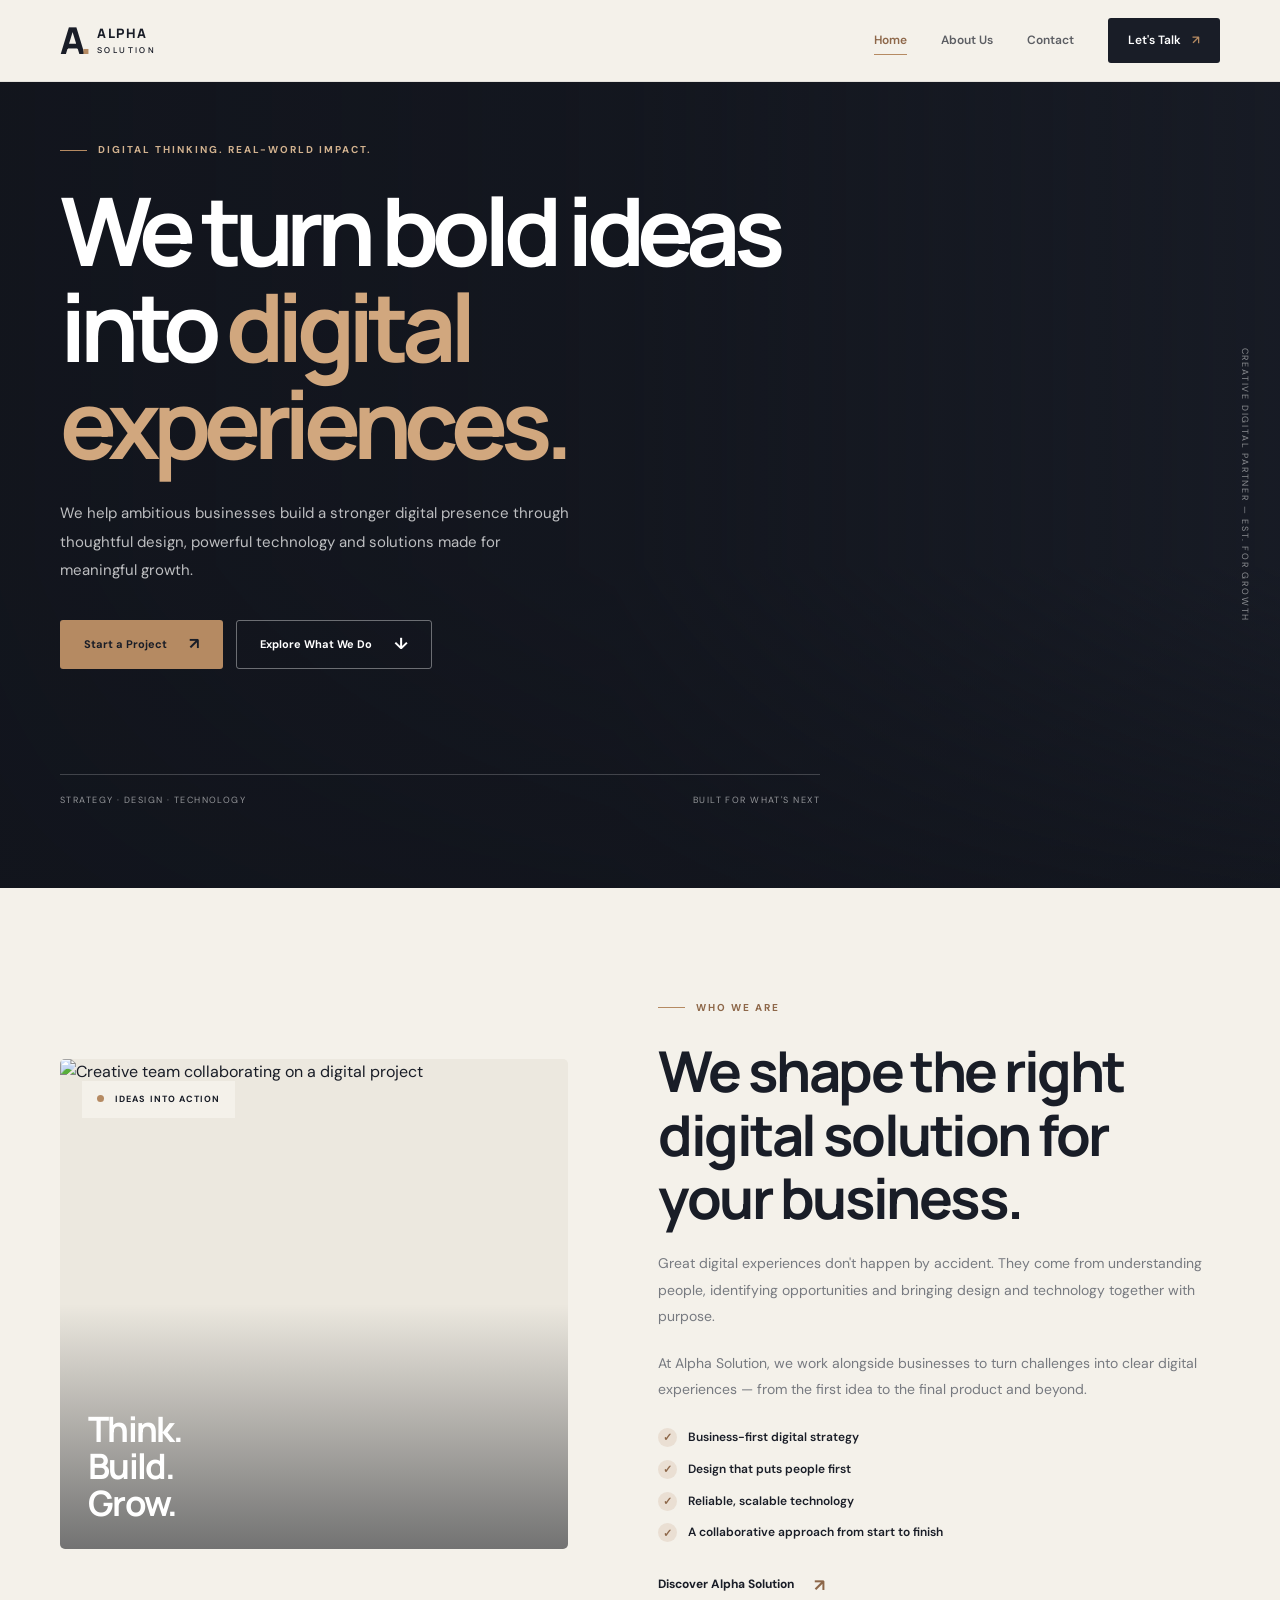
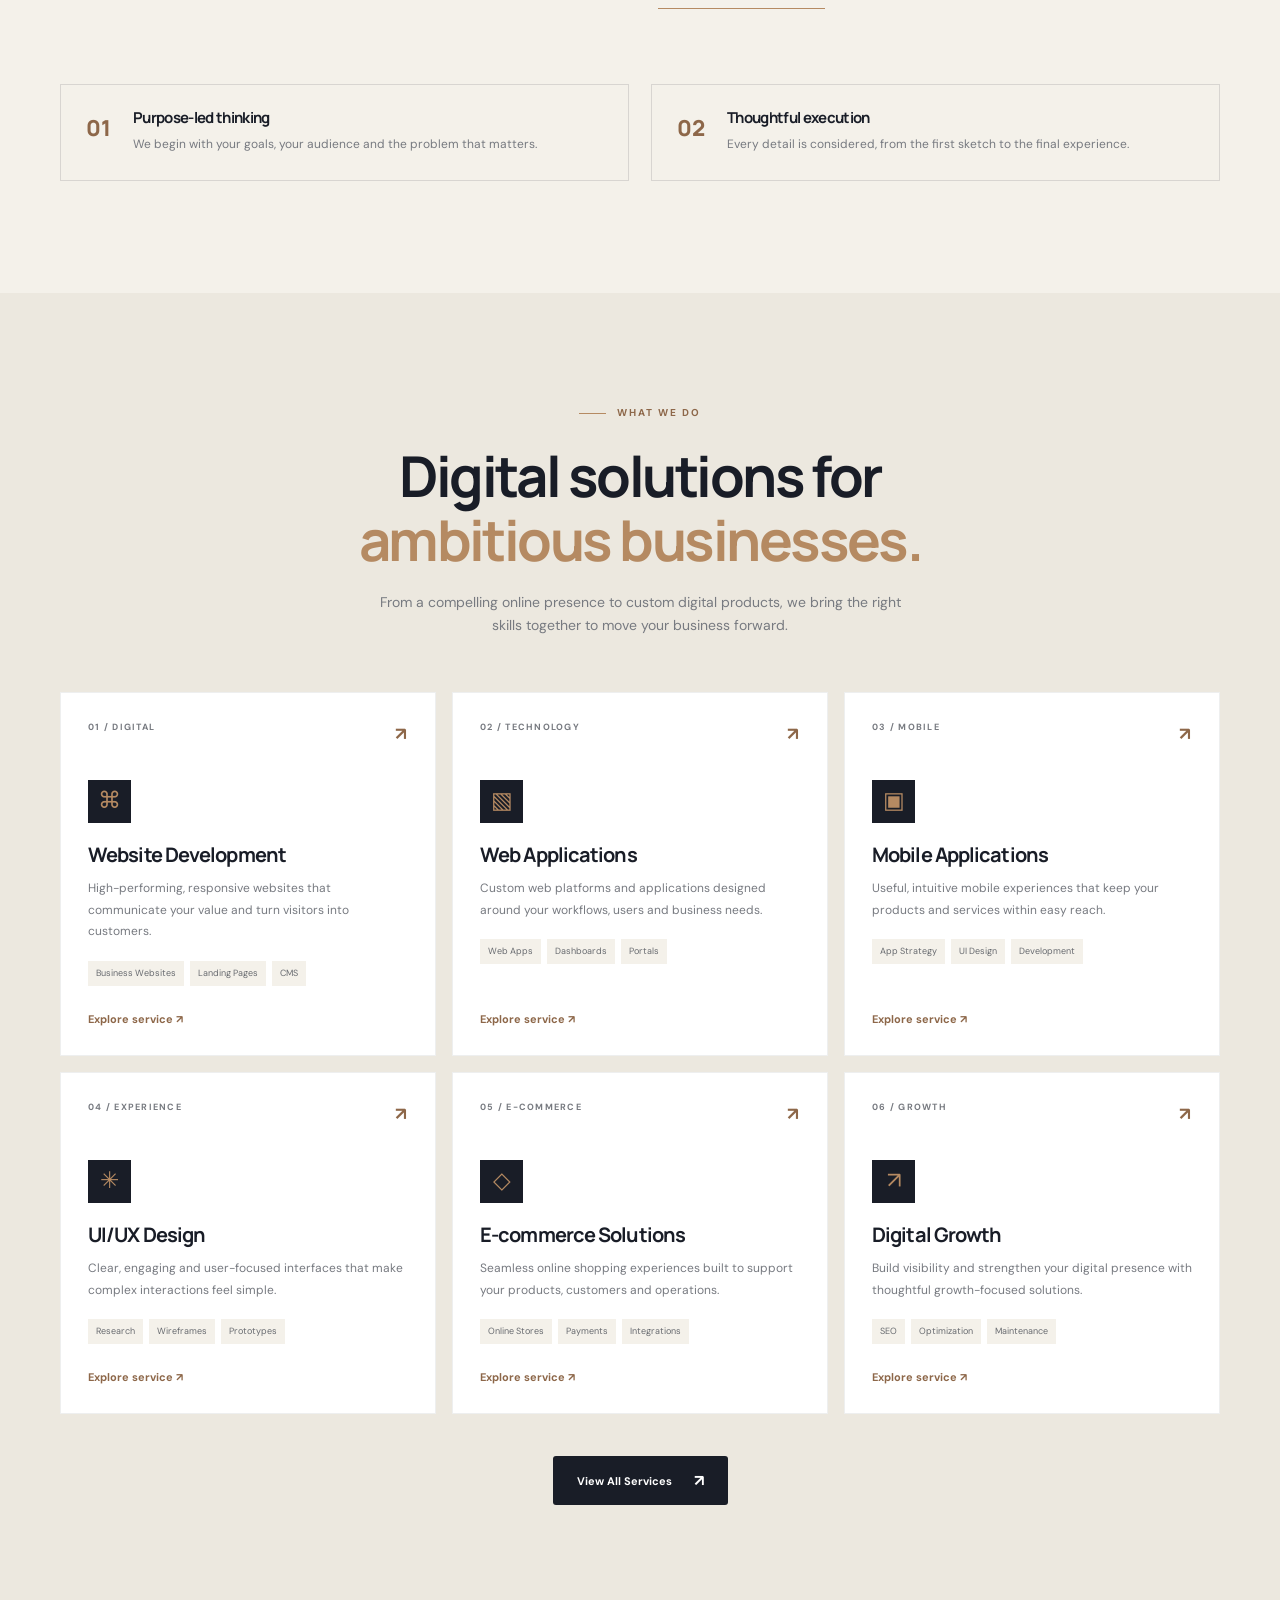
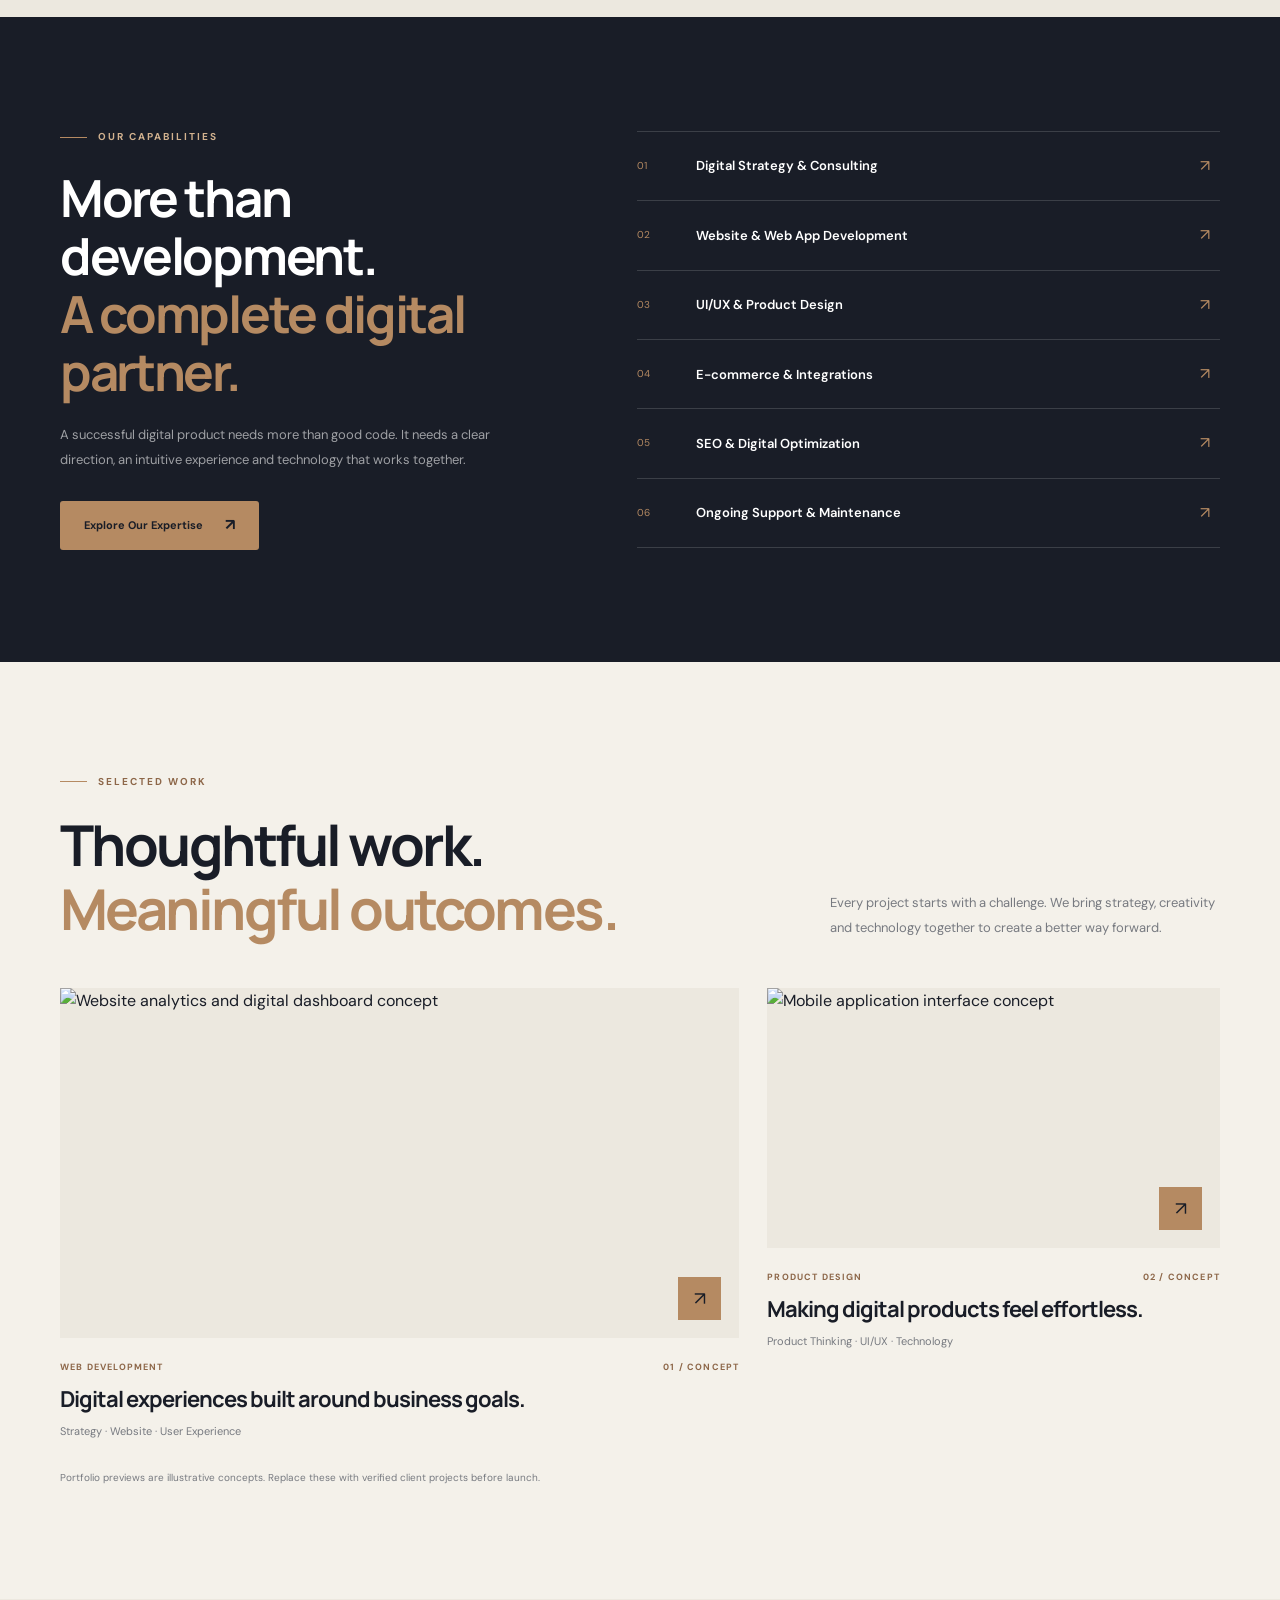
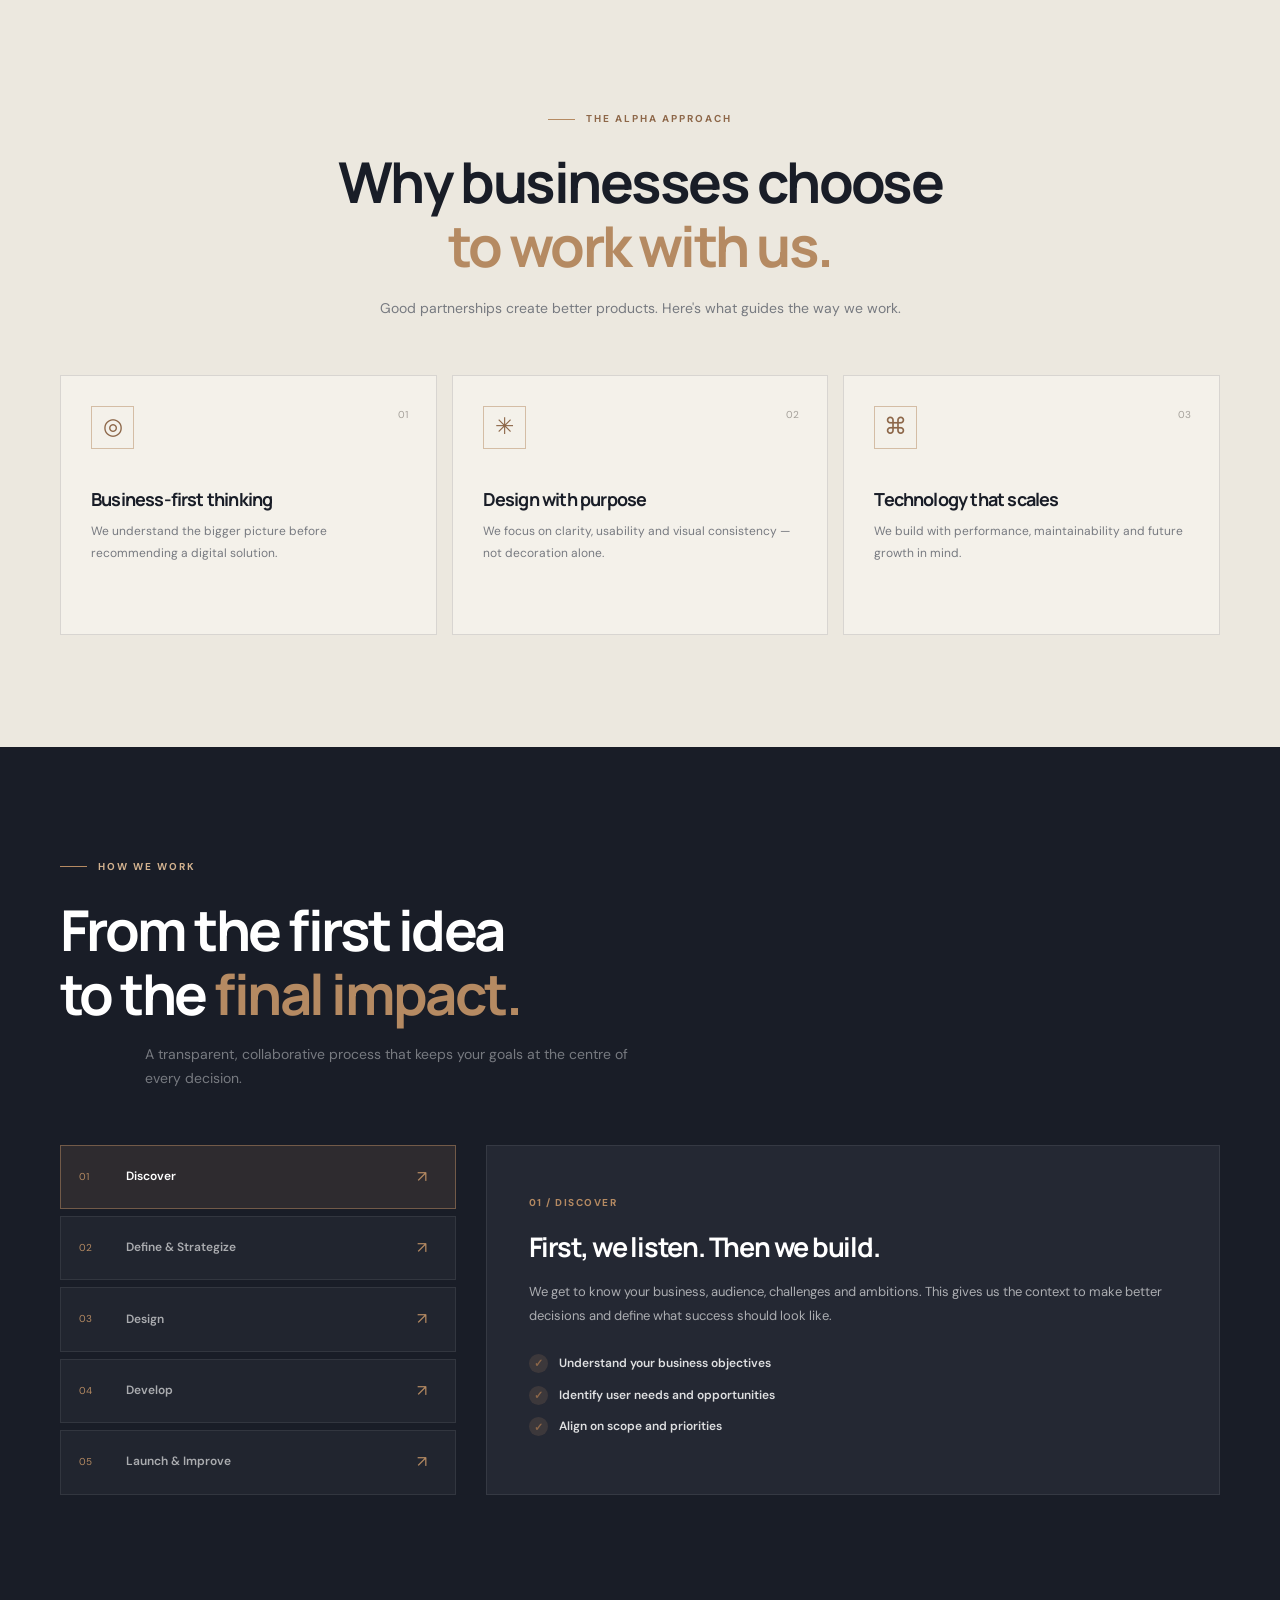
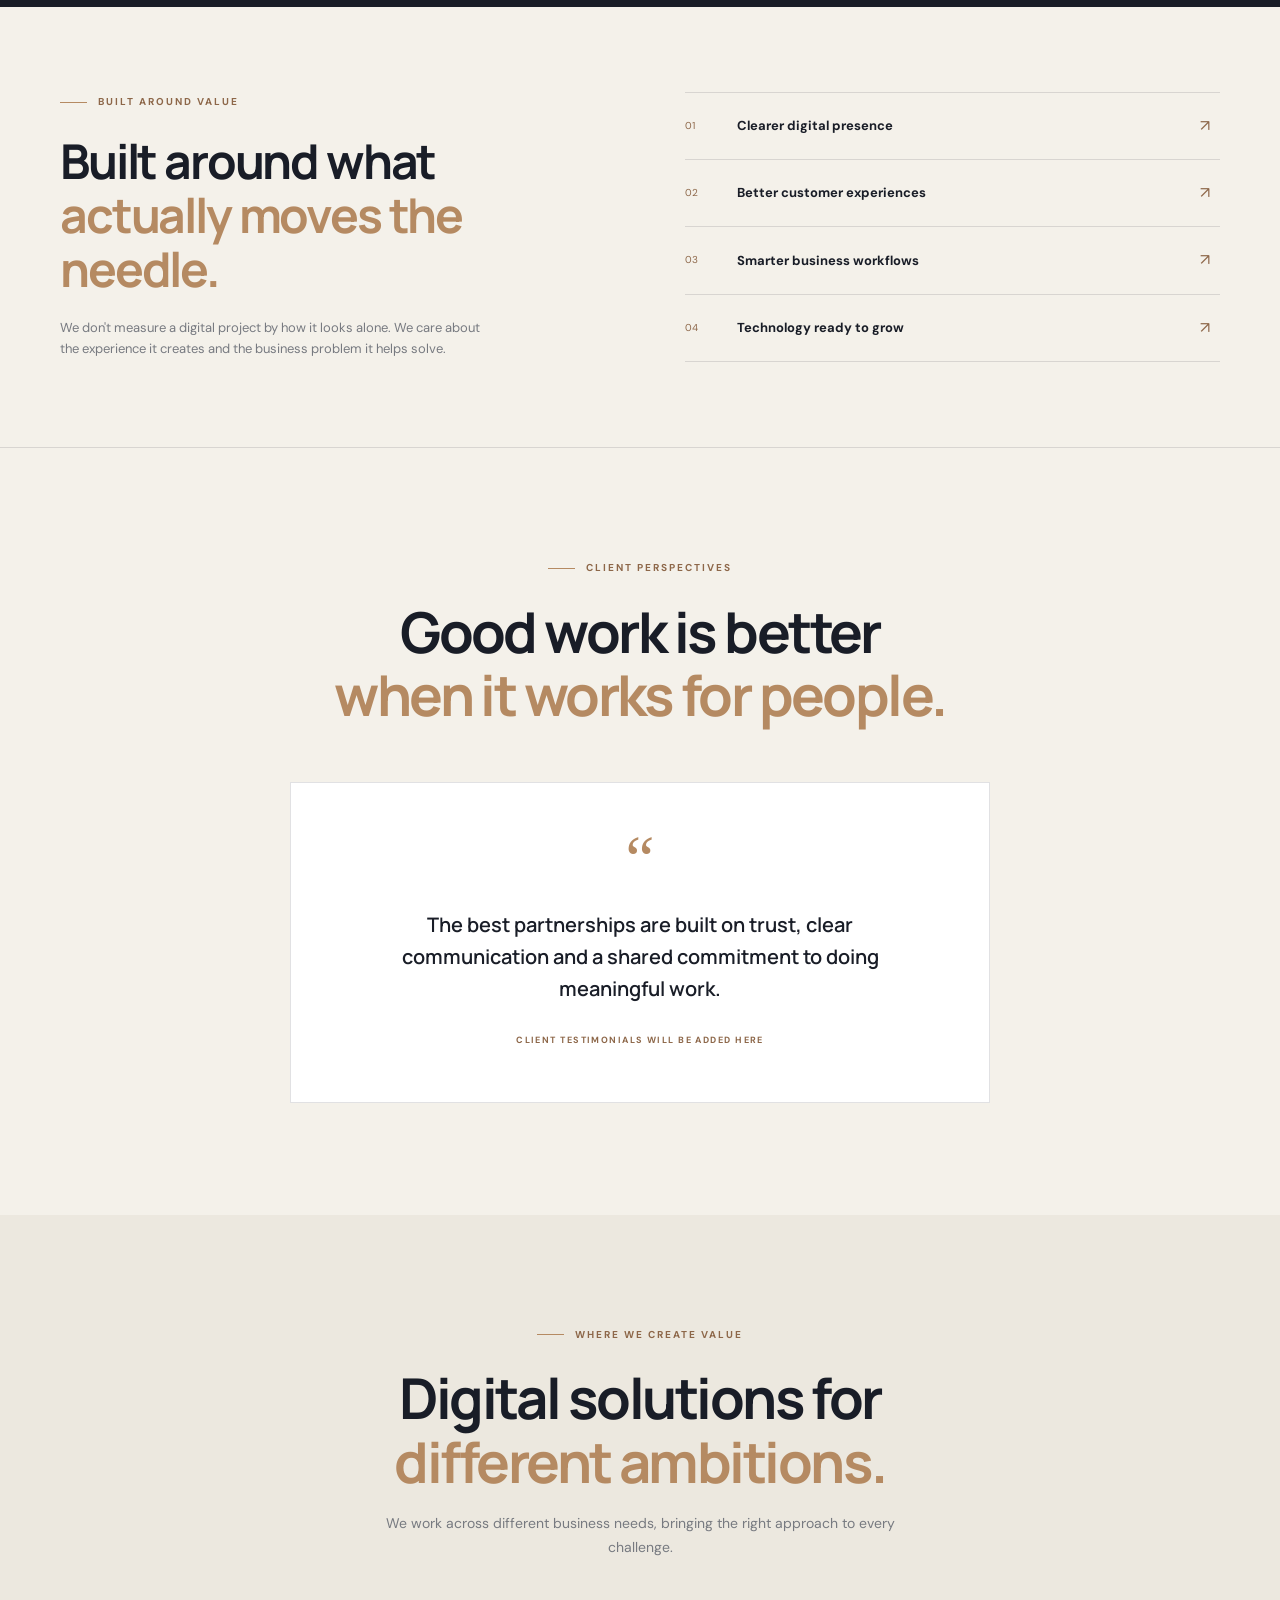
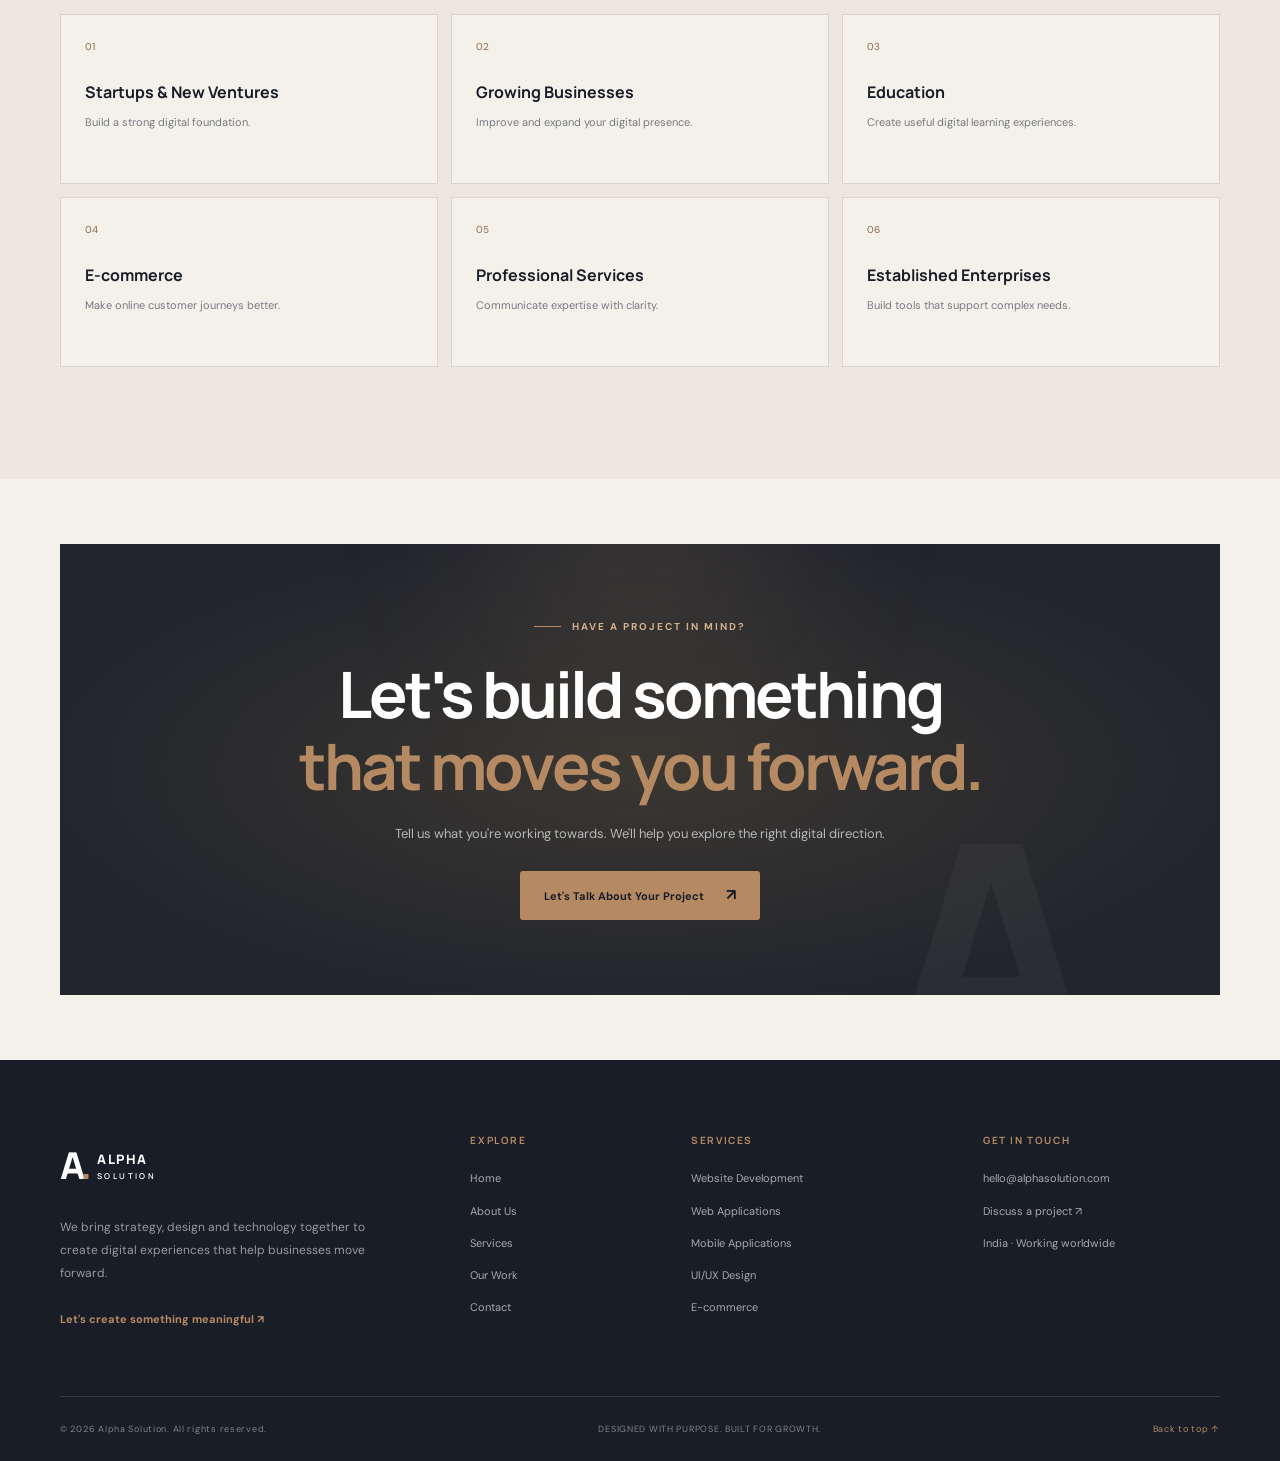
==== index.html @ 6f6a58f8 "demo" ====
<!DOCTYPE html>
<html lang="en">
<head>
  <meta charset="UTF-8" />
  <meta name="viewport" content="width=device-width, initial-scale=1.0" />

  <title>Alpha Solution | Digital Experiences That Move Business</title>
  <meta name="description" content="Alpha Solution helps businesses grow with strategic website development, web applications, mobile apps, UI/UX design and digital solutions." />

  <link rel="preconnect" href="https://fonts.googleapis.com">
  <link rel="preconnect" href="https://fonts.gstatic.com" crossorigin>
  <link href="https://fonts.googleapis.com/css2?family=DM+Sans:wght@400;500;600;700&family=Manrope:wght@400;500;600;700;800&display=swap" rel="stylesheet">

  <link rel="stylesheet" href="style.css" />
  <script src="script.js" defer></script>
</head>

<body>

  <!-- NAVBAR -->
  <header class="navbar" id="navbar">
    <div class="container nav-inner">
      <a href="index.html" class="brand">
        <span class="brand-symbol">A<span>.</span></span>
        <span class="brand-name">ALPHA <small>SOLUTION</small></span>
      </a>

      <button class="menu-toggle" id="menuToggle" aria-label="Toggle navigation" aria-expanded="false">
        <span></span><span></span>
      </button>

      <nav class="nav-links" id="navLinks">
        <a href="index.html" class="active">Home</a>
        <a href="about.html">About Us</a>
        <!-- <a href="services.html">Services</a>
        <a href="#work">Our Work</a> -->
        <a href="contact.html">Contact</a>
        <a href="contact.html" class="nav-cta">Let's Talk <span>↗</span></a>
      </nav>
    </div>
  </header>

  <main>

    <!-- HERO -->
    <section class="hero">
      <div class="hero-image"></div>
      <div class="hero-shade"></div>

      <div class="container hero-content">
        <div class="eyebrow light-eyebrow">
          <span class="eyebrow-line"></span>
          DIGITAL THINKING. REAL-WORLD IMPACT.
        </div>

        <h1>
          We turn bold ideas<br>
          into <span>digital experiences.</span>
        </h1>

        <p class="hero-description">
          We help ambitious businesses build a stronger digital presence
          through thoughtful design, powerful technology and solutions
          made for meaningful growth.
        </p>

        <div class="hero-actions">
          <a href="contact.html" class="btn btn-gold">Start a Project <span>↗</span></a>
          <a href="#services" class="btn btn-outline-light">Explore What We Do <span>↓</span></a>
        </div>

        <div class="hero-bottom">
          <span>STRATEGY · DESIGN · TECHNOLOGY</span>
          <span>BUILT FOR WHAT'S NEXT</span>
        </div>
      </div>

      <div class="hero-side-note">CREATIVE DIGITAL PARTNER — EST. FOR GROWTH</div>
    </section>

    <!-- INTRO / ABOUT PREVIEW -->
    <section class="intro-section section-space">
      <div class="container">
        <div class="intro-grid">
          <div class="intro-visual">
            <img
              src="https://images.unsplash.com/photo-1521737711867-e3b97375f902?auto=format&fit=crop&w=1000&q=85"
              alt="Creative team collaborating on a digital project"
              loading="lazy"
            />
            <div class="visual-tag">
              <span class="tag-dot"></span>
              IDEAS INTO ACTION
            </div>
            <div class="visual-note">
              <strong>Think.</strong>
              <strong>Build.</strong>
              <strong>Grow.</strong>
            </div>
          </div>

          <div class="intro-content">
            <div class="eyebrow"><span class="eyebrow-line"></span> WHO WE ARE</div>
            <h2>We shape the right digital solution for your business.</h2>
            <p>
              Great digital experiences don't happen by accident. They come
              from understanding people, identifying opportunities and
              bringing design and technology together with purpose.
            </p>
            <p>
              At Alpha Solution, we work alongside businesses to turn
              challenges into clear digital experiences — from the first
              idea to the final product and beyond.
            </p>

            <ul class="check-list">
              <li><span>✓</span> Business-first digital strategy</li>
              <li><span>✓</span> Design that puts people first</li>
              <li><span>✓</span> Reliable, scalable technology</li>
              <li><span>✓</span> A collaborative approach from start to finish</li>
            </ul>

            <a href="about.html" class="text-link">Discover Alpha Solution <span>↗</span></a>
          </div>
        </div>

        <div class="intro-highlights">
          <article>
            <span class="highlight-number">01</span>
            <div>
              <h3>Purpose-led thinking</h3>
              <p>We begin with your goals, your audience and the problem that matters.</p>
            </div>
          </article>
          <article>
            <span class="highlight-number">02</span>
            <div>
              <h3>Thoughtful execution</h3>
              <p>Every detail is considered, from the first sketch to the final experience.</p>
            </div>
          </article>
        </div>
      </div>
    </section>

    <!-- SERVICES -->
    <section class="services-section section-space" id="services">
      <div class="container">
        <div class="section-heading centered">
          <div class="eyebrow"><span class="eyebrow-line"></span> WHAT WE DO</div>
          <h2>Digital solutions for<br><span>ambitious businesses.</span></h2>
          <p>
            From a compelling online presence to custom digital products,
            we bring the right skills together to move your business forward.
          </p>
        </div>

        <div class="services-grid">
          <a href="services.html" class="service-card">
            <div class="service-top"><span>01 / DIGITAL</span><span class="service-arrow">↗</span></div>
            <div class="service-icon">⌘</div>
            <h3>Website Development</h3>
            <p>High-performing, responsive websites that communicate your value and turn visitors into customers.</p>
            <div class="service-tags"><span>Business Websites</span><span>Landing Pages</span><span>CMS</span></div>
            <span class="card-link">Explore service ↗</span>
          </a>

          <a href="services.html" class="service-card">
            <div class="service-top"><span>02 / TECHNOLOGY</span><span class="service-arrow">↗</span></div>
            <div class="service-icon">▧</div>
            <h3>Web Applications</h3>
            <p>Custom web platforms and applications designed around your workflows, users and business needs.</p>
            <div class="service-tags"><span>Web Apps</span><span>Dashboards</span><span>Portals</span></div>
            <span class="card-link">Explore service ↗</span>
          </a>

          <a href="services.html" class="service-card">
            <div class="service-top"><span>03 / MOBILE</span><span class="service-arrow">↗</span></div>
            <div class="service-icon">▣</div>
            <h3>Mobile Applications</h3>
            <p>Useful, intuitive mobile experiences that keep your products and services within easy reach.</p>
            <div class="service-tags"><span>App Strategy</span><span>UI Design</span><span>Development</span></div>
            <span class="card-link">Explore service ↗</span>
          </a>

          <a href="services.html" class="service-card">
            <div class="service-top"><span>04 / EXPERIENCE</span><span class="service-arrow">↗</span></div>
            <div class="service-icon">✳</div>
            <h3>UI/UX Design</h3>
            <p>Clear, engaging and user-focused interfaces that make complex interactions feel simple.</p>
            <div class="service-tags"><span>Research</span><span>Wireframes</span><span>Prototypes</span></div>
            <span class="card-link">Explore service ↗</span>
          </a>

          <a href="services.html" class="service-card">
            <div class="service-top"><span>05 / E-COMMERCE</span><span class="service-arrow">↗</span></div>
            <div class="service-icon">◇</div>
            <h3>E-commerce Solutions</h3>
            <p>Seamless online shopping experiences built to support your products, customers and operations.</p>
            <div class="service-tags"><span>Online Stores</span><span>Payments</span><span>Integrations</span></div>
            <span class="card-link">Explore service ↗</span>
          </a>

          <a href="services.html" class="service-card">
            <div class="service-top"><span>06 / GROWTH</span><span class="service-arrow">↗</span></div>
            <div class="service-icon">↗</div>
            <h3>Digital Growth</h3>
            <p>Build visibility and strengthen your digital presence with thoughtful growth-focused solutions.</p>
            <div class="service-tags"><span>SEO</span><span>Optimization</span><span>Maintenance</span></div>
            <span class="card-link">Explore service ↗</span>
          </a>
        </div>

        <div class="section-bottom-link">
          <a href="services.html" class="btn btn-dark">View All Services <span>↗</span></a>
        </div>
      </div>
    </section>

    <!-- CAPABILITIES -->
    <section class="capabilities-section section-space">
      <div class="container capabilities-grid">
        <div class="capabilities-content">
          <div class="eyebrow light-eyebrow"><span class="eyebrow-line"></span> OUR CAPABILITIES</div>
          <h2>More than development.<br><span>A complete digital partner.</span></h2>
          <p>
            A successful digital product needs more than good code.
            It needs a clear direction, an intuitive experience and
            technology that works together.
          </p>
          <a href="services.html" class="btn btn-gold">Explore Our Expertise <span>↗</span></a>
        </div>

        <div class="capability-list">
          <div><span>01</span><strong>Digital Strategy & Consulting</strong><span>↗</span></div>
          <div><span>02</span><strong>Website & Web App Development</strong><span>↗</span></div>
          <div><span>03</span><strong>UI/UX & Product Design</strong><span>↗</span></div>
          <div><span>04</span><strong>E-commerce & Integrations</strong><span>↗</span></div>
          <div><span>05</span><strong>SEO & Digital Optimization</strong><span>↗</span></div>
          <div><span>06</span><strong>Ongoing Support & Maintenance</strong><span>↗</span></div>
        </div>
      </div>
    </section>

    <!-- FEATURED WORK -->
    <section class="work-section section-space" id="work">
      <div class="container">
        <div class="work-heading">
          <div>
            <div class="eyebrow"><span class="eyebrow-line"></span> SELECTED WORK</div>
            <h2>Thoughtful work.<br><span>Meaningful outcomes.</span></h2>
          </div>
          <p>
            Every project starts with a challenge. We bring strategy,
            creativity and technology together to create a better way forward.
          </p>
        </div>

        <div class="projects-grid">
          <article class="project-card project-large">
            <a href="contact.html" class="project-image">
              <img src="https://images.unsplash.com/photo-1460925895917-afdab827c52f?auto=format&fit=crop&w=1200&q=85" alt="Website analytics and digital dashboard concept" loading="lazy">
              <span class="project-open">↗</span>
            </a>
            <div class="project-meta"><span>WEB DEVELOPMENT</span><span>01 / CONCEPT</span></div>
            <h3>Digital experiences built around business goals.</h3>
            <p>Strategy · Website · User Experience</p>
          </article>

          <article class="project-card">
            <a href="contact.html" class="project-image">
              <img src="https://images.unsplash.com/photo-1551650975-87deedd944c3?auto=format&fit=crop&w=1000&q=85" alt="Mobile application interface concept" loading="lazy">
              <span class="project-open">↗</span>
            </a>
            <div class="project-meta"><span>PRODUCT DESIGN</span><span>02 / CONCEPT</span></div>
            <h3>Making digital products feel effortless.</h3>
            <p>Product Thinking · UI/UX · Technology</p>
          </article>
        </div>

        <p class="portfolio-disclaimer">
          Portfolio previews are illustrative concepts. Replace these with verified client projects before launch.
        </p>
      </div>
    </section>

    <!-- WHY CHOOSE US -->
    <section class="why-section section-space">
      <div class="container">
        <div class="section-heading centered">
          <div class="eyebrow"><span class="eyebrow-line"></span> THE ALPHA APPROACH</div>
          <h2>Why businesses choose<br><span>to work with us.</span></h2>
          <p>Good partnerships create better products. Here's what guides the way we work.</p>
        </div>

        <div class="why-grid">
          <article class="why-card">
            <span class="why-icon">◎</span>
            <span class="why-index">01</span>
            <h3>Business-first thinking</h3>
            <p>We understand the bigger picture before recommending a digital solution.</p>
          </article>
          <article class="why-card">
            <span class="why-icon">✳</span>
            <span class="why-index">02</span>
            <h3>Design with purpose</h3>
            <p>We focus on clarity, usability and visual consistency — not decoration alone.</p>
          </article>
          <article class="why-card">
            <span class="why-icon">⌘</span>
            <span class="why-index">03</span>
            <h3>Technology that scales</h3>
            <p>We build with performance, maintainability and future growth in mind.</p>
          </article>
        </div>
      </div>
    </section>

    <!-- PROCESS -->
    <section class="process-section section-space">
      <div class="container">
        <div class="section-heading">
          <div class="eyebrow light-eyebrow"><span class="eyebrow-line"></span> HOW WE WORK</div>
          <h2>From the first idea<br>to the <span>final impact.</span></h2>
          <p>A transparent, collaborative process that keeps your goals at the centre of every decision.</p>
        </div>

        <div class="process-layout">
          <div class="process-steps">
            <div class="process-step active">
              <span>01</span><strong>Discover</strong><span>↗</span>
            </div>
            <div class="process-step">
              <span>02</span><strong>Define & Strategize</strong><span>↗</span>
            </div>
            <div class="process-step">
              <span>03</span><strong>Design</strong><span>↗</span>
            </div>
            <div class="process-step">
              <span>04</span><strong>Develop</strong><span>↗</span>
            </div>
            <div class="process-step">
              <span>05</span><strong>Launch & Improve</strong><span>↗</span>
            </div>
          </div>

          <div class="process-detail">
            <span class="detail-number">01 / DISCOVER</span>
            <h3>First, we listen. Then we build.</h3>
            <p>
              We get to know your business, audience, challenges and ambitions.
              This gives us the context to make better decisions and define
              what success should look like.
            </p>
            <ul class="check-list">
              <li><span>✓</span> Understand your business objectives</li>
              <li><span>✓</span> Identify user needs and opportunities</li>
              <li><span>✓</span> Align on scope and priorities</li>
            </ul>
          </div>
        </div>
      </div>
    </section>

    <!-- RESULTS / VALUE -->
    <section class="results-section">
      <div class="container results-grid">
        <div>
          <div class="eyebrow"><span class="eyebrow-line"></span> BUILT AROUND VALUE</div>
          <h2>Built around what<br><span>actually moves the needle.</span></h2>
          <p>
            We don't measure a digital project by how it looks alone.
            We care about the experience it creates and the business
            problem it helps solve.
          </p>
        </div>

        <div class="result-points">
          <div><span>01</span><strong>Clearer digital presence</strong><span>↗</span></div>
          <div><span>02</span><strong>Better customer experiences</strong><span>↗</span></div>
          <div><span>03</span><strong>Smarter business workflows</strong><span>↗</span></div>
          <div><span>04</span><strong>Technology ready to grow</strong><span>↗</span></div>
        </div>
      </div>
    </section>

    <!-- TEAM PREVIEW -->
    <!-- <section class="team-section section-space">
      <div class="container">
        <div class="section-heading centered">
          <div class="eyebrow"><span class="eyebrow-line"></span> THE PEOPLE BEHIND THE WORK</div>
          <h2>Good ideas need<br><span>great people.</span></h2>
          <p>A collaborative team bringing different perspectives, skills and ideas to every project.</p>
        </div>

        <div class="team-grid">
          <article class="team-card team-card-text">
            <div class="team-symbol">✳</div>
            <h3>Creative Thinking</h3>
            <p>Curiosity that turns challenges into opportunities.</p>
          </article>
          <article class="team-card team-photo">
            <img src="https://images.unsplash.com/photo-1500648767791-00dcc994a43e?auto=format&fit=crop&w=700&q=85" alt="Creative professional portrait" loading="lazy">
            <div class="team-caption"><strong>People first</strong><span>COLLABORATION</span></div>
          </article>
          <article class="team-card team-card-text">
            <div class="team-symbol">⌘</div>
            <h3>Technical Craft</h3>
            <p>Thoughtful engineering behind every experience.</p>
          </article>
          <article class="team-card team-photo">
            <img src="https://images.unsplash.com/photo-1534528741775-53994a69daeb?auto=format&fit=crop&w=700&q=85" alt="Creative team member portrait" loading="lazy">
            <div class="team-caption"><strong>Fresh perspectives</strong><span>CREATIVITY</span></div>
          </article>
          <article class="team-card team-photo">
            <img src="https://images.unsplash.com/photo-1506794778202-cad84cf45f1d?auto=format&fit=crop&w=700&q=85" alt="Professional team member portrait" loading="lazy">
            <div class="team-caption"><strong>Shared ambition</strong><span>TEAMWORK</span></div>
          </article>
        </div>
      </div>
    </section> -->

    <!-- TESTIMONIALS -->
    <section class="testimonial-section section-space">
      <div class="container">
        <div class="section-heading centered">
          <div class="eyebrow"><span class="eyebrow-line"></span> CLIENT PERSPECTIVES</div>
          <h2>Good work is better<br><span>when it works for people.</span></h2>
        </div>

        <div class="testimonial-placeholder">
          <span class="quote-mark">“</span>
          <p>
            The best partnerships are built on trust, clear communication
            and a shared commitment to doing meaningful work.
          </p>
          <span class="testimonial-note">CLIENT TESTIMONIALS WILL BE ADDED HERE</span>
        </div>
      </div>
    </section>

    <!-- CLIENT / INDUSTRY STRIP -->
    <section class="engagement-section section-space">
      <div class="container">
        <div class="section-heading centered">
          <div class="eyebrow"><span class="eyebrow-line"></span> WHERE WE CREATE VALUE</div>
          <h2>Digital solutions for<br><span>different ambitions.</span></h2>
          <p>We work across different business needs, bringing the right approach to every challenge.</p>
        </div>

        <div class="industry-grid">
          <div><span>01</span><strong>Startups & New Ventures</strong><p>Build a strong digital foundation.</p></div>
          <div><span>02</span><strong>Growing Businesses</strong><p>Improve and expand your digital presence.</p></div>
          <div><span>03</span><strong>Education</strong><p>Create useful digital learning experiences.</p></div>
          <div><span>04</span><strong>E-commerce</strong><p>Make online customer journeys better.</p></div>
          <div><span>05</span><strong>Professional Services</strong><p>Communicate expertise with clarity.</p></div>
          <div><span>06</span><strong>Established Enterprises</strong><p>Build tools that support complex needs.</p></div>
        </div>
      </div>
    </section>

    <!-- FINAL CTA -->
    <section class="final-cta-section">
      <div class="container">
        <div class="final-cta">
          <div class="eyebrow light-eyebrow"><span class="eyebrow-line"></span> HAVE A PROJECT IN MIND?</div>
          <h2>Let's build something<br><span>that moves you forward.</span></h2>
          <p>Tell us what you're working towards. We'll help you explore the right digital direction.</p>
          <a href="contact.html" class="btn btn-gold">Let's Talk About Your Project <span>↗</span></a>
          <span class="cta-decoration">A.</span>
        </div>
      </div>
    </section>

  </main>

  <!-- FOOTER -->
  <footer class="footer">
    <div class="container">
      <div class="footer-main">
        <div class="footer-about">
          <a href="index.html" class="brand footer-brand">
            <span class="brand-symbol">A<span>.</span></span>
            <span class="brand-name">ALPHA <small>SOLUTION</small></span>
          </a>
          <p>
            We bring strategy, design and technology together to create
            digital experiences that help businesses move forward.
          </p>
          <a href="contact.html" class="footer-email">Let's create something meaningful ↗</a>
        </div>

        <div class="footer-column">
          <h4>EXPLORE</h4>
          <a href="index.html">Home</a>
          <a href="about.html">About Us</a>
          <a href="services.html">Services</a>
          <a href="#work">Our Work</a>
          <a href="contact.html">Contact</a>
        </div>

        <div class="footer-column">
          <h4>SERVICES</h4>
          <a href="services.html">Website Development</a>
          <a href="services.html">Web Applications</a>
          <a href="services.html">Mobile Applications</a>
          <a href="services.html">UI/UX Design</a>
          <a href="services.html">E-commerce</a>
        </div>

        <div class="footer-column">
          <h4>GET IN TOUCH</h4>
          <a href="mailto:hello@alphasolution.com">hello@alphasolution.com</a>
          <a href="contact.html">Discuss a project ↗</a>
          <span>India · Working worldwide</span>
        </div>
      </div>

      <div class="footer-bottom">
        <span>© <span id="year"></span> Alpha Solution. All rights reserved.</span>
        <span>DESIGNED WITH PURPOSE. BUILT FOR GROWTH.</span>
        <a href="#navbar">Back to top ↑</a>
      </div>
    </div>
  </footer>

</body>
</html>
---- style.css ----
:root {
  --bg: #F4F1EA;
  --bg-soft: #ECE8DF;
  --surface: #FFFFFF;
  --dark: #191D27;
  --dark-soft: #242833;
  --dark-card: #20242E;
  --text: #191D27;
  --muted: #777A80;
  --accent: #B58A62;
  --accent-dark: #8D6749;
  --border: rgba(25, 29, 39, .13);
  --white: #fff;
  --font-body: "DM Sans", sans-serif;
  --font-heading: "Manrope", sans-serif;
  --container: 1160px;
}

* {
  margin: 0;
  padding: 0;
  box-sizing: border-box;
}

html {
  scroll-behavior: smooth;
  scroll-padding-top: 100px;
}

body {
  font-family: var(--font-body);
  color: var(--text);
  background: var(--bg);
  line-height: 1.65;
  overflow-x: hidden;
}

body, button, a {
  -webkit-tap-highlight-color: transparent;
}

a {
  text-decoration: none;
  color: inherit;
}

button {
  font: inherit;
}

img {
  display: block;
  width: 100%;
  object-fit: cover;
}

.container {
  width: min(var(--container), calc(100% - 64px));
  margin-inline: auto;
}

.section-space {
  padding: 112px 0;
}

h1, h2, h3, h4 {
  font-family: var(--font-heading);
  line-height: 1.13;
  letter-spacing: -0.045em;
}

h2 {
  font-size: clamp(2.2rem, 4.4vw, 3.6rem);
  font-weight: 700;
}

h2 span {
  color: var(--accent);
}

p {
  color: var(--muted);
}

/* NAVBAR */

.navbar {
  height: 82px;
  position: sticky;
  top: 0;
  z-index: 1000;
  background: rgba(244, 241, 234, .94);
  backdrop-filter: blur(18px);
  border-bottom: 1px solid rgba(25, 29, 39, .08);
  transition: box-shadow .3s ease, height .3s ease;
}

.navbar.scrolled {
  height: 72px;
  box-shadow: 0 8px 30px rgba(25, 29, 39, .07);
}

.nav-inner {
  height: 100%;
  display: flex;
  align-items: center;
  justify-content: space-between;
}

.brand {
  display: inline-flex;
  align-items: center;
  gap: 10px;
}

.brand-symbol {
  font-family: var(--font-heading);
  font-size: 37px;
  font-weight: 800;
  letter-spacing: -5px;
}

.brand-symbol span {
  color: var(--accent);
}

.brand-name {
  font-family: var(--font-heading);
  font-size: 13px;
  font-weight: 800;
  letter-spacing: .12em;
  line-height: 1.15;
}

.brand-name small {
  display: block;
  font-size: 8px;
  font-weight: 600;
  letter-spacing: .3em;
  margin-top: 4px;
}

.nav-links {
  display: flex;
  align-items: center;
  gap: 34px;
}

.nav-links > a {
  font-size: 12px;
  font-weight: 600;
  color: #5C5E63;
  transition: color .25s ease;
}

.nav-links > a:hover,
.nav-links > a.active {
  color: var(--accent-dark);
}

.nav-links .nav-cta {
  color: var(--white);
  background: var(--dark);
  padding: 13px 20px;
  border-radius: 3px;
}

.nav-links .nav-cta:hover {
  background: var(--accent-dark);
  color: var(--white);
}

.nav-cta span {
  margin-left: 8px;
  color: var(--accent);
}

.menu-toggle {
  display: none;
  background: transparent;
  border: 0;
  cursor: pointer;
}

/* SHARED ELEMENTS */

.eyebrow {
  display: flex;
  align-items: center;
  gap: 11px;
  color: var(--accent-dark);
  font-size: 10px;
  font-weight: 700;
  letter-spacing: .2em;
  margin-bottom: 23px;
}

.eyebrow-line {
  width: 27px;
  height: 1px;
  background: var(--accent);
}

.light-eyebrow {
  color: #D2B28F;
}

.btn {
  display: inline-flex;
  align-items: center;
  justify-content: center;
  gap: 22px;
  min-height: 49px;
  padding: 0 23px;
  border: 1px solid transparent;
  border-radius: 3px;
  font-size: 11px;
  font-weight: 700;
  transition: .3s ease;
}

.btn span {
  font-size: 16px;
}

.btn-gold {
  background: var(--accent);
  color: var(--dark);
}

.btn-gold:hover {
  background: #C49C77;
  transform: translateY(-3px);
}

.btn-outline-light {
  border-color: rgba(255,255,255,.38);
  color: var(--white);
}

.btn-outline-light:hover {
  border-color: var(--accent);
  color: var(--accent);
}

.btn-dark {
  color: var(--white);
  background: var(--dark);
}

.btn-dark:hover {
  background: var(--accent-dark);
}

.text-link {
  display: inline-flex;
  align-items: center;
  gap: 20px;
  color: var(--dark);
  font-size: 12px;
  font-weight: 700;
  border-bottom: 1px solid var(--accent);
  padding-bottom: 9px;
  margin-top: 28px;
}

.text-link span {
  color: var(--accent-dark);
  font-size: 17px;
}

.section-heading {
  max-width: 690px;
  margin-bottom: 55px;
}

.section-heading.centered {
  text-align: center;
  margin-inline: auto;
}

.section-heading.centered .eyebrow {
  justify-content: center;
}

.section-heading p {
  max-width: 550px;
  margin: 19px auto 0;
  font-size: 14px;
}

.section-heading:not(.centered) p {
  max-width: 520px;
  margin-top: 18px;
  font-size: 14px;
}

/* HERO */

.hero {
  position: relative;
  min-height: 690px;
  display: flex;
  align-items: center;
  color: var(--white);
  background: var(--dark);
  overflow: hidden;
}

.hero-image,
.hero-shade {
  position: absolute;
  inset: 0;
}

.hero-image {
  background-image: url("https://images.unsplash.com/photo-1497366754035-f200968a6e72?auto=format&fit=crop&w=2000&q=90");
  background-size: cover;
  background-position: center;
  opacity: .62;
}

.hero-shade {
  background: linear-gradient(90deg, rgba(18,21,29,.96) 0%, rgba(18,21,29,.79) 48%, rgba(18,21,29,.22) 100%),
              linear-gradient(0deg, rgba(18,21,29,.7), transparent 40%);
}

.hero-content {
  position: relative;
  z-index: 2;
  padding-top: 60px;
  padding-bottom: 80px;
}

.hero h1 {
  max-width: 800px;
  font-size: clamp(3.4rem, 7.4vw, 6.7rem);
  font-weight: 700;
  line-height: 1.02;
  letter-spacing: -.075em;
}

.hero h1 span {
  color: #D1A77E;
}

.hero-description {
  max-width: 520px;
  margin-top: 28px;
  color: rgba(255,255,255,.72);
  font-size: 15px;
  line-height: 1.9;
}

.hero-actions {
  display: flex;
  flex-wrap: wrap;
  gap: 13px;
  margin-top: 35px;
}

.hero-bottom {
  display: flex;
  justify-content: space-between;
  max-width: 760px;
  margin-top: 105px;
  padding-top: 18px;
  border-top: 1px solid rgba(255,255,255,.2);
  color: rgba(255,255,255,.55);
  font-size: 9px;
  letter-spacing: .16em;
}

.hero-side-note {
  position: absolute;
  right: 28px;
  top: 50%;
  writing-mode: vertical-rl;
  transform: translateY(-50%);
  color: rgba(255,255,255,.5);
  font-size: 9px;
  letter-spacing: .2em;
}

/* INTRO */

.intro-section {
  background: var(--bg);
}

.intro-grid {
  display: grid;
  grid-template-columns: .95fr 1.05fr;
  align-items: center;
  gap: 90px;
}

.intro-visual {
  height: 490px;
  position: relative;
  border-radius: 5px;
  overflow: hidden;
  background: var(--bg-soft);
}

.intro-visual img {
  height: 100%;
}

.intro-visual::after {
  content: "";
  position: absolute;
  inset: 0;
  background: linear-gradient(0deg, rgba(15,18,25,.55), transparent 50%);
}

.visual-tag {
  position: absolute;
  z-index: 2;
  top: 22px;
  left: 22px;
  background: var(--bg);
  color: var(--dark);
  padding: 11px 15px;
  font-size: 9px;
  font-weight: 700;
  letter-spacing: .12em;
}

.tag-dot {
  display: inline-block;
  width: 7px;
  height: 7px;
  border-radius: 50%;
  background: var(--accent);
  margin-right: 8px;
}

.visual-note {
  position: absolute;
  z-index: 2;
  bottom: 28px;
  left: 28px;
  display: flex;
  flex-direction: column;
  color: var(--white);
  font-family: var(--font-heading);
  font-size: 35px;
  line-height: 1.05;
  letter-spacing: -.05em;
}

.intro-content h2 {
  max-width: 580px;
}

.intro-content > p {
  margin-top: 20px;
  font-size: 14px;
  line-height: 1.9;
}

.check-list {
  list-style: none;
  display: grid;
  gap: 12px;
  margin-top: 25px;
}

.check-list li {
  display: flex;
  align-items: flex-start;
  gap: 11px;
  font-size: 12px;
  font-weight: 600;
}

.check-list li span {
  display: inline-flex;
  justify-content: center;
  align-items: center;
  flex: 0 0 19px;
  height: 19px;
  background: rgba(181,138,98,.17);
  color: var(--accent-dark);
  border-radius: 50%;
  font-size: 11px;
}

.intro-highlights {
  display: grid;
  grid-template-columns: 1fr 1fr;
  gap: 22px;
  margin-top: 75px;
}

.intro-highlights article {
  display: flex;
  gap: 22px;
  padding: 25px;
  border: 1px solid var(--border);
}

.highlight-number {
  color: var(--accent-dark);
  font-family: var(--font-heading);
  font-size: 22px;
  font-weight: 800;
}

.intro-highlights h3 {
  font-size: 15px;
  margin-bottom: 8px;
}

.intro-highlights p {
  font-size: 12px;
}

/* SERVICES */

.services-section {
  background: var(--bg-soft);
}

.services-grid {
  display: grid;
  grid-template-columns: repeat(3, 1fr);
  gap: 16px;
}

.service-card {
  min-height: 300px;
  padding: 27px;
  display: flex;
  flex-direction: column;
  background: var(--surface);
  border: 1px solid rgba(25,29,39,.07);
  transition: transform .3s ease, box-shadow .3s ease;
}

.service-card:hover {
  transform: translateY(-7px);
  box-shadow: 0 20px 45px rgba(25,29,39,.09);
}

.service-top {
  display: flex;
  justify-content: space-between;
  color: var(--muted);
  font-size: 9px;
  font-weight: 700;
  letter-spacing: .14em;
}

.service-arrow {
  color: var(--accent-dark);
  font-size: 18px;
}

.service-icon {
  display: grid;
  place-items: center;
  width: 43px;
  height: 43px;
  margin: 30px 0 21px;
  background: var(--dark);
  color: var(--accent);
  font-size: 23px;
}

.service-card h3 {
  font-size: 20px;
  margin-bottom: 12px;
}

.service-card p {
  font-size: 12px;
  line-height: 1.8;
}

.service-tags {
  display: flex;
  flex-wrap: wrap;
  gap: 6px;
  margin-top: 18px;
}

.service-tags span {
  padding: 5px 8px;
  background: var(--bg);
  color: #686B70;
  font-size: 9px;
}

.card-link {
  margin-top: auto;
  padding-top: 24px;
  color: var(--accent-dark);
  font-size: 11px;
  font-weight: 700;
}

.section-bottom-link {
  text-align: center;
  margin-top: 42px;
}

/* CAPABILITIES */

.capabilities-section {
  background: var(--dark);
  color: var(--white);
}

.capabilities-grid {
  display: grid;
  grid-template-columns: .9fr 1.1fr;
  gap: 100px;
  align-items: center;
}

.capabilities-content h2 {
  font-size: clamp(2.2rem, 4vw, 3.5rem);
}

.capabilities-content p {
  max-width: 430px;
  margin: 23px 0 28px;
  color: rgba(255,255,255,.58);
  font-size: 13px;
  line-height: 1.9;
}

.capability-list {
  border-top: 1px solid rgba(255,255,255,.15);
}

.capability-list > div {
  display: grid;
  grid-template-columns: 45px 1fr 20px;
  align-items: center;
  gap: 14px;
  padding: 21px 0;
  border-bottom: 1px solid rgba(255,255,255,.15);
}

.capability-list > div > span:first-child {
  color: var(--accent);
  font-size: 10px;
}

.capability-list strong {
  font-size: 13px;
  font-weight: 600;
}

.capability-list > div > span:last-child {
  color: var(--accent);
}

/* WORK */

.work-section {
  background: var(--bg);
}

.work-heading {
  display: flex;
  justify-content: space-between;
  align-items: flex-end;
  gap: 50px;
  margin-bottom: 48px;
}

.work-heading > p {
  max-width: 390px;
  font-size: 13px;
  line-height: 1.9;
}

.projects-grid {
  display: grid;
  grid-template-columns: 1.2fr .8fr;
  gap: 28px;
  align-items: start;
}

.project-image {
  position: relative;
  display: block;
  height: 350px;
  overflow: hidden;
  background: var(--bg-soft);
}

.project-card:not(.project-large) .project-image {
  height: 260px;
}

.project-image img {
  height: 100%;
  transition: transform .6s ease;
}

.project-card:hover .project-image img {
  transform: scale(1.05);
}

.project-open {
  position: absolute;
  right: 18px;
  bottom: 18px;
  display: grid;
  place-items: center;
  width: 43px;
  height: 43px;
  background: var(--accent);
  color: var(--dark);
  font-size: 19px;
}

.project-meta {
  display: flex;
  justify-content: space-between;
  margin-top: 22px;
  color: var(--accent-dark);
  font-size: 9px;
  font-weight: 700;
  letter-spacing: .13em;
}

.project-card h3 {
  max-width: 520px;
  font-size: 22px;
  margin-top: 12px;
}

.project-card > p {
  margin-top: 10px;
  font-size: 11px;
}

.portfolio-disclaimer {
  margin-top: 30px;
  font-size: 10px;
}

/* WHY */

.why-section {
  background: var(--bg-soft);
}

.why-grid {
  display: grid;
  grid-template-columns: repeat(3, 1fr);
  gap: 15px;
}

.why-card {
  position: relative;
  min-height: 260px;
  padding: 30px;
  background: var(--bg);
  border: 1px solid var(--border);
}

.why-icon {
  display: grid;
  place-items: center;
  width: 43px;
  height: 43px;
  margin-bottom: 40px;
  color: var(--accent-dark);
  border: 1px solid rgba(181,138,98,.5);
  font-size: 23px;
}

.why-index {
  position: absolute;
  right: 28px;
  top: 31px;
  color: #A4A09A;
  font-size: 10px;
}

.why-card h3 {
  font-size: 18px;
  margin-bottom: 12px;
}

.why-card p {
  font-size: 12px;
  line-height: 1.8;
}

/* PROCESS */

.process-section {
  background: var(--dark);
  color: var(--white);
}

.process-layout {
  display: grid;
  grid-template-columns: .7fr 1.3fr;
  gap: 30px;
}

.process-steps {
  display: flex;
  flex-direction: column;
  gap: 7px;
}

.process-step {
  display: grid;
  grid-template-columns: 35px 1fr 20px;
  align-items: center;
  gap: 12px;
  padding: 18px;
  background: rgba(255,255,255,.035);
  border: 1px solid rgba(255,255,255,.08);
  color: rgba(255,255,255,.62);
  transition: .25s ease;
}

.process-step.active,
.process-step:hover {
  background: rgba(181,138,98,.13);
  border-color: rgba(181,138,98,.5);
  color: var(--white);
}

.process-step span:first-child {
  color: var(--accent);
  font-size: 10px;
}

.process-step strong {
  font-size: 12px;
  font-weight: 600;
}

.process-step span:last-child {
  color: var(--accent);
}

.process-detail {
  padding: 42px;
  background: var(--dark-soft);
  border: 1px solid rgba(255,255,255,.08);
}

.detail-number {
  color: var(--accent);
  font-size: 10px;
  font-weight: 700;
  letter-spacing: .15em;
}

.process-detail h3 {
  font-size: 27px;
  margin-top: 18px;
}

.process-detail > p {
  margin-top: 17px;
  color: rgba(255,255,255,.62);
  font-size: 13px;
  line-height: 1.9;
}

.process-detail .check-list li {
  color: rgba(255,255,255,.85);
}

/* RESULTS */

.results-section {
  padding: 85px 0;
  background: var(--bg);
  border-bottom: 1px solid var(--border);
}

.results-grid {
  display: grid;
  grid-template-columns: 1fr 1fr;
  gap: 90px;
  align-items: center;
}

.results-grid h2 {
  font-size: clamp(2rem, 3.8vw, 3rem);
}

.results-grid > div:first-child > p {
  max-width: 430px;
  margin-top: 20px;
  font-size: 13px;
}

.result-points {
  border-top: 1px solid var(--border);
}

.result-points > div {
  display: grid;
  grid-template-columns: 40px 1fr 20px;
  gap: 12px;
  align-items: center;
  padding: 20px 0;
  border-bottom: 1px solid var(--border);
}

.result-points span:first-child {
  color: var(--accent-dark);
  font-size: 10px;
}

.result-points strong {
  font-size: 13px;
}

.result-points span:last-child {
  color: var(--accent-dark);
}

/* TEAM */

.team-section {
  background: var(--bg-soft);
}

.team-grid {
  display: grid;
  grid-template-columns: repeat(3, 1fr);
  gap: 15px;
}

.team-card {
  min-height: 290px;
  position: relative;
  overflow: hidden;
  background: var(--dark);
  color: var(--white);
}

.team-card-text {
  padding: 30px;
  display: flex;
  flex-direction: column;
  justify-content: flex-end;
}

.team-symbol {
  position: absolute;
  top: 25px;
  left: 28px;
  color: var(--accent);
  font-size: 38px;
}

.team-card-text h3 {
  font-size: 21px;
  margin-bottom: 10px;
}

.team-card-text p {
  color: rgba(255,255,255,.62);
  font-size: 12px;
}

.team-photo img {
  height: 100%;
  transition: transform .5s ease;
}

.team-photo:hover img {
  transform: scale(1.05);
}

.team-caption {
  position: absolute;
  bottom: 0;
  left: 0;
  right: 0;
  padding: 30px 20px 18px;
  background: linear-gradient(transparent, rgba(0,0,0,.8));
  display: flex;
  flex-direction: column;
}

.team-caption strong {
  font-size: 14px;
}

.team-caption span {
  color: #D5B28E;
  font-size: 9px;
  letter-spacing: .15em;
  margin-top: 4px;
}

/* TESTIMONIAL */

.testimonial-section {
  background: var(--bg);
}

.testimonial-placeholder {
  max-width: 700px;
  margin: auto;
  padding: 50px;
  text-align: center;
  background: var(--surface);
  border: 1px solid var(--border);
}

.quote-mark {
  color: var(--accent);
  font-family: Georgia, serif;
  font-size: 65px;
  line-height: .8;
}

.testimonial-placeholder p {
  max-width: 520px;
  margin: 20px auto;
  color: var(--dark);
  font-family: var(--font-heading);
  font-size: 20px;
  font-weight: 600;
  line-height: 1.6;
}

.testimonial-note {
  color: var(--accent-dark);
  font-size: 9px;
  font-weight: 700;
  letter-spacing: .16em;
}

/* INDUSTRIES */

.engagement-section {
  background: var(--bg-soft);
}

.industry-grid {
  display: grid;
  grid-template-columns: repeat(3, 1fr);
  gap: 13px;
}

.industry-grid > div {
  min-height: 170px;
  padding: 24px;
  background: var(--bg);
  border: 1px solid var(--border);
  transition: .3s ease;
}

.industry-grid > div:hover {
  border-color: var(--accent);
  transform: translateY(-4px);
}

.industry-grid span {
  display: block;
  color: var(--accent-dark);
  font-size: 10px;
  margin-bottom: 24px;
}

.industry-grid strong {
  display: block;
  font-family: var(--font-heading);
  font-size: 16px;
}

.industry-grid p {
  margin-top: 8px;
  font-size: 11px;
}

/* CTA */

.final-cta-section {
  padding: 65px 0;
  background: var(--bg);
}

.final-cta {
  position: relative;
  padding: 75px 30px;
  text-align: center;
  color: var(--white);
  background: radial-gradient(ellipse at center, #3B3732 0%, #22252C 75%);
  overflow: hidden;
}

.final-cta .eyebrow {
  justify-content: center;
}

.final-cta h2 {
  position: relative;
  z-index: 2;
  font-size: clamp(2.3rem, 5vw, 4.2rem);
}

.final-cta p {
  position: relative;
  z-index: 2;
  max-width: 500px;
  margin: 20px auto 27px;
  color: rgba(255,255,255,.65);
  font-size: 13px;
}

.final-cta .btn {
  position: relative;
  z-index: 2;
}

.cta-decoration {
  position: absolute;
  right: 30px;
  bottom: -100px;
  color: rgba(255,255,255,.035);
  font-family: var(--font-heading);
  font-size: 300px;
  font-weight: 800;
  line-height: 1;
}

/* FOOTER */

.footer {
  padding: 75px 0 0;
  background: var(--dark);
  color: var(--white);
}

.footer-main {
  display: grid;
  grid-template-columns: 1.5fr .7fr 1fr 1fr;
  gap: 55px;
  padding-bottom: 65px;
}

.footer-brand {
  margin-bottom: 20px;
}

.footer-brand .brand-symbol {
  color: var(--white);
}

.footer-about p {
  max-width: 310px;
  color: rgba(255,255,255,.55);
  font-size: 12px;
  line-height: 1.9;
}

.footer-email {
  display: inline-block;
  margin-top: 25px;
  color: var(--accent);
  font-size: 11px;
  font-weight: 700;
}

.footer-column {
  display: flex;
  flex-direction: column;
  align-items: flex-start;
  gap: 14px;
}

.footer-column h4 {
  margin-bottom: 9px;
  color: var(--accent);
  font-size: 10px;
  letter-spacing: .16em;
}

.footer-column a,
.footer-column span {
  color: rgba(255,255,255,.62);
  font-size: 11px;
  transition: color .2s ease;
}

.footer-column a:hover {
  color: var(--accent);
}

.footer-bottom {
  min-height: 65px;
  display: flex;
  justify-content: space-between;
  align-items: center;
  gap: 20px;
  border-top: 1px solid rgba(255,255,255,.12);
  color: rgba(255,255,255,.45);
  font-size: 9px;
  letter-spacing: .08em;
}

.footer-bottom a {
  color: var(--accent);
}

/* RESPONSIVE */

@media (max-width: 1000px) {
  .nav-links {
    gap: 19px;
  }

  .intro-grid {
    gap: 45px;
  }

  .capabilities-grid {
    gap: 50px;
  }

  .footer-main {
    grid-template-columns: 1.2fr 1fr 1fr;
  }

  .footer-about {
    grid-column: 1 / -1;
  }
}

@media (max-width: 760px) {
  .container {
    width: min(100% - 40px, var(--container));
  }

  .section-space {
    padding: 78px 0;
  }

  .navbar,
  .navbar.scrolled {
    height: 72px;
  }

  .menu-toggle {
    width: 42px;
    height: 42px;
    display: flex;
    flex-direction: column;
    justify-content: center;
    align-items: center;
    gap: 6px;
    border: 1px solid var(--border);
  }

  .menu-toggle span {
    width: 19px;
    height: 1.5px;
    background: var(--dark);
    transition: .25s ease;
  }

  .menu-toggle.active span:first-child {
    transform: translateY(3.75px) rotate(45deg);
  }

  .menu-toggle.active span:last-child {
    transform: translateY(-3.75px) rotate(-45deg);
  }

  .nav-links {
    position: absolute;
    top: 72px;
    left: 0;
    right: 0;
    display: flex;
    flex-direction: column;
    align-items: stretch;
    gap: 0;
    padding: 12px 22px 22px;
    background: var(--bg);
    border-bottom: 1px solid var(--border);
    box-shadow: 0 20px 30px rgba(25,29,39,.08);
    opacity: 0;
    visibility: hidden;
    transform: translateY(-10px);
    transition: .25s ease;
  }

  .nav-links.open {
    opacity: 1;
    visibility: visible;
    transform: translateY(0);
  }

  .nav-links > a {
    padding: 14px 4px;
    border-bottom: 1px solid var(--border);
  }

  .nav-links .nav-cta {
    margin-top: 12px;
    text-align: center;
    border: 0;
  }

  .hero {
    min-height: 650px;
  }

  .hero h1 {
    font-size: clamp(3.2rem, 11vw, 5rem);
  }

  .hero-description {
    font-size: 13px;
  }

  .hero-bottom {
    margin-top: 75px;
    gap: 15px;
    font-size: 8px;
  }

  .hero-side-note {
    display: none;
  }

  .intro-grid,
  .capabilities-grid,
  .results-grid {
    grid-template-columns: 1fr;
    gap: 42px;
  }

  .intro-visual {
    height: 390px;
  }

  .intro-highlights {
    margin-top: 45px;
  }

  .services-grid {
    grid-template-columns: repeat(2, 1fr);
  }

  .service-card {
    padding: 21px;
  }

  .work-heading {
    display: block;
  }

  .work-heading > p {
    margin-top: 20px;
  }

  .projects-grid {
    grid-template-columns: 1fr;
    gap: 38px;
  }

  .project-image,
  .project-card:not(.project-large) .project-image {
    height: 310px;
  }

  .why-grid {
    grid-template-columns: 1fr;
  }

  .why-card {
    min-height: 220px;
  }

  .process-layout {
    grid-template-columns: 1fr;
  }

  .process-detail {
    padding: 30px;
  }

  .team-grid {
    grid-template-columns: repeat(2, 1fr);
  }

  .team-card {
    min-height: 250px;
  }

  .industry-grid {
    grid-template-columns: repeat(2, 1fr);
  }

  .footer-main {
    grid-template-columns: 1fr 1fr;
    gap: 40px 25px;
  }

  .footer-about {
    grid-column: 1 / -1;
  }
}

@media (max-width: 480px) {
  .container {
    width: calc(100% - 36px);
  }

  .section-space {
    padding: 65px 0;
  }

  h2 {
    font-size: 2.25rem;
  }

  .hero {
    min-height: 620px;
  }

  .hero h1 {
    font-size: 3.15rem;
  }

  .hero-actions {
    align-items: stretch;
    flex-direction: column;
    max-width: 260px;
  }

  .hero-bottom {
    flex-direction: column;
  }

  .intro-visual {
    height: 340px;
  }

  .intro-highlights {
    grid-template-columns: 1fr;
  }

  .services-grid {
    grid-template-columns: 1fr;
  }

  .service-card {
    min-height: 275px;
  }

  .project-image,
  .project-card:not(.project-large) .project-image {
    height: 245px;
  }

  .process-detail {
    padding: 23px;
  }

  .process-detail h3 {
    font-size: 23px;
  }

  .team-grid {
    grid-template-columns: 1fr 1fr;
    gap: 10px;
  }

  .team-card {
    min-height: 210px;
  }

  .team-card-text {
    padding: 18px;
  }

  .team-card-text h3 {
    font-size: 17px;
  }

  .team-card-text p {
    font-size: 10px;
  }

  .team-symbol {
    left: 18px;
    top: 15px;
  }

  .team-caption {
    padding: 25px 12px 12px;
  }

  .team-caption strong {
    font-size: 11px;
  }

  .industry-grid {
    grid-template-columns: 1fr;
  }

  .testimonial-placeholder {
    padding: 35px 22px;
  }

  .testimonial-placeholder p {
    font-size: 17px;
  }

  .final-cta {
    padding: 60px 20px;
  }

  .final-cta h2 {
    font-size: 2.45rem;
  }

  .footer-main {
    grid-template-columns: 1fr 1fr;
  }

  .footer-column {
    gap: 12px;
  }

  .footer-bottom {
    padding: 20px 0;
    flex-direction: column;
    align-items: flex-start;
    gap: 10px;
  }
}

@media (prefers-reduced-motion: reduce) {
  *,
  *::before,
  *::after {
    scroll-behavior: auto !important;
    transition-duration: .01ms !important;
    animation-duration: .01ms !important;
  }
}



/* =========================================
   ALPHA SOLUTION — PREMIUM MOTION SYSTEM
========================================= */

/* Base reveal state */
.js-motion .reveal {
  opacity: 0;
  transform: translateY(28px);
  transition:
    opacity .8s cubic-bezier(.2, .65, .3, 1),
    transform .8s cubic-bezier(.2, .65, .3, 1);
  transition-delay: var(--delay, 0ms);
}

.js-motion .reveal.is-visible {
  opacity: 1;
  transform: translateY(0);
}

/* Reveal from left */
.js-motion .reveal-left {
  opacity: 0;
  transform: translateX(-30px);
  transition:
    opacity .9s cubic-bezier(.2, .65, .3, 1),
    transform .9s cubic-bezier(.2, .65, .3, 1);
}

.js-motion .reveal-left.is-visible {
  opacity: 1;
  transform: translateX(0);
}

/* Reveal from right */
.js-motion .reveal-right {
  opacity: 0;
  transform: translateX(30px);
  transition:
    opacity .9s cubic-bezier(.2, .65, .3, 1),
    transform .9s cubic-bezier(.2, .65, .3, 1);
}

.js-motion .reveal-right.is-visible {
  opacity: 1;
  transform: translateX(0);
}

/* Hero entrance */
.hero .eyebrow,
.hero h1,
.hero-description,
.hero-actions,
.hero-bottom {
  animation: heroEnter .9s cubic-bezier(.2, .65, .3, 1) both;
}

.hero .eyebrow {
  animation-delay: .12s;
}

.hero h1 {
  animation-delay: .25s;
}

.hero-description {
  animation-delay: .4s;
}

.hero-actions {
  animation-delay: .52s;
}

.hero-bottom {
  animation-delay: .7s;
}

@keyframes heroEnter {
  from {
    opacity: 0;
    transform: translateY(25px);
  }
  to {
    opacity: 1;
    transform: translateY(0);
  }
}

/* Hero image subtle movement */
.hero-image {
  animation: heroImageEnter 1.5s ease both;
}

@keyframes heroImageEnter {
  from {
    opacity: 0;
    transform: scale(1.045);
  }
  to {
    opacity: .62;
    transform: scale(1);
  }
}

/* Card hover polish */
.service-card,
.why-card,
.industry-grid > div,
.team-card {
  transition:
    transform .4s cubic-bezier(.2, .65, .3, 1),
    box-shadow .4s ease,
    border-color .3s ease;
}

.service-card:hover {
  transform: translateY(-6px);
}

.why-card:hover {
  transform: translateY(-5px);
  border-color: rgba(181, 138, 98, .6);
}

.industry-grid > div:hover {
  transform: translateY(-4px);
}

.team-photo img {
  transition: transform .8s cubic-bezier(.2, .65, .3, 1);
}

.team-photo:hover img {
  transform: scale(1.045);
}

/* Project image interaction */
.project-image {
  overflow: hidden;
}

.project-image img {
  transition: transform .8s cubic-bezier(.2, .65, .3, 1);
}

.project-card:hover .project-image img {
  transform: scale(1.045);
}

/* Button interaction */
.btn {
  position: relative;
  overflow: hidden;
  transition:
    transform .3s ease,
    background-color .3s ease,
    border-color .3s ease;
}

.btn:hover {
  transform: translateY(-2px);
}

.btn span {
  display: inline-block;
  transition: transform .3s ease;
}

.btn:hover span {
  transform: translate(3px, -2px);
}

/* Text link arrow */
.text-link span {
  transition: transform .3s ease;
}

.text-link:hover span {
  transform: translate(4px, -3px);
}

/* Navigation underline */
.nav-links > a:not(.nav-cta) {
  position: relative;
}

.nav-links > a:not(.nav-cta)::after {
  content: "";
  position: absolute;
  bottom: -5px;
  left: 0;
  width: 100%;
  height: 1px;
  background: var(--accent);
  transform: scaleX(0);
  transform-origin: right;
  transition: transform .3s ease;
}

.nav-links > a:not(.nav-cta):hover::after,
.nav-links > a.active::after {
  transform: scaleX(1);
  transform-origin: left;
}

/* Process step interaction */
.process-step {
  transition:
    background .3s ease,
    border-color .3s ease,
    transform .3s ease;
}

.process-step:hover {
  transform: translateX(4px);
}

/* CTA polish */
.final-cta {
  isolation: isolate;
}

.final-cta::before {
  content: "";
  position: absolute;
  z-index: -1;
  width: 300px;
  height: 300px;
  top: -180px;
  left: 50%;
  transform: translateX(-50%);
  background: rgba(181, 138, 98, .13);
  filter: blur(80px);
  border-radius: 50%;
  transition: transform .7s ease;
}

.final-cta:hover::before {
  transform: translate(-50%, 35px) scale(1.2);
}

/* Scroll indicator */
.hero-bottom {
  position: relative;
}

/* Accessible motion preferences */
@media (prefers-reduced-motion: reduce) {
  .js-motion .reveal,
  .js-motion .reveal-left,
  .js-motion .reveal-right {
    opacity: 1;
    transform: none;
    transition: none;
  }

  .hero .eyebrow,
  .hero h1,
  .hero-description,
  .hero-actions,
  .hero-bottom,
  .hero-image {
    animation: none;
  }

  *,
  *::before,
  *::after {
    scroll-behavior: auto !important;
    transition-duration: .01ms !important;
  }
}



/* =========================================
   ABOUT PAGE
========================================= */

/* ABOUT HERO */

.about-hero {
  position: relative;
  min-height: 620px;
  display: flex;
  align-items: center;
  overflow: hidden;
  color: var(--white);
  background: var(--dark);
}

.about-hero-image,
.about-hero-overlay {
  position: absolute;
  inset: 0;
}

.about-hero-image {
  background: url("https://images.unsplash.com/photo-1497366811353-6870744d04b2?auto=format&fit=crop&w=2000&q=85") center/cover;
  opacity: .55;
  animation: aboutHeroImage 1.4s ease both;
}

.about-hero-overlay {
  background: linear-gradient(
    90deg,
    rgba(20,23,31,.96) 0%,
    rgba(20,23,31,.84) 52%,
    rgba(20,23,31,.35) 100%
  );
}

.about-hero-content {
  position: relative;
  z-index: 2;
  padding-top: 75px;
  padding-bottom: 90px;
}

.about-hero h1 {
  max-width: 760px;
  font-size: clamp(3.5rem, 7vw, 6rem);
  letter-spacing: -.075em;
  line-height: 1.04;
}

.about-hero h1 span {
  color: #D1A77E;
}

.about-hero-content > p {
  max-width: 510px;
  margin-top: 25px;
  color: rgba(255,255,255,.72);
  font-size: 14px;
  line-height: 1.9;
}

.about-hero-actions {
  display: flex;
  align-items: center;
  flex-wrap: wrap;
  gap: 25px;
  margin-top: 35px;
}

.about-hero-actions > span {
  color: rgba(255,255,255,.55);
  font-size: 9px;
  letter-spacing: .15em;
}

.about-hero-index {
  position: absolute;
  right: 35px;
  bottom: 35px;
  color: rgba(255,255,255,.5);
  font-size: 10px;
  letter-spacing: .17em;
}

@keyframes aboutHeroImage {
  from {
    opacity: 0;
    transform: scale(1.05);
  }
  to {
    opacity: .55;
    transform: scale(1);
  }
}

/* INTRO */

.about-intro {
  background: var(--bg);
}

.about-intro-grid {
  display: grid;
  grid-template-columns: .65fr 1.35fr;
  gap: 100px;
}

.about-intro-label {
  position: relative;
  min-height: 350px;
  display: flex;
  flex-direction: column;
  align-items: flex-start;
}

.about-large-number {
  margin-top: 35px;
  color: rgba(181,138,98,.23);
  font-family: var(--font-heading);
  font-size: 170px;
  font-weight: 800;
  line-height: .9;
  letter-spacing: -.12em;
}

.about-intro-label > p {
  margin-top: 20px;
  color: var(--dark);
  font-family: var(--font-heading);
  font-size: 19px;
  font-weight: 700;
  line-height: 1.35;
}

.about-intro-content h2 {
  max-width: 760px;
  font-size: clamp(2.2rem, 4.4vw, 3.5rem);
}

.about-intro-content h2 span {
  color: var(--accent-dark);
}

.about-intro-content > p {
  margin-top: 23px;
  max-width: 700px;
  font-size: 14px;
  line-height: 1.95;
}

/* STATEMENT */

.about-statement {
  padding: 100px 0;
  background: var(--dark);
  color: var(--white);
}

.statement-label {
  color: var(--accent);
  font-size: 10px;
  font-weight: 700;
  letter-spacing: .2em;
}

.about-statement h2 {
  max-width: 1000px;
  margin-top: 28px;
  font-size: clamp(2.6rem, 5.5vw, 5rem);
  line-height: 1.15;
  letter-spacing: -.065em;
}

.about-statement h2 span {
  color: var(--accent);
}

.statement-bottom {
  display: flex;
  justify-content: space-between;
  gap: 20px;
  margin-top: 75px;
  padding-top: 20px;
  border-top: 1px solid rgba(255,255,255,.17);
  color: rgba(255,255,255,.5);
  font-size: 9px;
  letter-spacing: .16em;
}

.statement-dot {
  color: var(--accent);
  margin-left: 8px;
}

/* VISION */

.vision-section {
  background: var(--bg);
}

.vision-heading {
  display: flex;
  justify-content: space-between;
  align-items: flex-end;
  gap: 50px;
  margin-bottom: 50px;
}

.vision-heading > p {
  max-width: 390px;
  font-size: 13px;
  line-height: 1.9;
}

.vision-grid {
  display: grid;
  grid-template-columns: 1.2fr .8fr;
  gap: 16px;
}

.vision-card {
  position: relative;
  min-height: 365px;
  padding: 35px;
  background: var(--bg-soft);
  border: 1px solid var(--border);
  overflow: hidden;
}

.vision-main {
  background: var(--dark);
  color: var(--white);
}

.vision-number {
  color: var(--accent-dark);
  font-size: 9px;
  font-weight: 700;
  letter-spacing: .16em;
}

.vision-main .vision-number {
  color: var(--accent);
}

.vision-symbol {
  margin-top: 55px;
  color: var(--accent);
  font-size: 32px;
}

.vision-card h3 {
  max-width: 460px;
  margin-top: 20px;
  font-size: 27px;
  line-height: 1.25;
}

.vision-card p {
  max-width: 480px;
  margin-top: 17px;
  font-size: 12px;
  line-height: 1.9;
}

.vision-main p {
  color: rgba(255,255,255,.62);
}

.vision-card-decoration {
  position: absolute;
  right: -10px;
  bottom: -20px;
  color: rgba(181,138,98,.07);
  font-family: var(--font-heading);
  font-size: 90px;
  font-weight: 800;
  letter-spacing: -.08em;
}

/* VALUES */

.values-section {
  background: var(--bg-soft);
}

.values-grid {
  display: grid;
  grid-template-columns: repeat(3, 1fr);
  gap: 15px;
}

.value-card {
  position: relative;
  min-height: 275px;
  padding: 30px;
  background: var(--bg);
  border: 1px solid var(--border);
  transition: transform .35s ease, border-color .35s ease;
}

.value-card:hover {
  transform: translateY(-5px);
  border-color: var(--accent);
}

.value-index {
  position: absolute;
  top: 28px;
  right: 28px;
  color: #A6A29A;
  font-size: 10px;
}

.value-icon {
  display: grid;
  place-items: center;
  width: 48px;
  height: 48px;
  margin-bottom: 32px;
  background: var(--dark);
  color: var(--accent);
  font-size: 24px;
}

.value-card h3 {
  font-size: 19px;
  margin-bottom: 12px;
}

.value-card p {
  font-size: 12px;
  line-height: 1.9;
}

/* THINKING */

.thinking-section {
  background: var(--dark);
  color: var(--white);
}

.thinking-grid {
  display: grid;
  grid-template-columns: 1fr 1fr;
  gap: 85px;
  align-items: center;
}

.thinking-image {
  height: 570px;
  position: relative;
  overflow: hidden;
  background: var(--dark-soft);
}

.thinking-image img {
  height: 100%;
  transition: transform .8s ease;
}

.thinking-image:hover img {
  transform: scale(1.04);
}

.thinking-image::after {
  content: "";
  position: absolute;
  inset: 0;
  background: linear-gradient(0deg, rgba(15,18,25,.85), transparent 55%);
}

.thinking-image-caption {
  position: absolute;
  z-index: 2;
  left: 30px;
  bottom: 30px;
  display: flex;
  flex-direction: column;
}

.thinking-image-caption span {
  color: var(--accent);
  font-size: 9px;
  font-weight: 700;
  letter-spacing: .17em;
}

.thinking-image-caption strong {
  margin-top: 10px;
  font-family: var(--font-heading);
  font-size: 23px;
}

.thinking-content h2 {
  font-size: clamp(2.3rem, 4.4vw, 3.8rem);
}

.thinking-content > p {
  max-width: 480px;
  margin-top: 22px;
  color: rgba(255,255,255,.6);
  font-size: 13px;
  line-height: 1.9;
}

.thinking-points {
  margin-top: 32px;
  border-top: 1px solid rgba(255,255,255,.15);
}

.thinking-points article {
  display: grid;
  grid-template-columns: 35px 1fr;
  gap: 15px;
  padding: 20px 0;
  border-bottom: 1px solid rgba(255,255,255,.15);
}

.thinking-points article > span {
  color: var(--accent);
  font-size: 10px;
}

.thinking-points h3 {
  font-size: 14px;
  letter-spacing: -.02em;
}

.thinking-points p {
  margin-top: 6px;
  color: rgba(255,255,255,.52);
  font-size: 11px;
}

/* PARTNERSHIP */

.partnership-section {
  background: var(--bg);
}

.partnership-grid {
  display: grid;
  grid-template-columns: repeat(3, 1fr);
  gap: 15px;
}

.partnership-card {
  min-height: 280px;
  padding: 30px;
  background: var(--bg-soft);
  border: 1px solid var(--border);
  transition: transform .35s ease, background .35s ease;
}

.partnership-card:hover {
  transform: translateY(-5px);
  background: var(--surface);
}

.partnership-top {
  display: flex;
  justify-content: space-between;
  color: var(--accent-dark);
  font-size: 10px;
  font-weight: 700;
  letter-spacing: .13em;
}

.partnership-card h3 {
  margin-top: 75px;
  font-size: 21px;
}

.partnership-card p {
  margin-top: 14px;
  font-size: 12px;
  line-height: 1.9;
}

/* TEAM */

.about-team-section {
  background: var(--bg-soft);
}

.about-team-grid {
  display: grid;
  grid-template-columns: .9fr 1.1fr;
  gap: 85px;
  align-items: center;
}

.about-team-content h2 {
  font-size: clamp(2.3rem, 4.5vw, 3.7rem);
}

.about-team-content > p {
  margin-top: 22px;
  font-size: 13px;
  line-height: 1.95;
}

.about-team-visual {
  height: 460px;
  position: relative;
  overflow: hidden;
  background: var(--dark);
}

.about-team-visual img {
  height: 100%;
  transition: transform .7s ease;
}

.about-team-visual:hover img {
  transform: scale(1.04);
}

.about-team-visual::after {
  content: "";
  position: absolute;
  inset: 0;
  background: linear-gradient(0deg, rgba(15,18,25,.85), transparent 65%);
}

.team-visual-note {
  position: absolute;
  z-index: 2;
  left: 30px;
  bottom: 30px;
  display: flex;
  flex-direction: column;
  color: var(--white);
}

.team-visual-note span {
  color: var(--accent);
  font-size: 9px;
  font-weight: 700;
  letter-spacing: .17em;
}

.team-visual-note strong {
  margin-top: 10px;
  font-size: 25px;
}

/* CAPABILITIES */

.about-capabilities {
  background: var(--dark);
  color: var(--white);
}

.about-capabilities-heading {
  display: flex;
  justify-content: space-between;
  align-items: flex-end;
  gap: 50px;
  margin-bottom: 55px;
}

.about-capabilities-heading h2 {
  font-size: clamp(2.2rem, 4.4vw, 3.5rem);
}

.about-capabilities-heading > p {
  max-width: 400px;
  color: rgba(255,255,255,.58);
  font-size: 13px;
  line-height: 1.9;
}

.about-capabilities-list {
  border-top: 1px solid rgba(255,255,255,.16);
}

.about-capabilities-list a {
  display: grid;
  grid-template-columns: 55px 1fr 25px;
  align-items: center;
  gap: 15px;
  padding: 24px 10px;
  border-bottom: 1px solid rgba(255,255,255,.16);
  transition: padding .3s ease, background .3s ease;
}

.about-capabilities-list a:hover {
  padding-left: 20px;
  background: rgba(255,255,255,.035);
}

.about-capabilities-list a span:first-child {
  color: var(--accent);
  font-size: 10px;
}

.about-capabilities-list strong {
  font-size: 15px;
  font-weight: 600;
}

.about-capabilities-list a span:last-child {
  color: var(--accent);
  font-size: 17px;
}

/* FINAL CTA */

.about-final-cta {
  padding: 65px 0;
  background: var(--bg);
}

.about-cta-inner {
  position: relative;
  padding: 80px 30px;
  text-align: center;
  overflow: hidden;
  background: radial-gradient(ellipse at center, #393630 0%, #22252C 75%);
  color: var(--white);
}

.about-cta-inner .eyebrow {
  justify-content: center;
}

.about-cta-inner h2 {
  position: relative;
  z-index: 2;
  font-size: clamp(2.5rem, 5vw, 4.2rem);
}

.about-cta-inner p {
  position: relative;
  z-index: 2;
  max-width: 480px;
  margin: 20px auto 28px;
  color: rgba(255,255,255,.62);
  font-size: 13px;
}

.about-cta-inner .btn {
  position: relative;
  z-index: 2;
}

.about-cta-decoration {
  position: absolute;
  right: 25px;
  bottom: -100px;
  color: rgba(255,255,255,.035);
  font-family: var(--font-heading);
  font-size: 300px;
  font-weight: 800;
  line-height: 1;
}

/* ABOUT RESPONSIVE */

@media (max-width: 900px) {
  .about-intro-grid {
    gap: 45px;
  }

  .thinking-grid,
  .about-team-grid {
    gap: 40px;
  }

  .about-capabilities-heading {
    gap: 30px;
  }
}

@media (max-width: 760px) {
  .about-hero {
    min-height: 590px;
  }

  .about-hero h1 {
    font-size: clamp(3.3rem, 10vw, 5rem);
  }

  .about-hero-index {
    right: 20px;
    bottom: 20px;
  }

  .about-intro-grid {
    grid-template-columns: 1fr;
    gap: 30px;
  }

  .about-intro-label {
    min-height: 0;
  }

  .about-large-number {
    display: none;
  }

  .about-intro-label > p {
    display: none;
  }

  .about-statement {
    padding: 75px 0;
  }

  .statement-bottom {
    margin-top: 45px;
  }

  .vision-heading,
  .about-capabilities-heading {
    display: block;
  }

  .vision-heading > p,
  .about-capabilities-heading > p {
    margin-top: 22px;
  }

  .vision-grid {
    grid-template-columns: 1fr;
  }

  .vision-card {
    min-height: 310px;
  }

  .values-grid {
    grid-template-columns: repeat(2, 1fr);
  }

  .thinking-grid,
  .about-team-grid {
    grid-template-columns: 1fr;
  }

  .thinking-image {
    height: 420px;
  }

  .partnership-grid {
    grid-template-columns: 1fr;
  }

  .partnership-card {
    min-height: 230px;
  }

  .partnership-card h3 {
    margin-top: 50px;
  }

  .about-team-visual {
    height: 390px;
  }
}

@media (max-width: 480px) {
  .about-hero {
    min-height: 560px;
  }

  .about-hero h1 {
    font-size: 3.15rem;
  }

  .about-hero-content > p {
    font-size: 12px;
  }

  .about-hero-actions {
    align-items: flex-start;
    flex-direction: column;
    gap: 17px;
  }

  .about-statement h2 {
    font-size: 2.5rem;
  }

  .statement-bottom {
    flex-direction: column;
    gap: 12px;
  }

  .vision-card {
    padding: 25px;
    min-height: 330px;
  }

  .vision-card h3 {
    font-size: 23px;
  }

  .values-grid {
    grid-template-columns: 1fr;
  }

  .value-card {
    min-height: 245px;
  }

  .thinking-image {
    height: 330px;
  }

  .thinking-image-caption {
    left: 20px;
    bottom: 22px;
  }

  .thinking-image-caption strong {
    font-size: 19px;
  }

  .about-team-visual {
    height: 320px;
  }

  .team-visual-note {
    left: 20px;
    bottom: 22px;
  }

  .team-visual-note strong {
    font-size: 21px;
  }

  .about-capabilities-list a {
    grid-template-columns: 30px 1fr 20px;
    gap: 10px;
    padding: 20px 0;
  }

  .about-capabilities-list strong {
    font-size: 12px;
  }

  .about-cta-inner {
    padding: 65px 20px;
  }

  .about-cta-inner h2 {
    font-size: 2.5rem;
  }
}



/* =========================================
   ALPHA SOLUTION — CONTACT PAGE
========================================= */

/* HERO */

.contact-hero {
  position: relative;
  min-height: 590px;
  display: flex;
  align-items: center;
  overflow: hidden;
  background: #191D27;
  color: #fff;
}

.contact-hero-background,
.contact-hero-overlay {
  position: absolute;
  inset: 0;
}

.contact-hero-background {
  background:
    url("https://images.unsplash.com/photo-1521737711867-e3b97375f902?auto=format&fit=crop&w=2000&q=85")
    center 45% / cover no-repeat;
  opacity: .35;
  animation: contactHeroReveal 1.3s ease both;
}

.contact-hero-overlay {
  background: linear-gradient(
    90deg,
    rgba(25,29,39,.97) 0%,
    rgba(25,29,39,.83) 55%,
    rgba(25,29,39,.45) 100%
  );
}

.contact-hero-content {
  position: relative;
  z-index: 2;
  padding-top: 85px;
  padding-bottom: 100px;
}

.contact-light-eyebrow {
  color: rgba(255,255,255,.65);
}

.contact-hero h1 {
  margin-top: 25px;
  font-family: var(--font-heading);
  font-size: clamp(3.7rem, 8vw, 6.7rem);
  line-height: .98;
  letter-spacing: -.075em;
  animation: contactTextReveal .9s .15s both;
}

.contact-hero h1 span {
  color: #D1A77E;
}

.contact-hero-content > p {
  max-width: 500px;
  margin-top: 25px;
  color: rgba(255,255,255,.72);
  font-size: 14px;
  line-height: 1.9;
  animation: contactTextReveal .9s .3s both;
}

.contact-hero-content > .btn {
  margin-top: 32px;
  animation: contactTextReveal .9s .45s both;
}

.contact-hero-bottom {
  position: absolute;
  z-index: 2;
  right: 0;
  bottom: 0;
  left: 0;
  display: flex;
  justify-content: space-between;
  padding: 20px 5%;
  border-top: 1px solid rgba(255,255,255,.16);
  color: rgba(255,255,255,.52);
  font-size: 9px;
  letter-spacing: .16em;
}

@keyframes contactHeroReveal {
  from {
    opacity: 0;
    transform: scale(1.05);
  }
  to {
    opacity: .35;
    transform: scale(1);
  }
}

@keyframes contactTextReveal {
  from {
    opacity: 0;
    transform: translateY(22px);
  }
  to {
    opacity: 1;
    transform: translateY(0);
  }
}

/* INTRO */

.contact-intro {
  background: var(--bg);
}

.contact-intro-grid {
  display: grid;
  grid-template-columns: 1fr 1fr;
  align-items: end;
  gap: 80px;
}

.contact-intro-grid h2 {
  margin-top: 22px;
  font-size: clamp(2.5rem, 5vw, 4rem);
  line-height: 1.12;
  letter-spacing: -.065em;
}

.contact-intro-grid h2 span {
  color: var(--accent-dark);
}

.contact-intro-copy p {
  max-width: 520px;
  font-size: 13px;
  line-height: 1.95;
}

.contact-intro-copy p + p {
  margin-top: 16px;
}

/* MAIN CONTACT AREA */

.contact-main-section {
  padding: 90px 0;
  background: var(--bg-soft);
}

.contact-main-grid {
  display: grid;
  grid-template-columns: .8fr 1.2fr;
  align-items: stretch;
  gap: 25px;
}

/* INFORMATION PANEL */

.contact-information {
  position: relative;
  min-height: 700px;
  padding: 45px 38px;
  overflow: hidden;
  background: var(--dark);
  color: #fff;
}

.contact-information h2 {
  position: relative;
  z-index: 1;
  margin-top: 30px;
  font-size: clamp(2.3rem, 4vw, 3.3rem);
  line-height: 1.12;
  letter-spacing: -.065em;
}

.contact-information h2 span {
  color: var(--accent);
}

.contact-info-description {
  position: relative;
  z-index: 1;
  max-width: 360px;
  margin-top: 18px;
  color: rgba(255,255,255,.58);
  font-size: 12px;
  line-height: 1.9;
}

.contact-methods {
  position: relative;
  z-index: 2;
  margin-top: 42px;
}

.contact-method {
  display: flex;
  align-items: flex-start;
  gap: 15px;
  padding: 20px 0;
  border-bottom: 1px solid rgba(255,255,255,.13);
  color: #fff;
  text-decoration: none;
}

.contact-method-icon {
  display: grid;
  flex: 0 0 40px;
  width: 40px;
  height: 40px;
  place-items: center;
  background: rgba(181,138,98,.13);
  color: var(--accent);
  font-size: 18px;
}

.contact-method-content {
  display: flex;
  flex: 1;
  flex-direction: column;
  gap: 6px;
}

.contact-method-content small {
  color: var(--accent);
  font-size: 9px;
  font-weight: 700;
  letter-spacing: .16em;
}

.contact-method-content strong {
  font-size: 13px;
  font-weight: 600;
  overflow-wrap: anywhere;
}

.contact-method-content > span {
  color: rgba(255,255,255,.48);
  font-size: 10px;
  line-height: 1.6;
}

.contact-method-arrow {
  color: var(--accent);
  font-size: 17px;
  transition: transform .3s ease;
}

.contact-method:hover .contact-method-arrow {
  transform: translate(3px, -3px);
}

.contact-social {
  position: relative;
  z-index: 2;
  display: flex;
  justify-content: space-between;
  align-items: center;
  margin-top: 35px;
}

.contact-social > span {
  color: rgba(255,255,255,.48);
  font-size: 9px;
  letter-spacing: .15em;
}

.contact-social > div {
  display: flex;
  gap: 9px;
}

.contact-social a {
  display: grid;
  width: 33px;
  height: 33px;
  place-items: center;
  border: 1px solid rgba(255,255,255,.22);
  border-radius: 50%;
  color: #fff;
  font-size: 10px;
  text-decoration: none;
  transition: background .3s ease, border-color .3s ease;
}

.contact-social a:hover {
  background: var(--accent-dark);
  border-color: var(--accent-dark);
}

.contact-side-decoration {
  position: absolute;
  right: -10px;
  bottom: -75px;
  color: rgba(255,255,255,.035);
  font-family: var(--font-heading);
  font-size: 250px;
  font-weight: 800;
  line-height: 1;
}

/* FORM PANEL */

.contact-form-wrapper {
  padding: 45px;
  background: var(--surface);
  border: 1px solid var(--border);
}

.form-step-label {
  color: var(--accent-dark);
  font-size: 9px;
  font-weight: 700;
  letter-spacing: .17em;
}

.contact-form-heading h2 {
  max-width: 520px;
  margin-top: 17px;
  font-family: var(--font-heading);
  font-size: clamp(1.8rem, 3.2vw, 2.6rem);
  line-height: 1.2;
  letter-spacing: -.05em;
}

.contact-form-heading p {
  margin-top: 12px;
  color: var(--muted);
  font-size: 12px;
  line-height: 1.8;
}

.project-contact-form {
  margin-top: 35px;
}

.form-row {
  display: grid;
  grid-template-columns: 1fr 1fr;
  gap: 17px;
}

.form-field {
  display: flex;
  flex-direction: column;
  gap: 9px;
  margin-bottom: 22px;
}

.form-field label {
  color: var(--dark);
  font-size: 11px;
  font-weight: 700;
}

.form-field label span {
  color: var(--accent-dark);
}

.form-field input,
.form-field select,
.form-field textarea {
  width: 100%;
  min-height: 48px;
  padding: 13px 14px;
  outline: none;
  border: 1px solid rgba(25,29,39,.15);
  border-radius: 0;
  background: #FAF9F6;
  color: var(--dark);
  font-family: inherit;
  font-size: 12px;
  transition: border-color .25s ease, box-shadow .25s ease;
}

.form-field textarea {
  min-height: 125px;
  resize: vertical;
  line-height: 1.7;
}

.form-field input::placeholder,
.form-field textarea::placeholder {
  color: #A4A29C;
}

.form-field select {
  cursor: pointer;
}

.form-field input:focus,
.form-field select:focus,
.form-field textarea:focus {
  border-color: var(--accent);
  box-shadow: 0 0 0 3px rgba(181,138,98,.1);
}

.form-consent {
  display: flex;
  align-items: flex-start;
  gap: 10px;
  margin: 5px 0 23px;
  color: var(--muted);
  font-size: 10px;
  line-height: 1.7;
  cursor: pointer;
}

.form-consent input {
  flex: 0 0 15px;
  width: 15px;
  height: 15px;
  margin-top: 1px;
  accent-color: var(--accent-dark);
  cursor: pointer;
}

.contact-submit-btn {
  width: 100%;
  min-height: 52px;
  justify-content: center;
  border: 0;
  cursor: pointer;
  font-family: inherit;
}

.form-disclaimer {
  margin-top: 13px;
  color: #92918C;
  font-size: 10px;
  line-height: 1.7;
}

.form-feedback {
  min-height: 18px;
  margin-top: 10px;
  font-size: 11px;
  line-height: 1.6;
}

.form-feedback.success {
  color: #39754A;
}

.form-feedback.error {
  color: #B33E37;
}

/* PROCESS */

.contact-process {
  background: var(--bg);
}

.contact-process-heading {
  display: flex;
  justify-content: space-between;
  align-items: flex-end;
  gap: 45px;
  margin-bottom: 45px;
}

.contact-process-heading h2 {
  margin-top: 20px;
  font-size: clamp(2.4rem, 4.5vw, 3.7rem);
  line-height: 1.12;
  letter-spacing: -.06em;
}

.contact-process-heading h2 span {
  color: var(--accent-dark);
}

.contact-process-heading > p {
  max-width: 390px;
  font-size: 13px;
  line-height: 1.9;
}

.contact-process-grid {
  display: grid;
  grid-template-columns: repeat(3, 1fr);
  gap: 15px;
}

.contact-process-card {
  position: relative;
  min-height: 285px;
  padding: 30px;
  border: 1px solid var(--border);
  background: var(--bg-soft);
  transition: transform .35s ease, border-color .35s ease;
}

.contact-process-card:hover {
  transform: translateY(-5px);
  border-color: var(--accent);
}

.contact-process-number {
  position: absolute;
  top: 30px;
  right: 30px;
  color: #A29F97;
  font-size: 10px;
}

.contact-process-icon {
  display: grid;
  width: 48px;
  height: 48px;
  place-items: center;
  margin-bottom: 45px;
  background: var(--dark);
  color: var(--accent);
  font-size: 22px;
}

.contact-process-card h3 {
  font-size: 18px;
}

.contact-process-card p {
  margin-top: 12px;
  color: var(--muted);
  font-size: 12px;
  line-height: 1.9;
}

/* FAQ */

.contact-faq {
  background: var(--bg-soft);
}

.contact-faq-grid {
  display: grid;
  grid-template-columns: .8fr 1.2fr;
  gap: 90px;
}

.contact-faq-intro h2 {
  margin-top: 20px;
  font-size: clamp(2.3rem, 4vw, 3.5rem);
  line-height: 1.13;
  letter-spacing: -.06em;
}

.contact-faq-intro h2 span {
  color: var(--accent-dark);
}

.contact-faq-intro > p {
  max-width: 350px;
  margin-top: 20px;
  font-size: 13px;
  line-height: 1.9;
}

.contact-faq-intro .text-link {
  display: inline-block;
  margin-top: 25px;
}

.contact-faq-list {
  border-top: 1px solid var(--border);
}

.contact-faq-item {
  border-bottom: 1px solid var(--border);
}

.contact-faq-item summary {
  display: flex;
  justify-content: space-between;
  align-items: center;
  gap: 20px;
  padding: 23px 0;
  color: var(--dark);
  font-size: 13px;
  font-weight: 700;
  list-style: none;
  cursor: pointer;
}

.contact-faq-item summary::-webkit-details-marker {
  display: none;
}

.contact-faq-item summary span {
  display: grid;
  flex: 0 0 28px;
  width: 28px;
  height: 28px;
  place-items: center;
  border: 1px solid var(--border);
  border-radius: 50%;
  color: var(--accent-dark);
  font-size: 17px;
  font-weight: 400;
  transition: transform .3s ease, background .3s ease;
}

.contact-faq-item[open] summary span {
  transform: rotate(45deg);
  background: var(--dark);
  color: var(--accent);
}

.contact-faq-item > p {
  max-width: 550px;
  padding: 0 35px 22px 0;
  color: var(--muted);
  font-size: 12px;
  line-height: 1.9;
  animation: faqReveal .3s ease;
}

@keyframes faqReveal {
  from {
    opacity: 0;
    transform: translateY(-5px);
  }
  to {
    opacity: 1;
    transform: translateY(0);
  }
}

/* FINAL CTA */

.contact-final-cta {
  padding: 65px 0;
  background: var(--bg);
}

.contact-cta-panel {
  position: relative;
  padding: 85px 30px;
  overflow: hidden;
  background: radial-gradient(ellipse at center, #393630 0%, #22252C 75%);
  color: #fff;
  text-align: center;
}

.contact-cta-overline {
  position: relative;
  z-index: 2;
  color: var(--accent);
  font-size: 9px;
  font-weight: 700;
  letter-spacing: .19em;
}

.contact-cta-panel h2 {
  position: relative;
  z-index: 2;
  margin-top: 23px;
  font-size: clamp(2.5rem, 5vw, 4.2rem);
  line-height: 1.1;
  letter-spacing: -.06em;
}

.contact-cta-panel h2 span {
  color: #D1A77E;
}

.contact-cta-panel p {
  position: relative;
  z-index: 2;
  max-width: 450px;
  margin: 20px auto 28px;
  color: rgba(255,255,255,.62);
  font-size: 13px;
  line-height: 1.9;
}

.contact-cta-panel .btn {
  position: relative;
  z-index: 2;
}

.contact-cta-mark {
  position: absolute;
  right: 15px;
  bottom: -100px;
  color: rgba(255,255,255,.035);
  font-family: var(--font-heading);
  font-size: 300px;
  font-weight: 800;
  line-height: 1;
}

/* RESPONSIVE */

@media (max-width: 900px) {
  .contact-main-grid {
    grid-template-columns: .85fr 1.15fr;
  }

  .contact-information {
    padding: 35px 25px;
  }

  .contact-form-wrapper {
    padding: 35px 25px;
  }

  .contact-faq-grid {
    gap: 45px;
  }
}

@media (max-width: 760px) {
  .contact-hero {
    min-height: 560px;
  }

  .contact-hero h1 {
    font-size: clamp(3.5rem, 11vw, 5.5rem);
  }

  .contact-intro-grid {
    grid-template-columns: 1fr;
    gap: 25px;
  }

  .contact-main-grid {
    grid-template-columns: 1fr;
  }

  .contact-information {
    min-height: auto;
    padding: 40px 30px;
  }

  .contact-form-wrapper {
    padding: 35px 25px;
  }

  .contact-process-heading {
    display: block;
  }

  .contact-process-heading > p {
    margin-top: 20px;
  }

  .contact-process-grid {
    grid-template-columns: 1fr;
  }

  .contact-process-card {
    min-height: 235px;
  }

  .contact-process-icon {
    margin-bottom: 30px;
  }

  .contact-faq-grid {
    grid-template-columns: 1fr;
    gap: 45px;
  }
}

@media (max-width: 480px) {
  .contact-hero {
    min-height: 540px;
  }

  .contact-hero h1 {
    font-size: 3.5rem;
  }

  .contact-hero-content > p {
    font-size: 12px;
  }

  .contact-hero-bottom {
    padding: 16px 20px;
    font-size: 8px;
  }

  .contact-intro-grid h2 {
    font-size: 2.6rem;
  }

  .contact-main-section {
    padding: 55px 0;
  }

  .contact-information {
    padding: 35px 22px;
  }

  .contact-information h2 {
    font-size: 2.5rem;
  }

  .contact-form-wrapper {
    padding: 30px 20px;
  }

  .form-row {
    grid-template-columns: 1fr;
    gap: 0;
  }

  .contact-process-card {
    min-height: 220px;
    padding: 25px;
  }

  .contact-faq-intro h2 {
    font-size: 2.5rem;
  }

  .contact-faq-item summary {
    font-size: 12px;
  }

  .contact-cta-panel {
    padding: 65px 20px;
  }

  .contact-cta-panel h2 {
    font-size: 2.6rem;
  }
}

/* ACCESSIBILITY */

@media (prefers-reduced-motion: reduce) {
  .contact-hero-background,
  .contact-hero h1,
  .contact-hero-content > p,
  .contact-hero-content > .btn {
    animation: none !important;
  }

  .contact-process-card,
  .contact-method-arrow,
  .contact-social a,
  .contact-faq-item summary span {
    transition: none !important;
  }
}
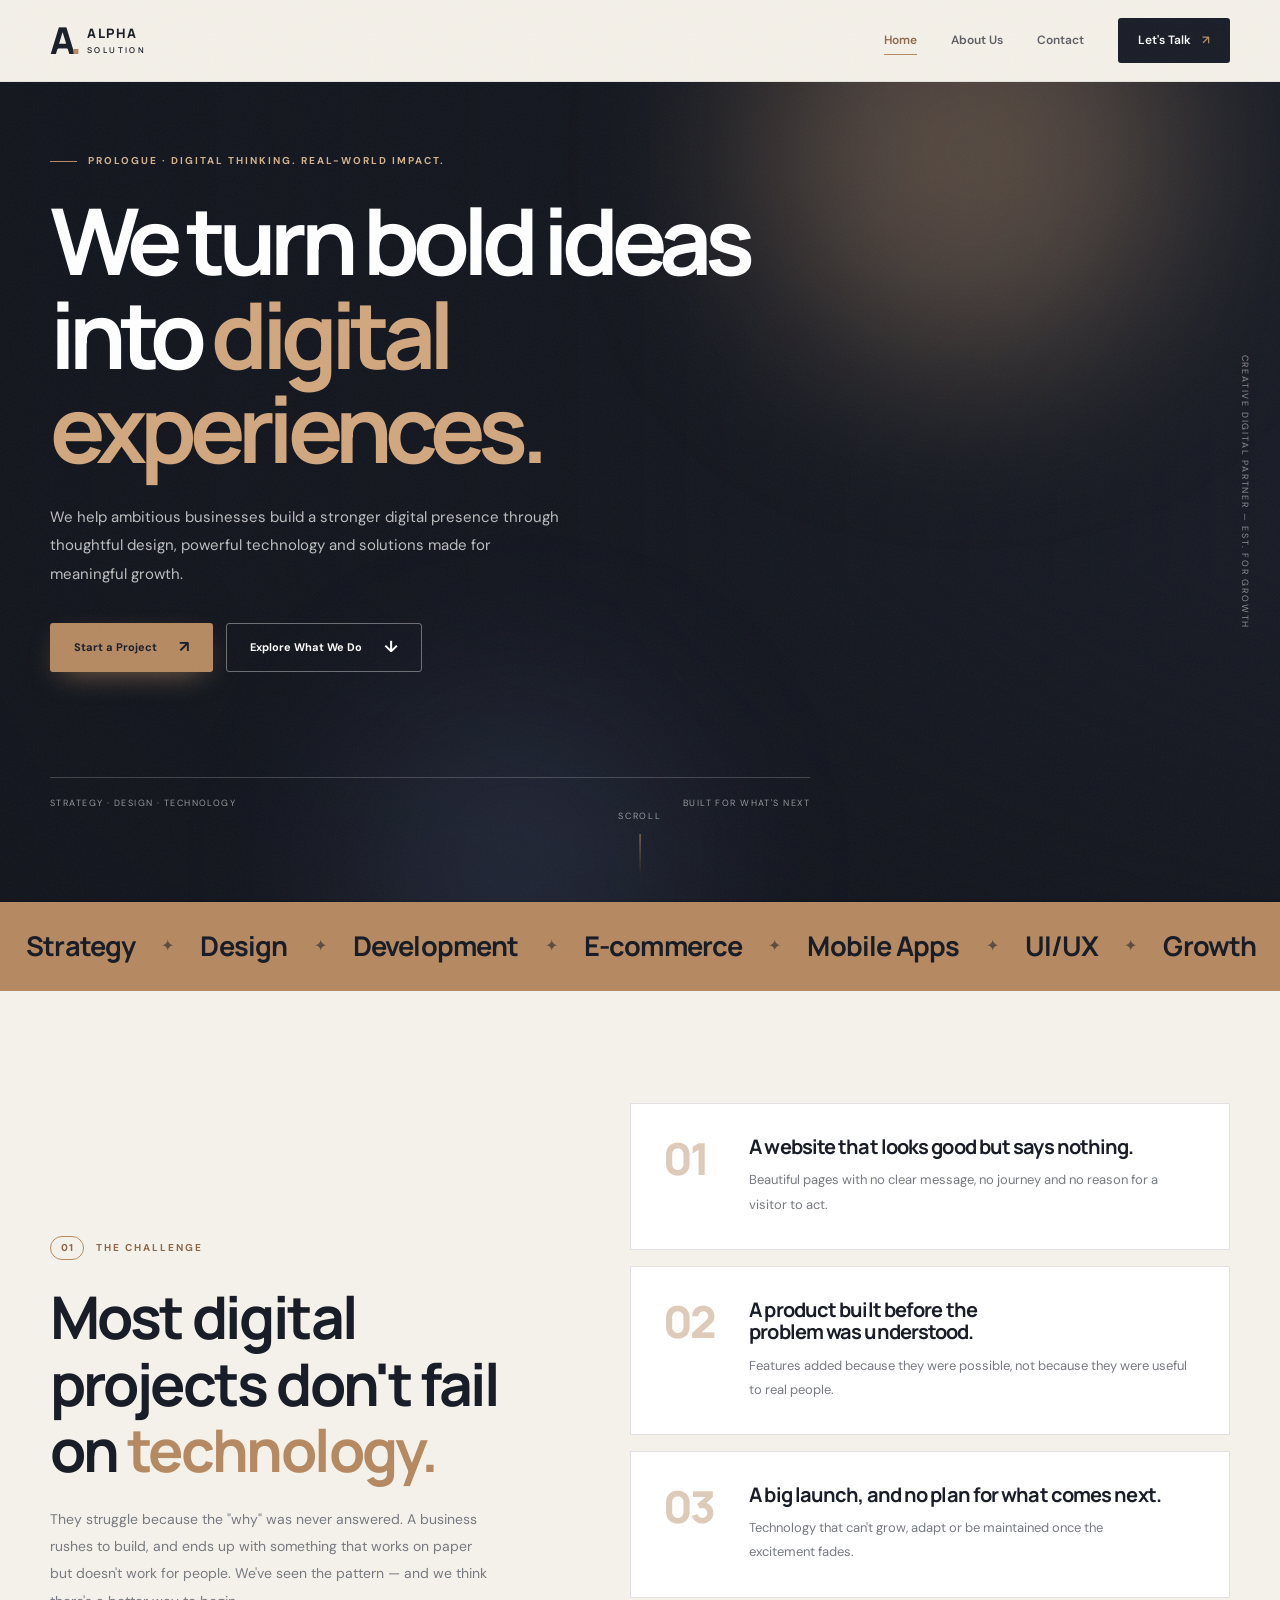
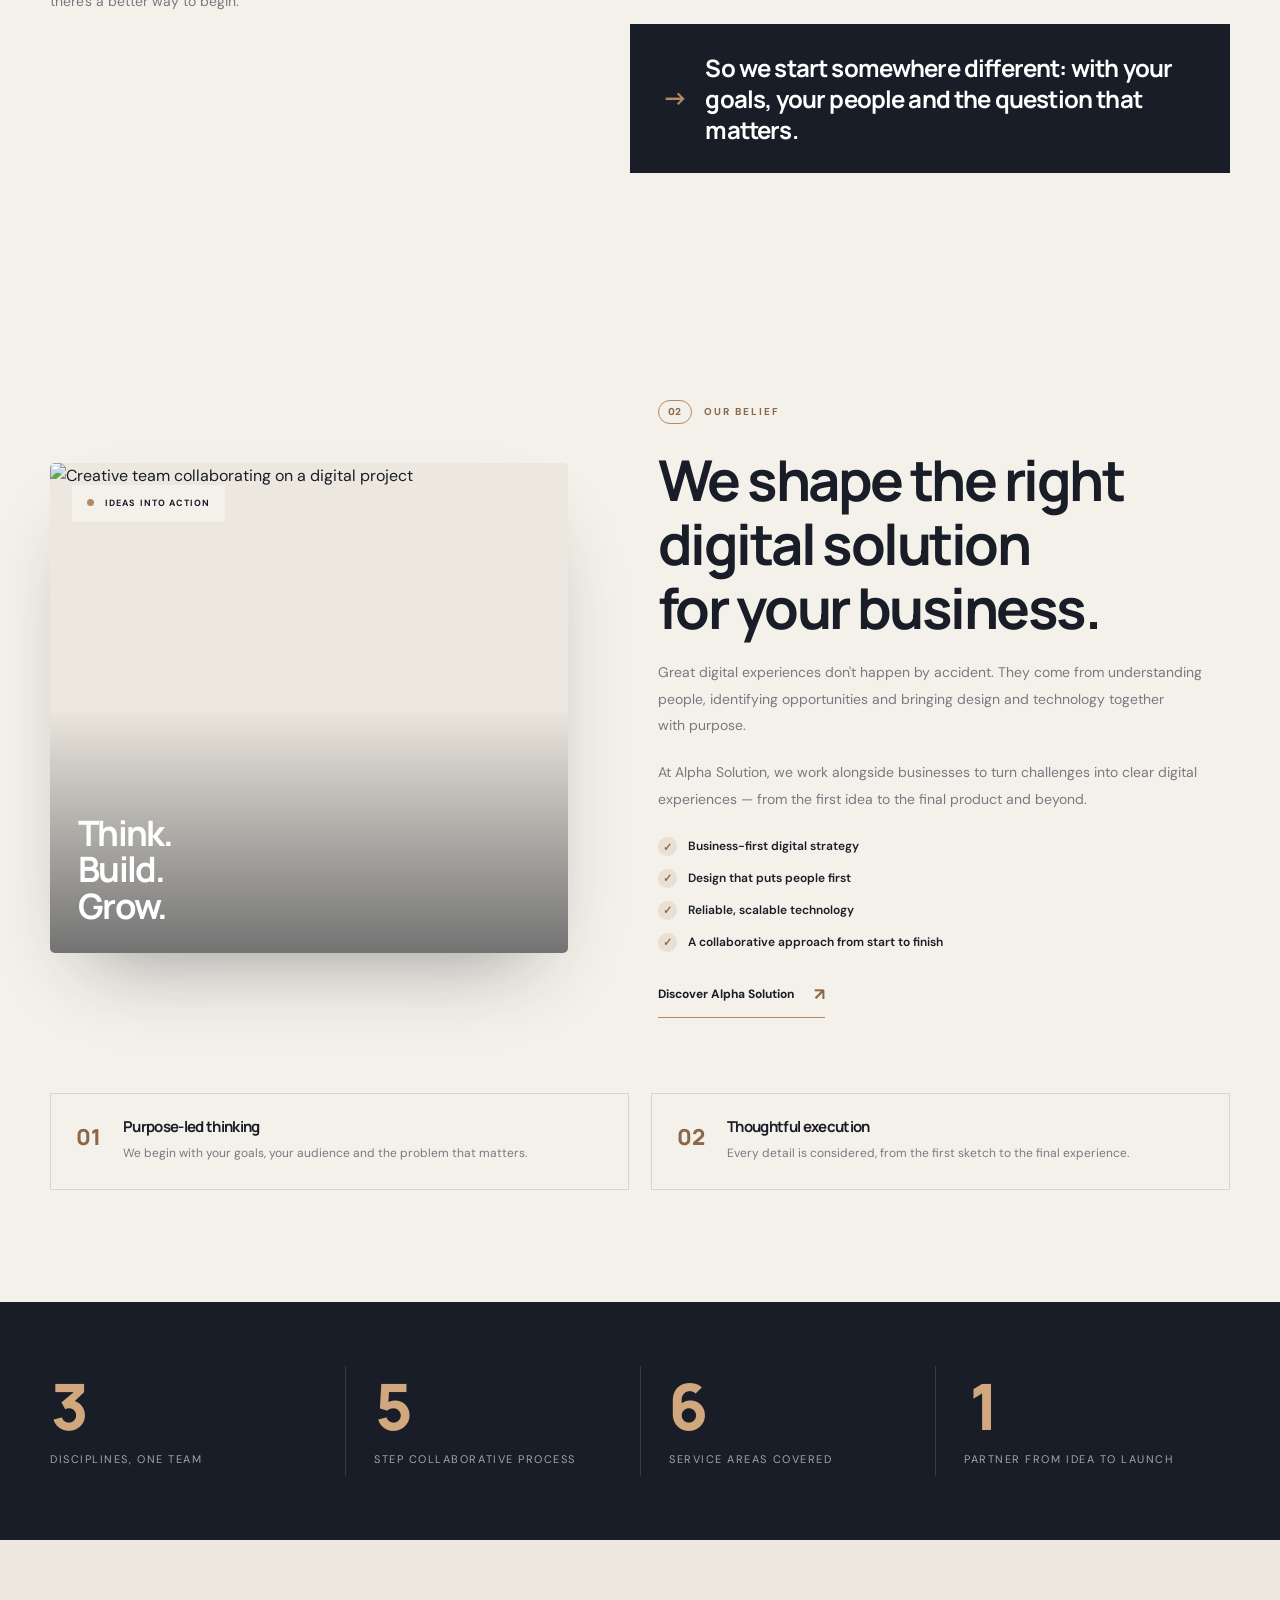
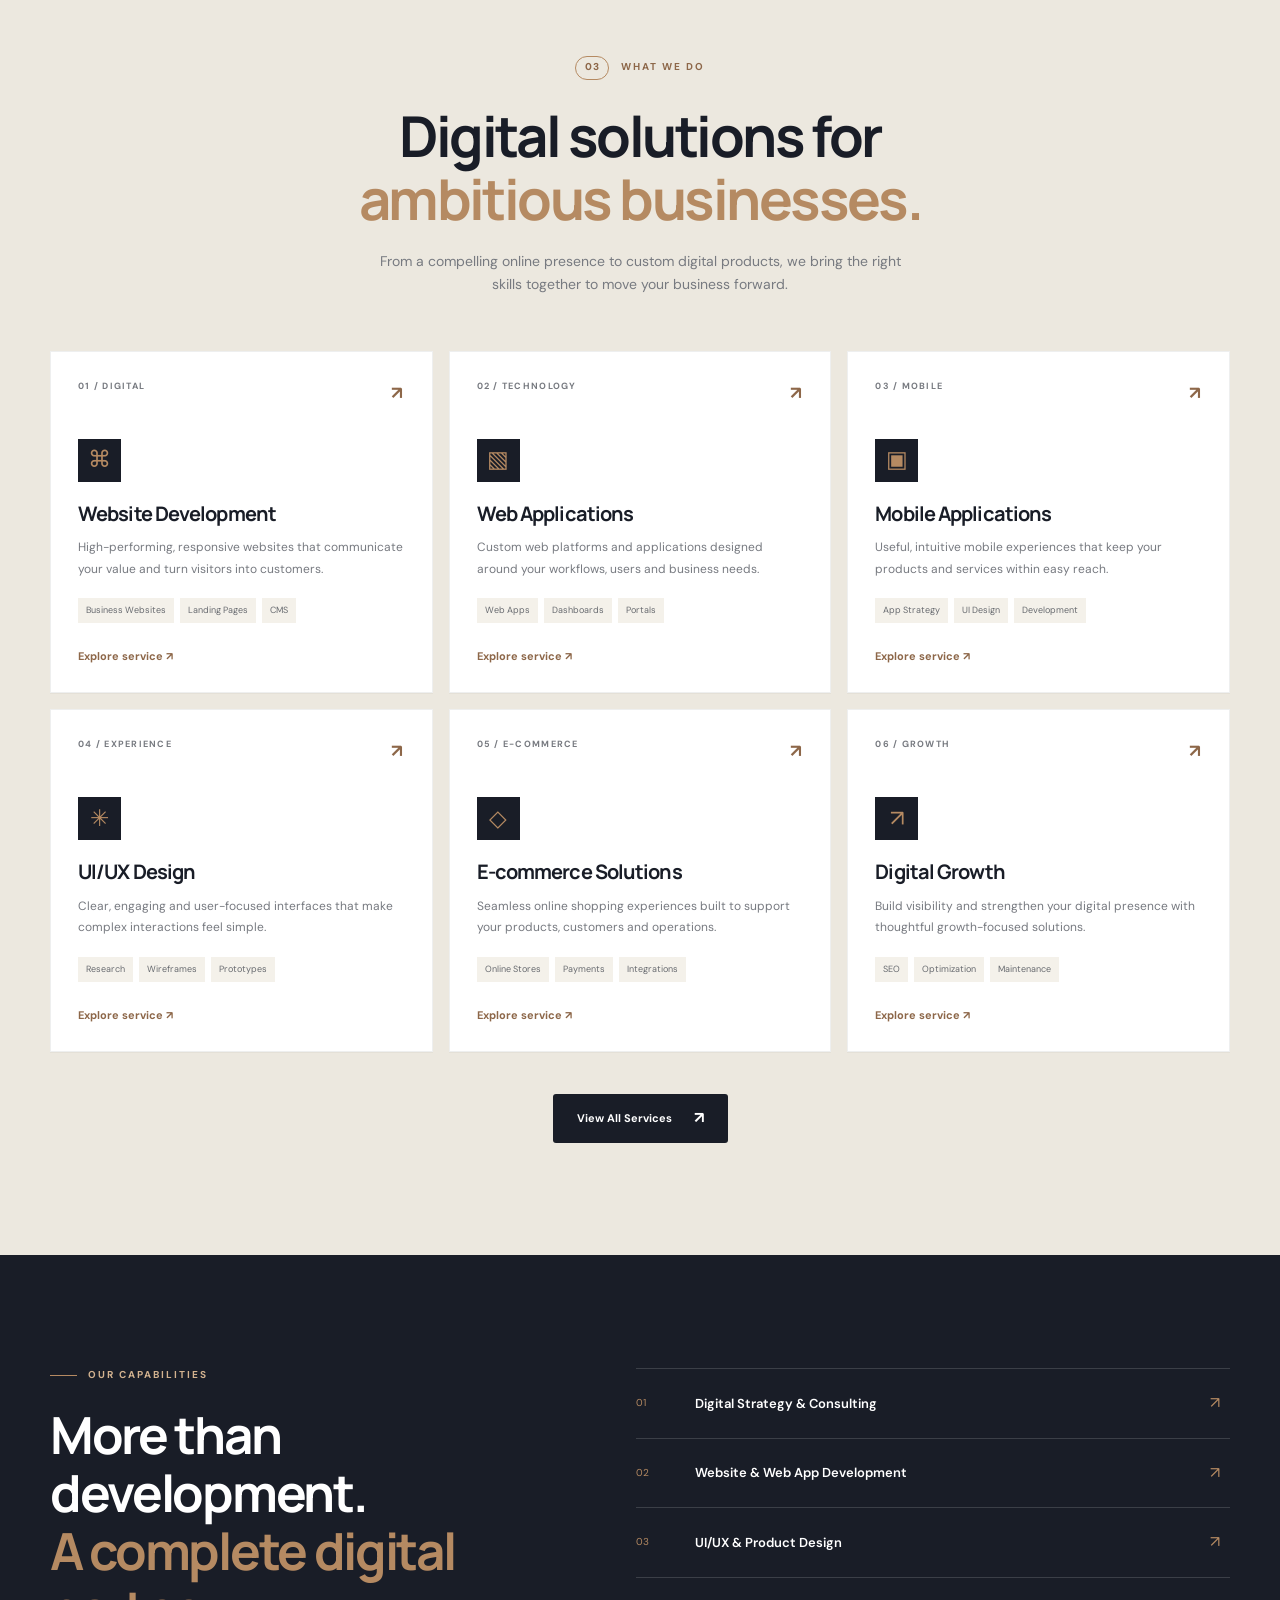
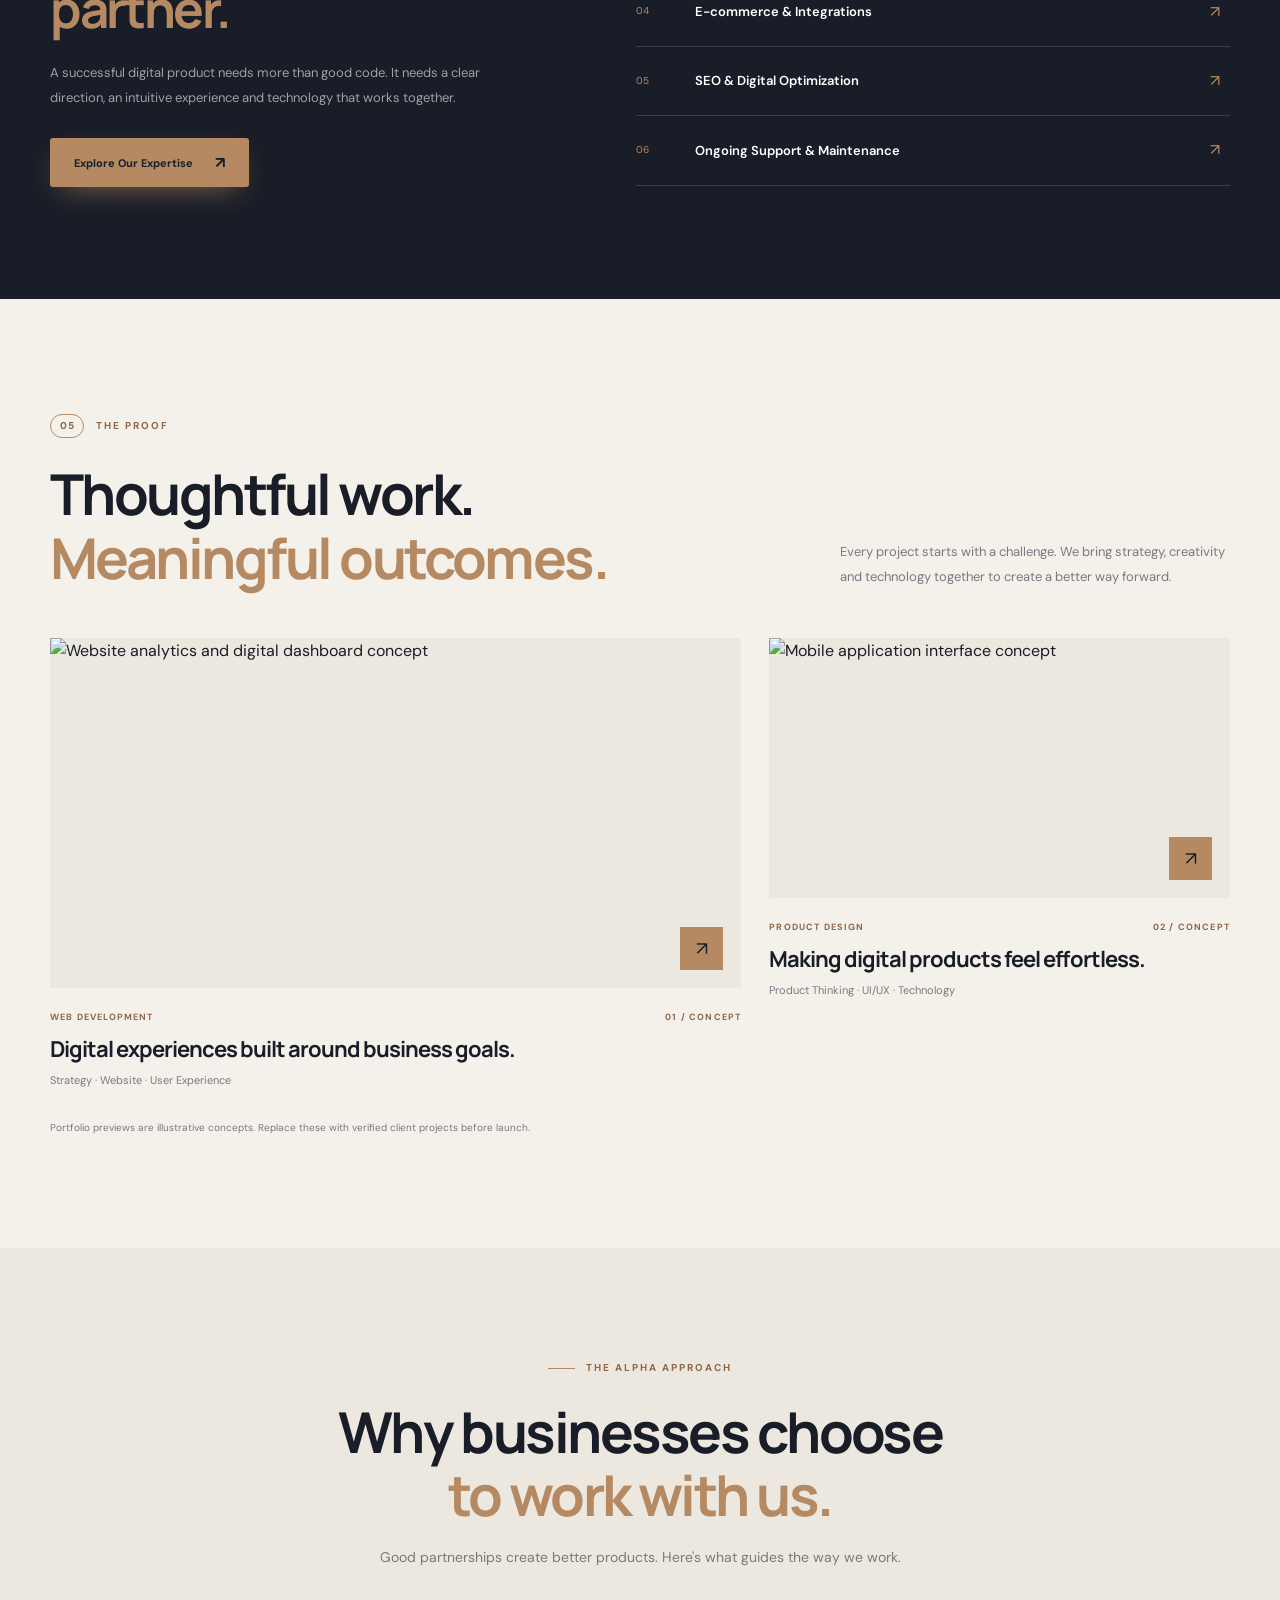
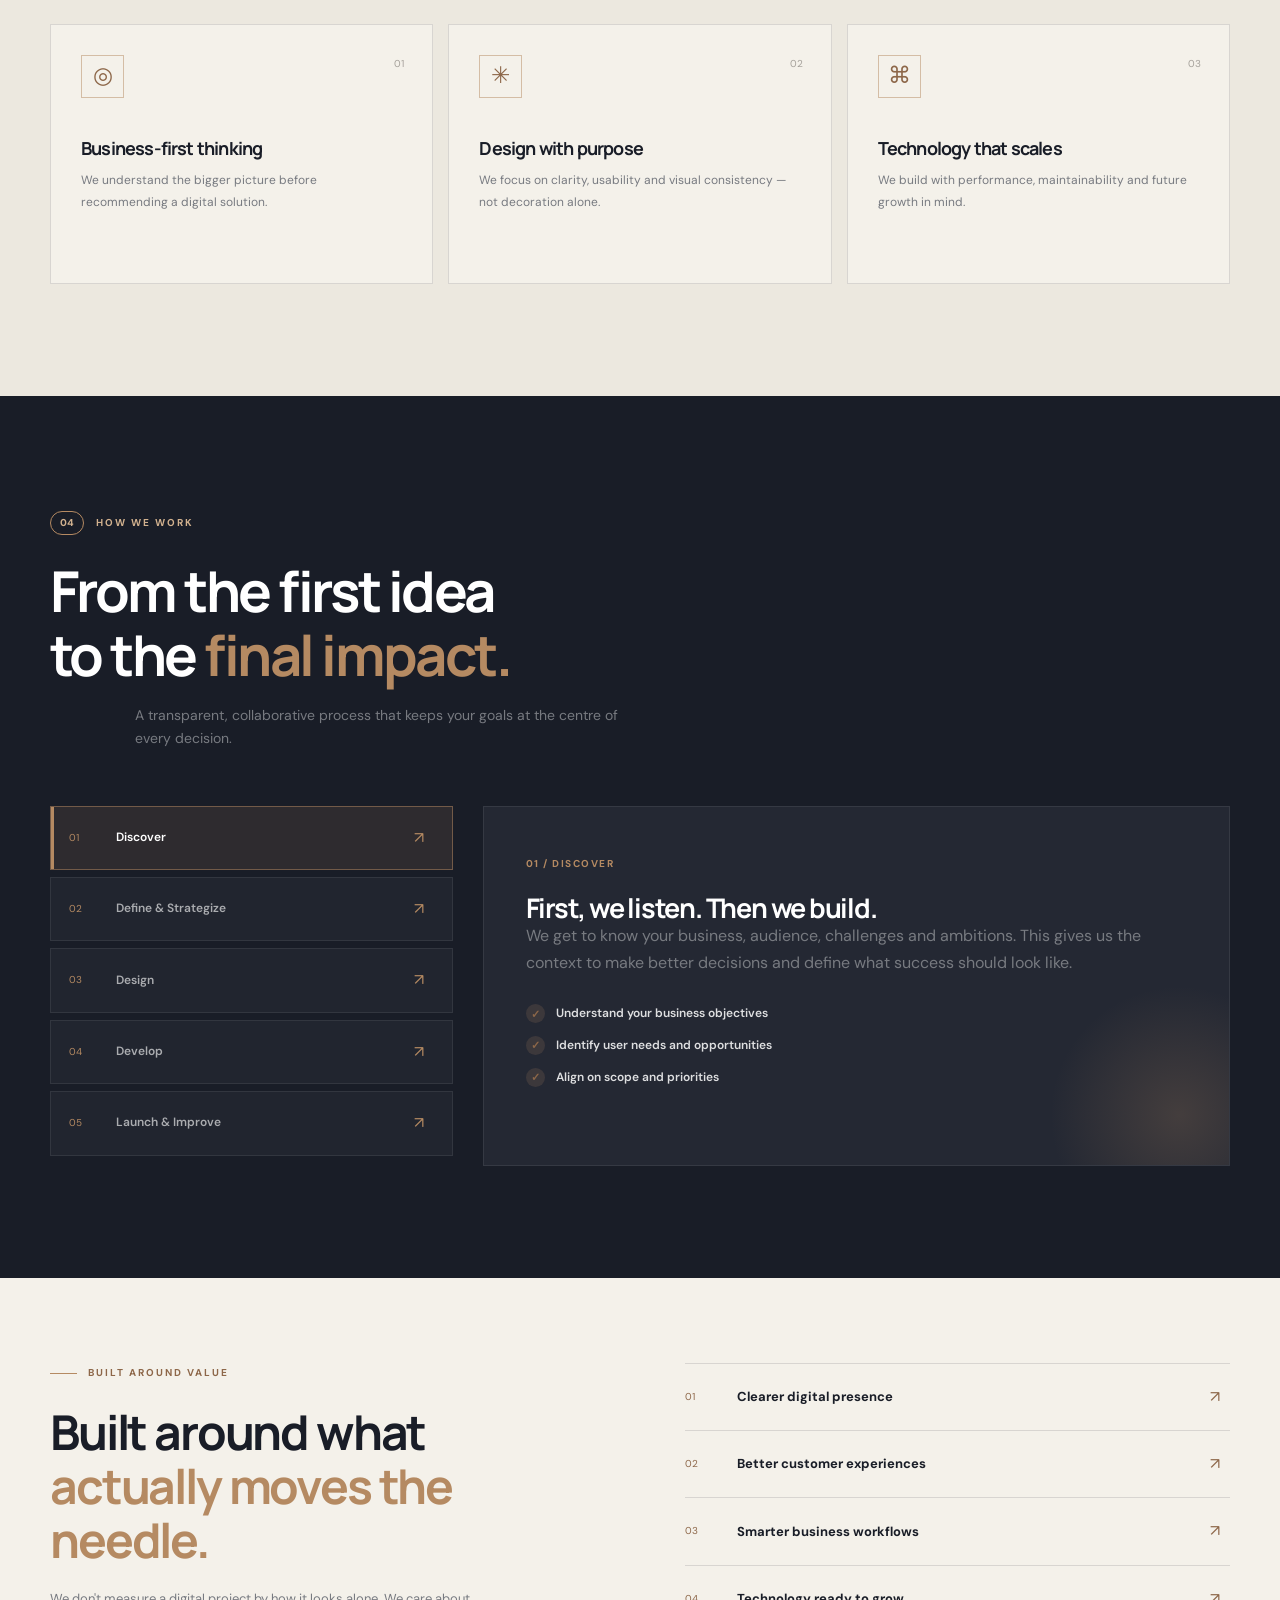
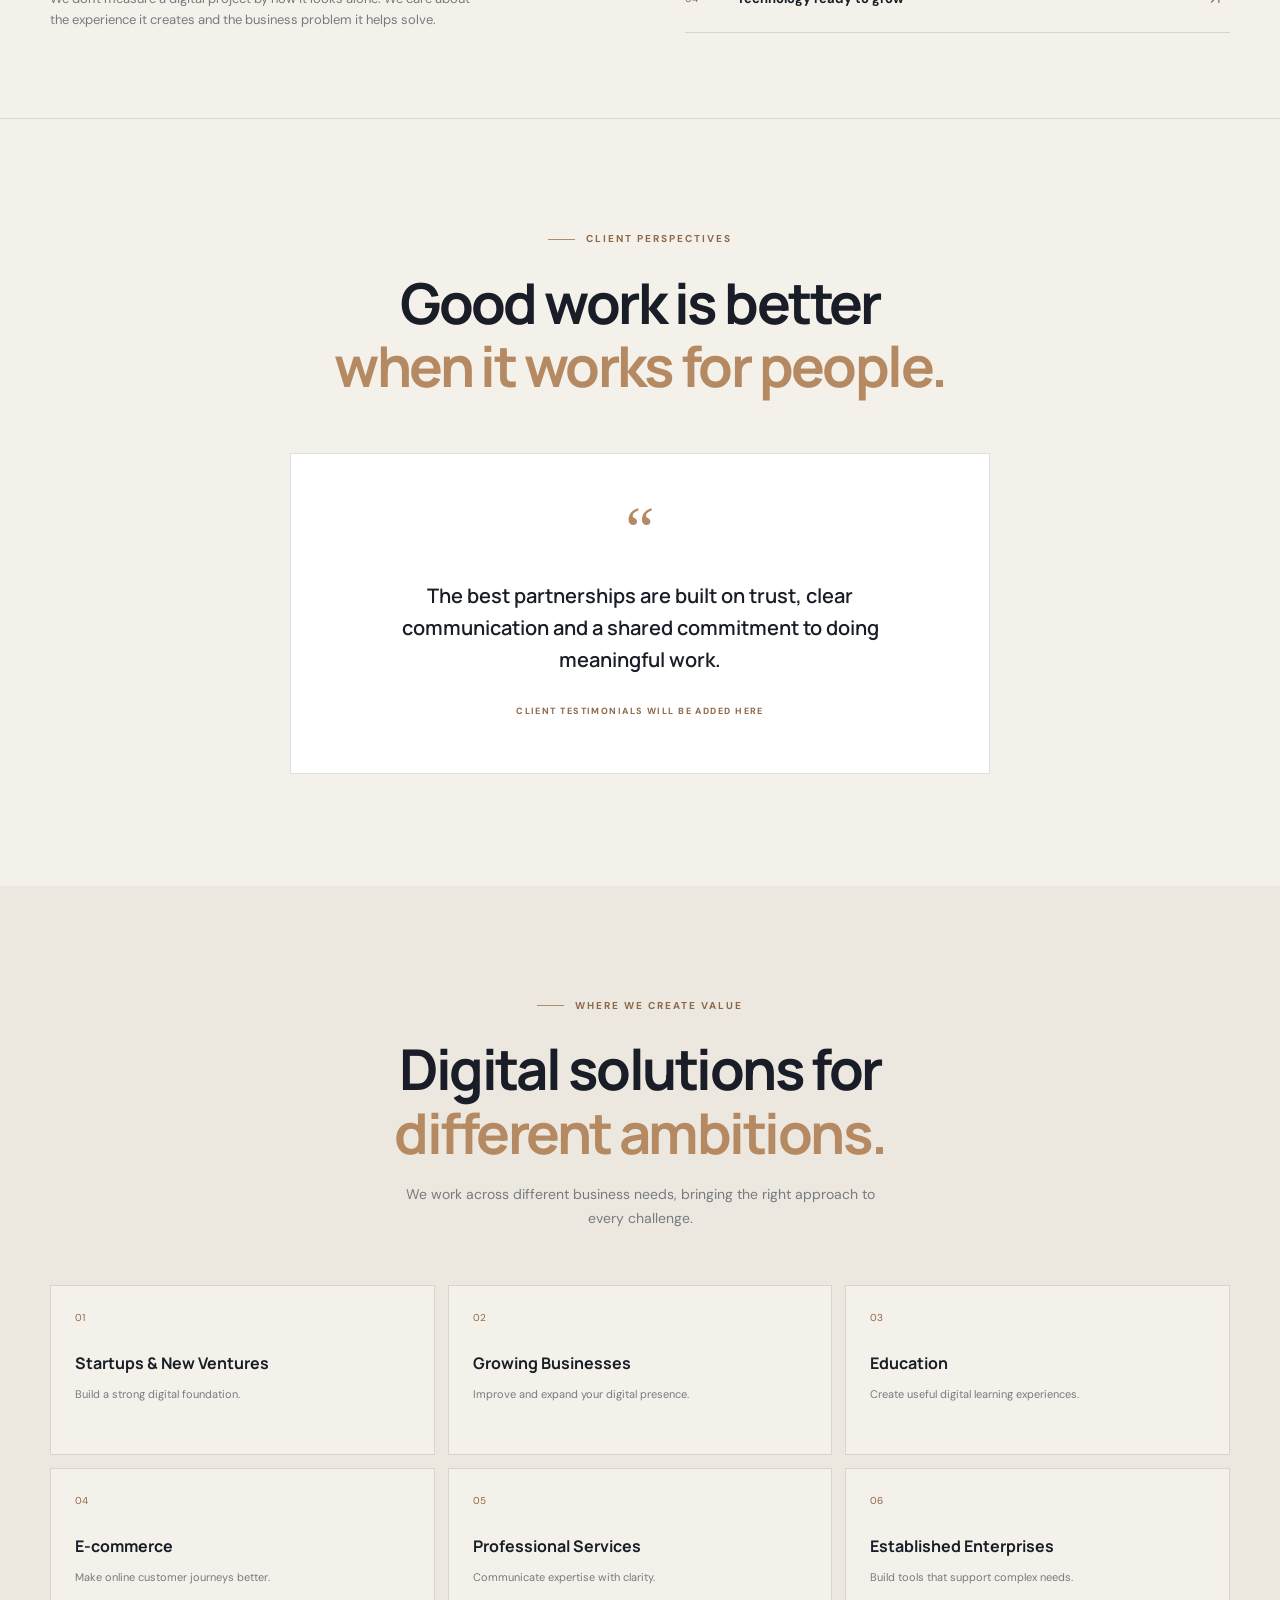
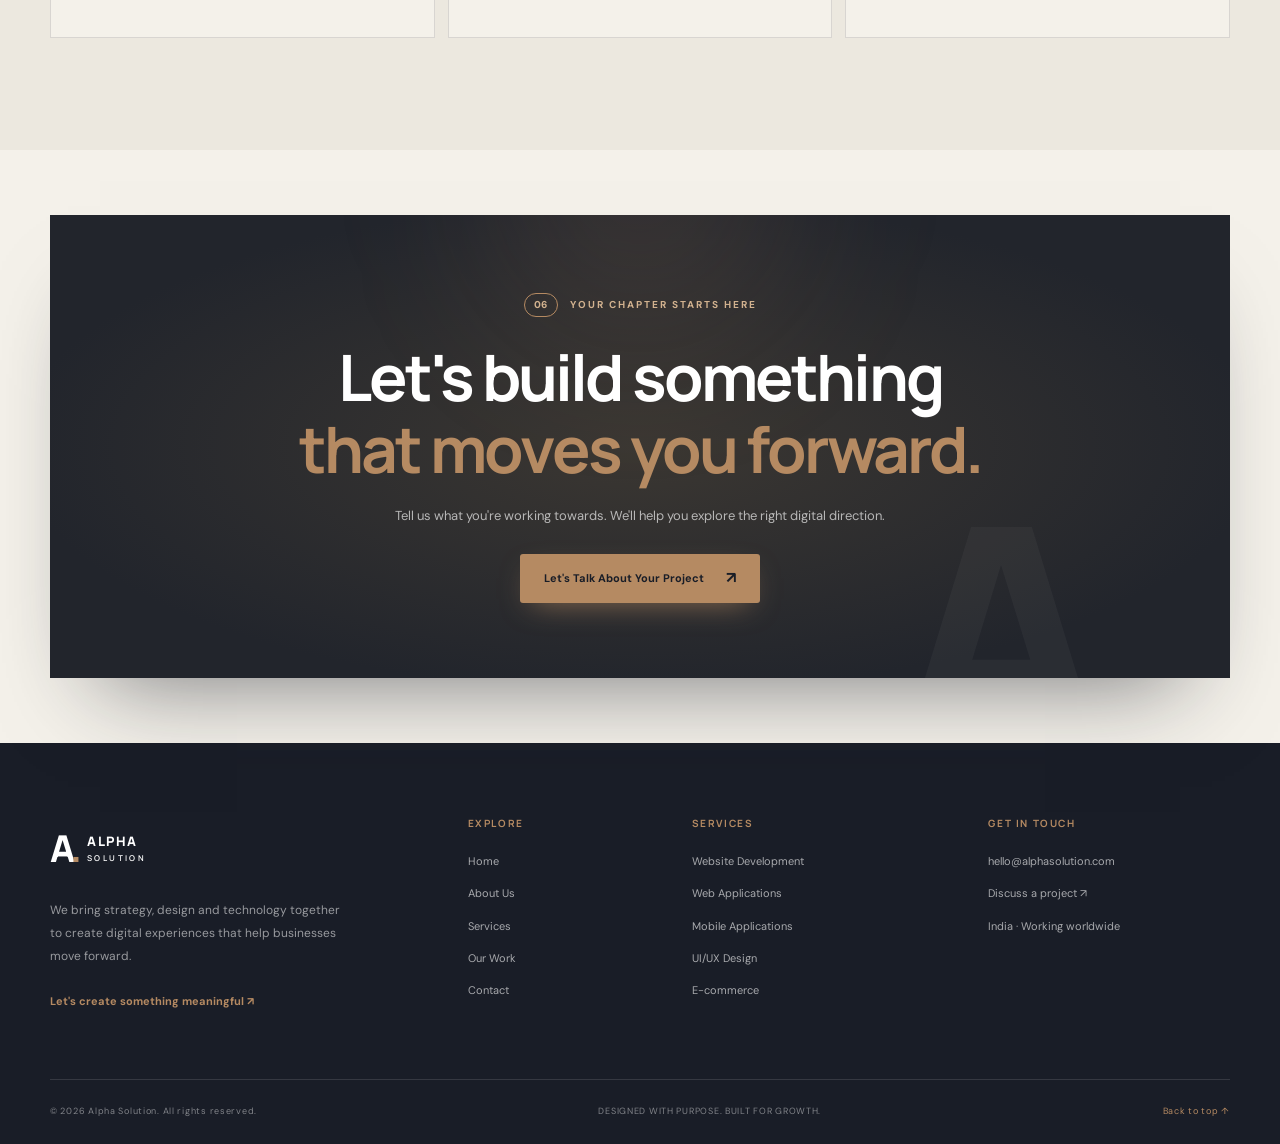
==== commit e473f2c8: "commit" ====
--- a/index.html
+++ b/index.html
@@ -1,4 +1,3 @@
-
 <!DOCTYPE html>
 <html lang="en">
 <head>
@@ -12,11 +11,15 @@
   <link rel="preconnect" href="https://fonts.gstatic.com" crossorigin>
   <link href="https://fonts.googleapis.com/css2?family=DM+Sans:wght@400;500;600;700&family=Manrope:wght@400;500;600;700;800&display=swap" rel="stylesheet">
 
+  <meta name="theme-color" content="#191D27" />
   <link rel="stylesheet" href="style.css" />
+  <link rel="stylesheet" href="premium.css" />
   <script src="script.js" defer></script>
 </head>
 
 <body>
+
+  <div class="scroll-progress" id="scrollProgress" aria-hidden="true"></div>
 
   <!-- NAVBAR -->
   <header class="navbar" id="navbar">
@@ -45,13 +48,15 @@
 
     <!-- HERO -->
     <section class="hero">
-      <div class="hero-image"></div>
+      <div class="hero-image" data-parallax="0.12"></div>
       <div class="hero-shade"></div>
+      <span class="hero-orb orb-1"></span>
+      <span class="hero-orb orb-2"></span>
 
       <div class="container hero-content">
         <div class="eyebrow light-eyebrow">
           <span class="eyebrow-line"></span>
-          DIGITAL THINKING. REAL-WORLD IMPACT.
+          PROLOGUE · DIGITAL THINKING. REAL-WORLD IMPACT.
         </div>
 
         <h1>
@@ -77,6 +82,66 @@
       </div>
 
       <div class="hero-side-note">CREATIVE DIGITAL PARTNER — EST. FOR GROWTH</div>
+      <a href="#story" class="hero-scroll" aria-label="Scroll to the story">SCROLL<i></i></a>
+    </section>
+
+    <!-- MARQUEE -->
+    <div class="marquee" aria-hidden="true">
+      <div class="marquee-track">
+        <div class="marquee-group">
+          <span>Strategy</span><i>✦</i><span>Design</span><i>✦</i><span>Development</span><i>✦</i><span>E-commerce</span><i>✦</i><span>Mobile Apps</span><i>✦</i><span>UI/UX</span><i>✦</i><span>Growth</span><i>✦</i>
+        </div>
+        <div class="marquee-group">
+          <span>Strategy</span><i>✦</i><span>Design</span><i>✦</i><span>Development</span><i>✦</i><span>E-commerce</span><i>✦</i><span>Mobile Apps</span><i>✦</i><span>UI/UX</span><i>✦</i><span>Growth</span><i>✦</i>
+        </div>
+      </div>
+    </div>
+
+    <!-- CHAPTER 01 — THE CHALLENGE -->
+    <section class="story-problem section-space" id="story">
+      <div class="container problem-grid">
+        <div class="problem-intro">
+          <div class="chapter"><b>01</b> THE CHALLENGE</div>
+          <h2>Most digital projects don't fail on <span>technology.</span></h2>
+          <p>
+            They struggle because the "why" was never answered. A business
+            rushes to build, and ends up with something that works on paper
+            but doesn't work for people. We've seen the pattern — and we
+            think there's a better way to begin.
+          </p>
+        </div>
+
+        <div class="problem-list">
+          <article class="problem-card">
+            <span class="pc-num">01</span>
+            <div>
+              <h3>A website that looks good but says nothing.</h3>
+              <p>Beautiful pages with no clear message, no journey and no reason for a visitor to act.</p>
+            </div>
+          </article>
+
+          <article class="problem-card">
+            <span class="pc-num">02</span>
+            <div>
+              <h3>A product built before the problem was understood.</h3>
+              <p>Features added because they were possible, not because they were useful to real people.</p>
+            </div>
+          </article>
+
+          <article class="problem-card">
+            <span class="pc-num">03</span>
+            <div>
+              <h3>A big launch, and no plan for what comes next.</h3>
+              <p>Technology that can't grow, adapt or be maintained once the excitement fades.</p>
+            </div>
+          </article>
+
+          <div class="problem-turn">
+            <span>→</span>
+            So we start somewhere different: with your goals, your people and the question that matters.
+          </div>
+        </div>
+      </div>
     </section>
 
     <!-- INTRO / ABOUT PREVIEW -->
@@ -101,7 +166,7 @@
           </div>
 
           <div class="intro-content">
-            <div class="eyebrow"><span class="eyebrow-line"></span> WHO WE ARE</div>
+            <div class="chapter"><b>02</b> OUR BELIEF</div>
             <h2>We shape the right digital solution for your business.</h2>
             <p>
               Great digital experiences don't happen by accident. They come
@@ -144,11 +209,21 @@
       </div>
     </section>
 
+    <!-- STATS -->
+    <section class="stats-band">
+      <div class="container stats-grid">
+        <div class="stat"><strong data-count="3">0</strong><span>Disciplines, one team</span></div>
+        <div class="stat"><strong data-count="5">0</strong><span>Step collaborative process</span></div>
+        <div class="stat"><strong data-count="6">0</strong><span>Service areas covered</span></div>
+        <div class="stat"><strong data-count="1">0</strong><span>Partner from idea to launch</span></div>
+      </div>
+    </section>
+
     <!-- SERVICES -->
     <section class="services-section section-space" id="services">
       <div class="container">
         <div class="section-heading centered">
-          <div class="eyebrow"><span class="eyebrow-line"></span> WHAT WE DO</div>
+          <div class="chapter"><b>03</b> WHAT WE DO</div>
           <h2>Digital solutions for<br><span>ambitious businesses.</span></h2>
           <p>
             From a compelling online presence to custom digital products,
@@ -248,7 +323,7 @@
       <div class="container">
         <div class="work-heading">
           <div>
-            <div class="eyebrow"><span class="eyebrow-line"></span> SELECTED WORK</div>
+            <div class="chapter"><b>05</b> THE PROOF</div>
             <h2>Thoughtful work.<br><span>Meaningful outcomes.</span></h2>
           </div>
           <p>
@@ -321,43 +396,45 @@
     <section class="process-section section-space">
       <div class="container">
         <div class="section-heading">
-          <div class="eyebrow light-eyebrow"><span class="eyebrow-line"></span> HOW WE WORK</div>
+          <div class="chapter light"><b>04</b> HOW WE WORK</div>
           <h2>From the first idea<br>to the <span>final impact.</span></h2>
           <p>A transparent, collaborative process that keeps your goals at the centre of every decision.</p>
         </div>
 
         <div class="process-layout">
           <div class="process-steps">
-            <div class="process-step active">
+            <div class="process-step active" role="tab" tabindex="0" aria-selected="true" data-step="0">
               <span>01</span><strong>Discover</strong><span>↗</span>
             </div>
-            <div class="process-step">
+            <div class="process-step" role="tab" tabindex="0" aria-selected="false" data-step="1">
               <span>02</span><strong>Define & Strategize</strong><span>↗</span>
             </div>
-            <div class="process-step">
+            <div class="process-step" role="tab" tabindex="0" aria-selected="false" data-step="2">
               <span>03</span><strong>Design</strong><span>↗</span>
             </div>
-            <div class="process-step">
+            <div class="process-step" role="tab" tabindex="0" aria-selected="false" data-step="3">
               <span>04</span><strong>Develop</strong><span>↗</span>
             </div>
-            <div class="process-step">
+            <div class="process-step" role="tab" tabindex="0" aria-selected="false" data-step="4">
               <span>05</span><strong>Launch & Improve</strong><span>↗</span>
             </div>
           </div>
 
-          <div class="process-detail">
-            <span class="detail-number">01 / DISCOVER</span>
-            <h3>First, we listen. Then we build.</h3>
-            <p>
-              We get to know your business, audience, challenges and ambitions.
-              This gives us the context to make better decisions and define
-              what success should look like.
-            </p>
-            <ul class="check-list">
-              <li><span>✓</span> Understand your business objectives</li>
-              <li><span>✓</span> Identify user needs and opportunities</li>
-              <li><span>✓</span> Align on scope and priorities</li>
-            </ul>
+          <div class="process-detail" id="processDetail" aria-live="polite">
+            <div class="detail-body">
+              <span class="detail-number">01 / DISCOVER</span>
+              <h3>First, we listen. Then we build.</h3>
+              <p>
+                We get to know your business, audience, challenges and ambitions.
+                This gives us the context to make better decisions and define
+                what success should look like.
+              </p>
+              <ul class="check-list">
+                <li><span>✓</span> Understand your business objectives</li>
+                <li><span>✓</span> Identify user needs and opportunities</li>
+                <li><span>✓</span> Align on scope and priorities</li>
+              </ul>
+            </div>
           </div>
         </div>
       </div>
@@ -464,7 +541,7 @@
     <section class="final-cta-section">
       <div class="container">
         <div class="final-cta">
-          <div class="eyebrow light-eyebrow"><span class="eyebrow-line"></span> HAVE A PROJECT IN MIND?</div>
+          <div class="chapter light"><b>06</b> YOUR CHAPTER STARTS HERE</div>
           <h2>Let's build something<br><span>that moves you forward.</span></h2>
           <p>Tell us what you're working towards. We'll help you explore the right digital direction.</p>
           <a href="contact.html" class="btn btn-gold">Let's Talk About Your Project <span>↗</span></a>
@@ -526,4 +603,4 @@
   </footer>
 
 </body>
-</html>
+</html>
--- a/style.css
+++ b/style.css
@@ -1,4 +1,3 @@
-
 :root {
   --bg: #F4F1EA;
   --bg-soft: #ECE8DF;
@@ -3544,4 +3543,4 @@
   .contact-faq-item summary span {
     transition: none !important;
   }
-}
+}
--- a/premium.css
+++ b/premium.css
@@ -0,0 +1,1002 @@
+/* =========================================
+   ALPHA SOLUTION — PREMIUM LAYER
+   (loads after style.css and refines it)
+========================================= */
+
+:root {
+  --ease: cubic-bezier(.2, .65, .3, 1);
+  --gold-glow: rgba(209, 167, 126, .35);
+  --container: 1180px;
+}
+
+::selection {
+  background: var(--accent);
+  color: var(--dark);
+}
+
+:focus-visible {
+  outline: 2px solid var(--accent);
+  outline-offset: 3px;
+}
+
+h1, h2, h3 {
+  text-wrap: balance;
+}
+
+p {
+  text-wrap: pretty;
+}
+
+/* Fine film grain over the whole site */
+body::before {
+  content: "";
+  position: fixed;
+  inset: 0;
+  z-index: 9998;
+  pointer-events: none;
+  opacity: .05;
+  background-image: url("data:image/svg+xml;utf8,<svg xmlns='http://www.w3.org/2000/svg' width='160' height='160'><filter id='n'><feTurbulence type='fractalNoise' baseFrequency='.9' numOctaves='2' stitchTiles='stitch'/></filter><rect width='100%' height='100%' filter='url(%23n)'/></svg>");
+}
+
+/* ---------- Scroll progress ---------- */
+
+.scroll-progress {
+  position: fixed;
+  top: 0;
+  left: 0;
+  z-index: 2000;
+  width: 100%;
+  height: 3px;
+  background: linear-gradient(90deg, var(--accent-dark), #E3C09B);
+  transform: scaleX(var(--progress, 0));
+  transform-origin: left;
+  pointer-events: none;
+}
+
+/* ---------- Navbar ---------- */
+
+.navbar {
+  background: rgba(244, 241, 234, .78);
+  backdrop-filter: blur(22px) saturate(1.4);
+  -webkit-backdrop-filter: blur(22px) saturate(1.4);
+}
+
+.nav-links .nav-cta {
+  position: relative;
+  overflow: hidden;
+  transition: background .3s ease, transform .3s var(--ease);
+}
+
+.nav-links .nav-cta:hover {
+  transform: translateY(-2px);
+}
+
+/* ---------- Buttons: shine sweep ---------- */
+
+.btn::after {
+  content: "";
+  position: absolute;
+  top: 0;
+  left: -80%;
+  width: 55%;
+  height: 100%;
+  background: linear-gradient(100deg, transparent, rgba(255, 255, 255, .35), transparent);
+  transform: skewX(-20deg);
+  transition: left .7s var(--ease);
+  pointer-events: none;
+}
+
+.btn:hover::after {
+  left: 130%;
+}
+
+.btn-gold {
+  box-shadow: 0 10px 30px -12px rgba(181, 138, 98, .8);
+}
+
+/* ---------- Hero ---------- */
+
+.hero,
+.about-hero,
+.contact-hero {
+  min-height: min(100svh, 820px);
+}
+
+.hero-orb {
+  position: absolute;
+  z-index: 1;
+  border-radius: 50%;
+  filter: blur(90px);
+  pointer-events: none;
+  background: var(--gold-glow);
+  animation: orbFloat 14s ease-in-out infinite alternate;
+}
+
+.hero-orb.orb-1 {
+  width: 420px;
+  height: 420px;
+  top: -140px;
+  right: 8%;
+}
+
+.hero-orb.orb-2 {
+  width: 320px;
+  height: 320px;
+  bottom: -120px;
+  left: 28%;
+  background: rgba(120, 140, 200, .16);
+  animation-duration: 18s;
+}
+
+@keyframes orbFloat {
+  from { transform: translate3d(0, 0, 0) scale(1); }
+  to   { transform: translate3d(-40px, 50px, 0) scale(1.18); }
+}
+
+.hero h1 {
+  font-size: clamp(2.9rem, 7.2vw, 6.6rem);
+}
+
+.hero-scroll {
+  position: absolute;
+  z-index: 3;
+  left: 50%;
+  bottom: 26px;
+  display: flex;
+  flex-direction: column;
+  align-items: center;
+  gap: 10px;
+  color: rgba(255, 255, 255, .55);
+  font-size: 9px;
+  letter-spacing: .22em;
+  transform: translateX(-50%);
+}
+
+.hero-scroll i {
+  width: 1px;
+  height: 42px;
+  background: linear-gradient(var(--accent), transparent);
+  animation: scrollCue 2s ease-in-out infinite;
+  transform-origin: top;
+}
+
+@keyframes scrollCue {
+  0%   { transform: scaleY(0); opacity: 0; }
+  40%  { transform: scaleY(1); opacity: 1; }
+  100% { transform: scaleY(1); opacity: 0; }
+}
+
+/* ---------- Marquee ---------- */
+
+.marquee {
+  position: relative;
+  overflow: hidden;
+  padding: 22px 0;
+  background: var(--accent);
+  color: var(--dark);
+}
+
+.marquee-track {
+  display: flex;
+  width: max-content;
+  animation: marquee 38s linear infinite;
+}
+
+.marquee:hover .marquee-track {
+  animation-play-state: paused;
+}
+
+.marquee-group {
+  display: flex;
+  align-items: center;
+  flex-shrink: 0;
+}
+
+.marquee-group span {
+  padding: 0 26px;
+  font-family: var(--font-heading);
+  font-size: clamp(1.1rem, 2.4vw, 1.7rem);
+  font-weight: 700;
+  letter-spacing: -.03em;
+  white-space: nowrap;
+}
+
+.marquee-group i {
+  font-style: normal;
+  opacity: .55;
+}
+
+@keyframes marquee {
+  to { transform: translateX(-50%); }
+}
+
+/* ---------- Chapter tags (story spine) ---------- */
+
+.chapter {
+  display: inline-flex;
+  align-items: center;
+  gap: 12px;
+  margin-bottom: 24px;
+  color: var(--accent-dark);
+  font-size: 10px;
+  font-weight: 700;
+  letter-spacing: .2em;
+}
+
+.chapter b {
+  display: grid;
+  place-items: center;
+  min-width: 34px;
+  height: 24px;
+  padding: 0 8px;
+  border: 1px solid var(--accent);
+  border-radius: 20px;
+  color: var(--accent-dark);
+  font-weight: 800;
+  letter-spacing: .05em;
+}
+
+.chapter.light {
+  color: #D2B28F;
+}
+
+.chapter.light b {
+  color: #D2B28F;
+}
+
+/* ---------- Story: the challenge ---------- */
+
+.story-problem {
+  position: relative;
+  background: var(--bg);
+  overflow: hidden;
+}
+
+.problem-grid {
+  display: grid;
+  grid-template-columns: .9fr 1.1fr;
+  gap: clamp(40px, 7vw, 100px);
+  align-items: start;
+}
+
+.problem-intro {
+  position: sticky;
+  top: 130px;
+}
+
+.problem-intro h2 {
+  font-size: clamp(2.2rem, 4.6vw, 3.8rem);
+}
+
+.problem-intro p {
+  max-width: 440px;
+  margin-top: 22px;
+  font-size: 14px;
+  line-height: 1.95;
+}
+
+.problem-list {
+  display: grid;
+  gap: 16px;
+}
+
+.problem-card {
+  position: relative;
+  display: grid;
+  grid-template-columns: 64px 1fr;
+  gap: 22px;
+  padding: 32px;
+  background: var(--surface);
+  border: 1px solid var(--border);
+  overflow: hidden;
+  transition: transform .45s var(--ease), box-shadow .45s ease, border-color .3s ease;
+}
+
+.problem-card:hover {
+  transform: translateX(8px);
+  border-color: var(--accent);
+  box-shadow: 0 24px 50px -24px rgba(25, 29, 39, .25);
+}
+
+.problem-card .pc-num {
+  font-family: var(--font-heading);
+  font-size: 44px;
+  font-weight: 800;
+  line-height: 1;
+  letter-spacing: -.08em;
+  color: rgba(181, 138, 98, .45);
+}
+
+.problem-card h3 {
+  font-size: 20px;
+  margin-bottom: 10px;
+}
+
+.problem-card p {
+  font-size: 13px;
+  line-height: 1.85;
+}
+
+.problem-turn {
+  display: flex;
+  align-items: center;
+  gap: 18px;
+  margin-top: 10px;
+  padding: 28px 32px;
+  background: var(--dark);
+  color: var(--white);
+  font-family: var(--font-heading);
+  font-size: clamp(1.15rem, 2.2vw, 1.5rem);
+  font-weight: 700;
+  letter-spacing: -.035em;
+  line-height: 1.3;
+}
+
+.problem-turn span {
+  color: var(--accent);
+  font-size: 26px;
+}
+
+/* ---------- Stats band ---------- */
+
+.stats-band {
+  background: var(--dark);
+  color: var(--white);
+  padding: 64px 0;
+}
+
+.stats-grid {
+  display: grid;
+  grid-template-columns: repeat(4, 1fr);
+}
+
+.stat {
+  padding: 8px 28px;
+  border-left: 1px solid rgba(255, 255, 255, .14);
+}
+
+.stat:first-child {
+  border-left: 0;
+  padding-left: 0;
+}
+
+.stat strong {
+  display: block;
+  font-family: var(--font-heading);
+  font-size: clamp(2.6rem, 5vw, 4.2rem);
+  font-weight: 800;
+  line-height: 1;
+  letter-spacing: -.07em;
+  color: #D1A77E;
+  font-variant-numeric: tabular-nums;
+}
+
+.stat span {
+  display: block;
+  margin-top: 12px;
+  color: rgba(255, 255, 255, .6);
+  font-size: 11px;
+  letter-spacing: .14em;
+  text-transform: uppercase;
+}
+
+/* ---------- Interactive process ---------- */
+
+.process-step {
+  cursor: pointer;
+  position: relative;
+  overflow: hidden;
+  user-select: none;
+}
+
+.process-step::before {
+  content: "";
+  position: absolute;
+  left: 0;
+  top: 0;
+  width: 3px;
+  height: 100%;
+  background: var(--accent);
+  transform: scaleY(0);
+  transform-origin: top;
+  transition: transform .4s var(--ease);
+}
+
+.process-step.active::before {
+  transform: scaleY(1);
+}
+
+.process-detail {
+  position: relative;
+  overflow: hidden;
+  min-height: 360px;
+}
+
+.process-detail::after {
+  content: "";
+  position: absolute;
+  right: -80px;
+  bottom: -80px;
+  width: 260px;
+  height: 260px;
+  border-radius: 50%;
+  background: radial-gradient(circle, rgba(181, 138, 98, .22), transparent 70%);
+  pointer-events: none;
+}
+
+.process-detail .detail-body {
+  transition: opacity .3s ease, transform .3s ease;
+}
+
+.process-detail.is-swapping .detail-body {
+  opacity: 0;
+  transform: translateY(10px);
+}
+
+.process-detail .check-list {
+  margin-top: 28px;
+}
+
+/* ---------- Cursor spotlight on cards ---------- */
+
+@media (hover: hover) {
+  .service-card,
+  .why-card,
+  .value-card,
+  .partnership-card,
+  .contact-process-card,
+  .vision-card,
+  .industry-grid > div {
+    position: relative;
+    overflow: hidden;
+  }
+
+  .service-card::after,
+  .why-card::after,
+  .value-card::after,
+  .partnership-card::after,
+  .contact-process-card::after,
+  .vision-card::after,
+  .industry-grid > div::after {
+    content: "";
+    position: absolute;
+    inset: 0;
+    background: radial-gradient(380px circle at var(--mx, 50%) var(--my, 50%), rgba(181, 138, 98, .16), transparent 55%);
+    opacity: 0;
+    transition: opacity .4s ease;
+    pointer-events: none;
+  }
+
+  .service-card:hover::after,
+  .why-card:hover::after,
+  .value-card:hover::after,
+  .partnership-card:hover::after,
+  .contact-process-card:hover::after,
+  .vision-card:hover::after,
+  .industry-grid > div:hover::after {
+    opacity: 1;
+  }
+}
+
+/* ---------- Section depth ---------- */
+
+.service-card {
+  box-shadow: 0 1px 0 rgba(25, 29, 39, .04);
+}
+
+.service-icon,
+.value-icon,
+.contact-process-icon {
+  transition: transform .5s var(--ease), background .3s ease, color .3s ease;
+}
+
+.service-card:hover .service-icon,
+.value-card:hover .value-icon,
+.contact-process-card:hover .contact-process-icon {
+  transform: rotate(-8deg) scale(1.08);
+  background: var(--accent);
+  color: var(--dark);
+}
+
+.intro-visual {
+  box-shadow: 0 40px 80px -40px rgba(25, 29, 39, .45);
+}
+
+.intro-visual img,
+.thinking-image img,
+.about-team-visual img {
+  will-change: transform;
+}
+
+.project-card h3 {
+  transition: color .3s ease;
+}
+
+.project-card:hover h3 {
+  color: var(--accent-dark);
+}
+
+.capability-list > div,
+.result-points > div {
+  transition: padding .35s var(--ease), background .3s ease;
+}
+
+.capability-list > div:hover {
+  padding-left: 14px;
+  background: rgba(255, 255, 255, .04);
+}
+
+.result-points > div:hover {
+  padding-left: 14px;
+  background: rgba(181, 138, 98, .08);
+}
+
+.final-cta,
+.about-cta-inner,
+.contact-cta-panel {
+  box-shadow: 0 50px 90px -50px rgba(25, 29, 39, .6);
+}
+
+/* ---------- About: manifesto ---------- */
+
+.manifesto {
+  position: relative;
+  padding: clamp(80px, 12vw, 150px) 0;
+  background: var(--dark);
+  color: var(--white);
+  overflow: hidden;
+}
+
+.manifesto::before {
+  content: "";
+  position: absolute;
+  top: -160px;
+  right: -120px;
+  width: 460px;
+  height: 460px;
+  border-radius: 50%;
+  background: var(--gold-glow);
+  filter: blur(110px);
+  opacity: .5;
+}
+
+.manifesto .container {
+  position: relative;
+}
+
+.manifesto-text {
+  max-width: 1000px;
+  margin-top: 30px;
+  color: var(--white);
+  font-family: var(--font-heading);
+  font-size: clamp(1.7rem, 4.2vw, 3.4rem);
+  font-weight: 700;
+  line-height: 1.28;
+  letter-spacing: -.05em;
+}
+
+.manifesto-text .w {
+  opacity: .18;
+  transition: opacity .35s ease, color .35s ease;
+}
+
+.manifesto-text .w.on {
+  opacity: 1;
+}
+
+.manifesto-text .w.hl.on {
+  color: #D1A77E;
+}
+
+.manifesto-sign {
+  display: flex;
+  justify-content: space-between;
+  gap: 20px;
+  margin-top: 60px;
+  padding-top: 20px;
+  border-top: 1px solid rgba(255, 255, 255, .17);
+  color: rgba(255, 255, 255, .5);
+  font-size: 10px;
+  letter-spacing: .16em;
+}
+
+/* ---------- Reveal polish ---------- */
+
+.js-motion .reveal {
+  transform: translateY(34px) scale(.985);
+}
+
+.js-motion .reveal.is-visible {
+  transform: none;
+}
+
+/* =========================================
+   RESPONSIVE
+========================================= */
+
+@media (max-width: 1100px) {
+  .container {
+    width: min(var(--container), calc(100% - 48px));
+  }
+}
+
+@media (max-width: 1000px) {
+  .section-space {
+    padding: 92px 0;
+  }
+
+  .problem-grid,
+  .about-intro-grid,
+  .contact-main-grid,
+  .contact-intro-grid,
+  .process-layout {
+    grid-template-columns: 1fr;
+  }
+
+  .problem-intro {
+    position: static;
+  }
+
+  .services-grid,
+  .values-grid,
+  .industry-grid {
+    grid-template-columns: repeat(2, 1fr);
+  }
+
+  .why-grid,
+  .partnership-grid,
+  .contact-process-grid {
+    grid-template-columns: repeat(2, 1fr);
+  }
+
+  .why-grid > :last-child:nth-child(odd),
+  .partnership-grid > :last-child:nth-child(odd),
+  .contact-process-grid > :last-child:nth-child(odd) {
+    grid-column: 1 / -1;
+  }
+
+  .projects-grid {
+    grid-template-columns: 1fr;
+  }
+
+  .thinking-grid,
+  .about-team-grid,
+  .contact-faq-grid,
+  .results-grid {
+    grid-template-columns: 1fr;
+    gap: 48px;
+  }
+
+  .thinking-image {
+    height: 480px;
+  }
+
+  .contact-information {
+    min-height: auto;
+  }
+
+  .stats-grid {
+    grid-template-columns: repeat(2, 1fr);
+    row-gap: 36px;
+  }
+
+  .stat:nth-child(3) {
+    border-left: 0;
+    padding-left: 0;
+  }
+
+  .hero-side-note {
+    display: none;
+  }
+}
+
+@media (max-width: 760px) {
+  .section-space {
+    padding: 70px 0;
+  }
+
+  .navbar,
+  .navbar.scrolled {
+    height: 68px;
+  }
+
+  .nav-links {
+    top: 68px;
+    max-height: calc(100svh - 68px);
+    overflow-y: auto;
+  }
+
+  .nav-links > a {
+    min-height: 48px;
+    display: flex;
+    align-items: center;
+    font-size: 14px;
+  }
+
+  .nav-links > a:not(.nav-cta)::after {
+    display: none;
+  }
+
+  .nav-links .nav-cta {
+    justify-content: center;
+  }
+
+  .menu-toggle {
+    width: 46px;
+    height: 46px;
+  }
+
+  .hero,
+  .about-hero,
+  .contact-hero {
+    min-height: 0;
+  }
+
+  .hero-content,
+  .about-hero-content,
+  .contact-hero-content {
+    padding-top: 70px;
+    padding-bottom: 110px;
+  }
+
+  .hero-description,
+  .about-hero-content > p,
+  .contact-hero-content > p {
+    font-size: 15px;
+  }
+
+  .hero-actions {
+    flex-direction: column;
+    align-items: stretch;
+    max-width: 340px;
+  }
+
+  .hero-actions .btn,
+  .about-hero-actions .btn {
+    width: 100%;
+    min-height: 52px;
+  }
+
+  .hero-bottom {
+    flex-wrap: wrap;
+    margin-top: 56px;
+    font-size: 9px;
+  }
+
+  .hero-scroll,
+  .about-hero-index {
+    display: none;
+  }
+
+  .hero-orb {
+    filter: blur(70px);
+    opacity: .6;
+  }
+
+  .marquee {
+    padding: 16px 0;
+  }
+
+  .marquee-group span {
+    padding: 0 16px;
+  }
+
+  .problem-card {
+    grid-template-columns: 1fr;
+    gap: 12px;
+    padding: 26px 22px;
+  }
+
+  .problem-card:hover {
+    transform: none;
+  }
+
+  .problem-card .pc-num {
+    font-size: 34px;
+  }
+
+  .problem-turn {
+    padding: 24px 22px;
+  }
+
+  .stats-band {
+    padding: 48px 0;
+  }
+
+  .stat {
+    padding: 4px 16px;
+  }
+
+  .stat:nth-child(odd) {
+    padding-left: 0;
+    border-left: 0;
+  }
+
+  .services-grid,
+  .values-grid,
+  .industry-grid,
+  .why-grid,
+  .partnership-grid,
+  .contact-process-grid {
+    grid-template-columns: 1fr;
+  }
+
+  .service-card,
+  .why-card,
+  .value-card,
+  .partnership-card,
+  .contact-process-card {
+    min-height: 0;
+  }
+
+  .process-detail {
+    min-height: 0;
+  }
+
+  .process-steps {
+    flex-direction: row;
+    overflow-x: auto;
+    gap: 8px;
+    padding-bottom: 8px;
+    scroll-snap-type: x mandatory;
+    scrollbar-width: none;
+  }
+
+  .process-steps::-webkit-scrollbar {
+    display: none;
+  }
+
+  .process-step {
+    flex: 0 0 auto;
+    min-width: 170px;
+    scroll-snap-align: start;
+  }
+
+  .about-large-number {
+    display: block;
+    font-size: 110px;
+    margin-top: 10px;
+  }
+
+  .about-intro-label > p {
+    display: block;
+  }
+
+  .statement-bottom,
+  .manifesto-sign,
+  .hero-bottom,
+  .contact-hero-bottom,
+  .footer-bottom {
+    flex-wrap: wrap;
+  }
+
+  .thinking-image {
+    height: 380px;
+  }
+
+  .about-capabilities-list a {
+    padding: 22px 0;
+  }
+
+  .form-field input,
+  .form-field select,
+  .form-field textarea {
+    font-size: 16px;
+  }
+
+  .form-row {
+    grid-template-columns: 1fr;
+    gap: 0;
+  }
+
+  .contact-submit-btn {
+    min-height: 56px;
+  }
+
+  .contact-hero-bottom {
+    padding: 16px 20px;
+  }
+
+  .footer-main {
+    grid-template-columns: 1fr 1fr;
+  }
+
+  .footer-column a,
+  .footer-column span {
+    font-size: 13px;
+    padding: 2px 0;
+  }
+
+  .footer-bottom {
+    padding: 22px 0;
+    flex-direction: column;
+    align-items: flex-start;
+    font-size: 10px;
+  }
+
+  .eyebrow,
+  .chapter {
+    font-size: 10px;
+  }
+
+  .service-top,
+  .project-meta,
+  .vision-number,
+  .hero-bottom,
+  .statement-bottom {
+    font-size: 10px;
+  }
+}
+
+@media (max-width: 480px) {
+  .container {
+    width: calc(100% - 32px);
+  }
+
+  .section-space {
+    padding: 60px 0;
+  }
+
+  .hero h1 {
+    font-size: clamp(2.5rem, 12.5vw, 3.3rem);
+  }
+
+  .stats-grid {
+    grid-template-columns: 1fr 1fr;
+  }
+
+  .stat strong {
+    font-size: 2.5rem;
+  }
+
+  .stat span {
+    font-size: 10px;
+    letter-spacing: .1em;
+  }
+
+  .footer-main {
+    grid-template-columns: 1fr;
+  }
+
+  .vision-card,
+  .contact-information,
+  .contact-form-wrapper {
+    padding-left: 22px;
+    padding-right: 22px;
+  }
+
+  .final-cta .btn,
+  .about-cta-inner .btn,
+  .contact-cta-panel .btn {
+    width: 100%;
+  }
+
+  .team-visual-note strong,
+  .thinking-image-caption strong {
+    font-size: 19px;
+  }
+}
+
+@media (min-width: 1500px) {
+  :root {
+    --container: 1280px;
+  }
+}
+
+/* ---------- Reduced motion ---------- */
+
+@media (prefers-reduced-motion: reduce) {
+  .marquee-track,
+  .hero-orb,
+  .hero-scroll i {
+    animation: none !important;
+  }
+
+  .manifesto-text .w {
+    opacity: 1;
+  }
+
+  .btn::after {
+    display: none;
+  }
+}
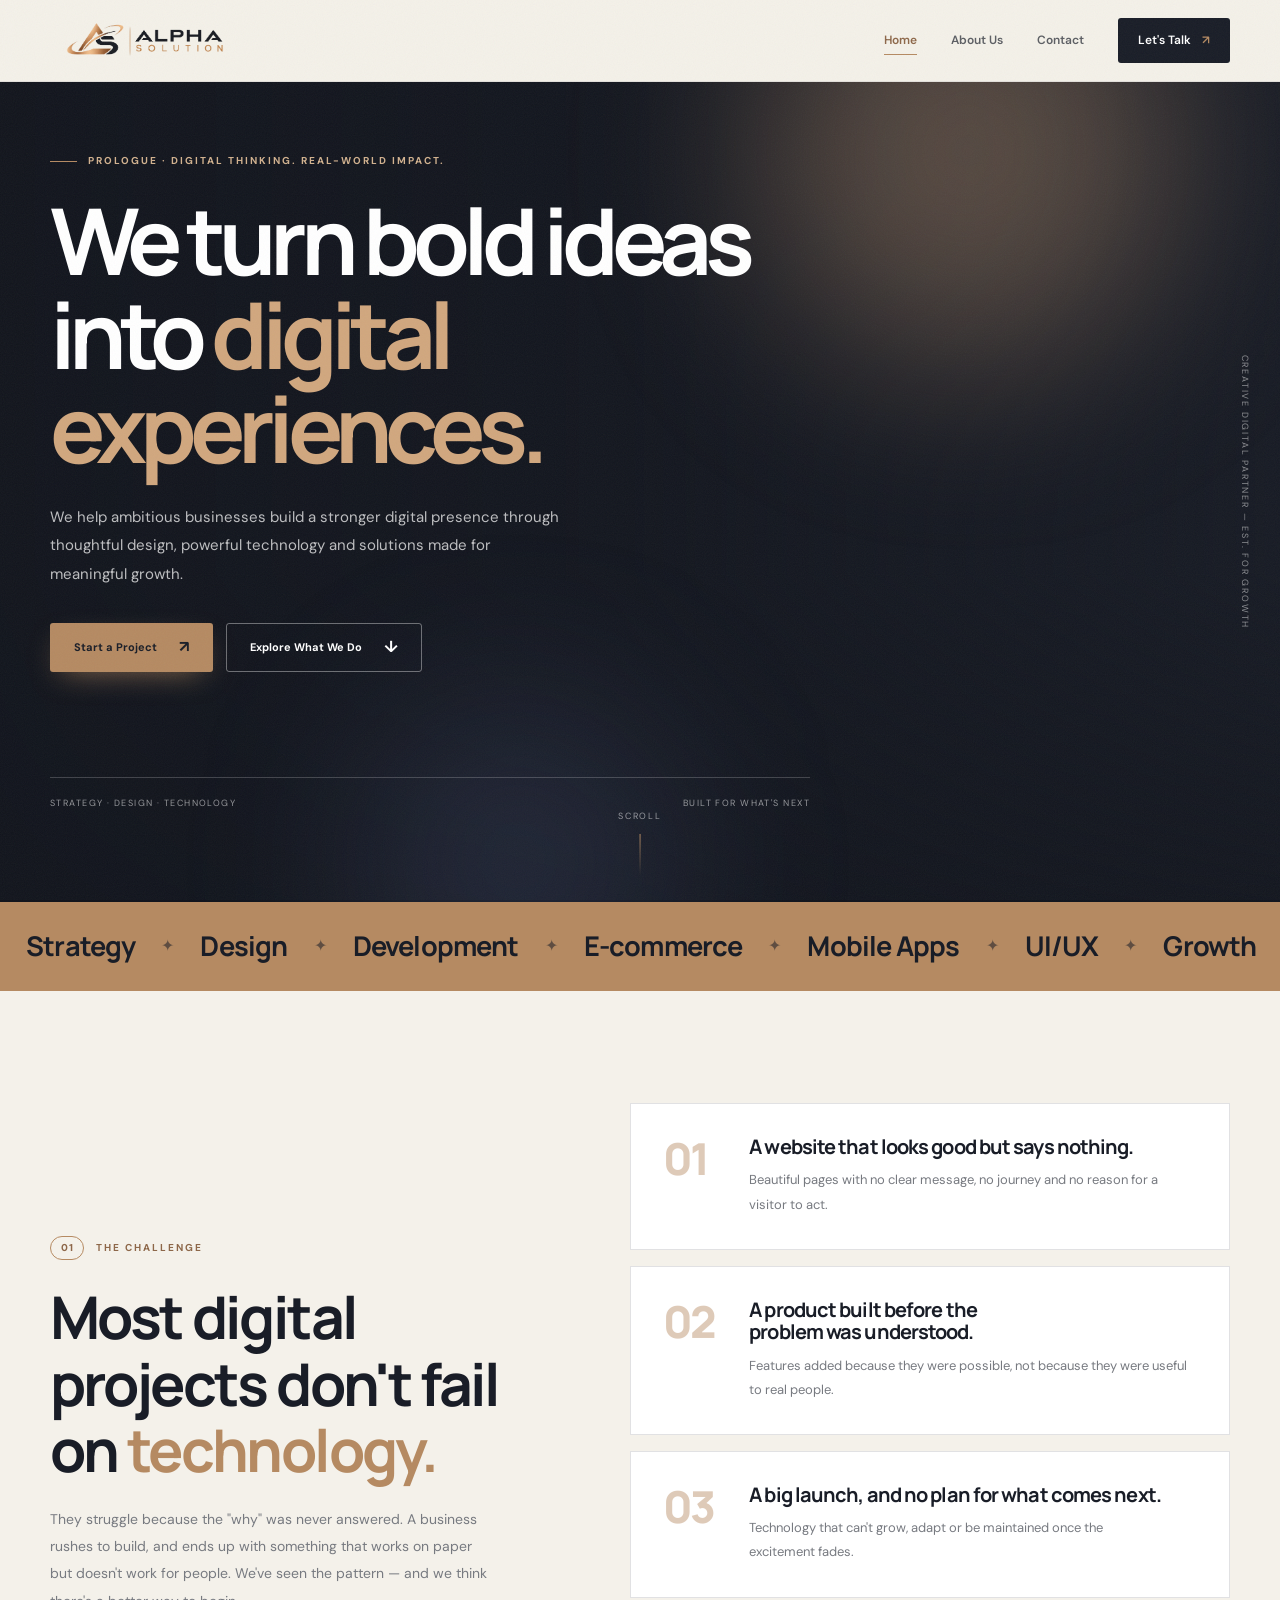
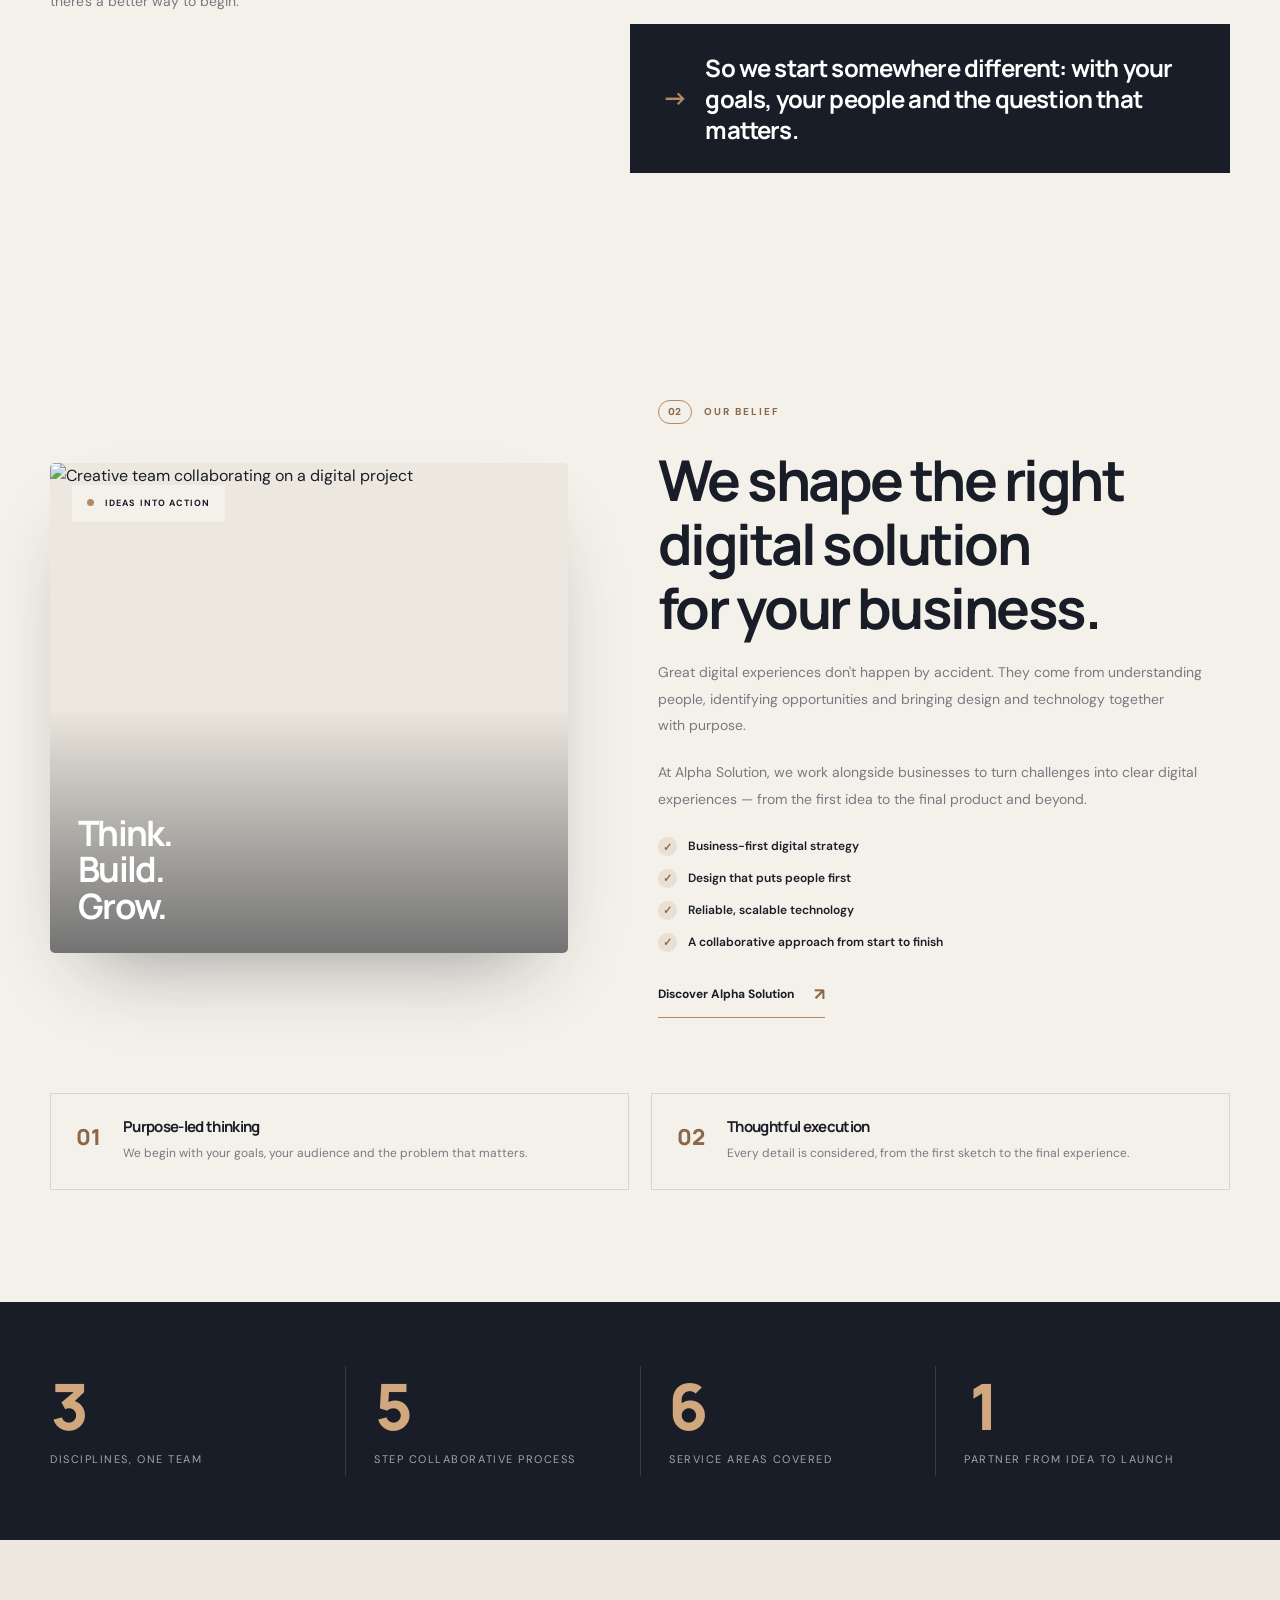
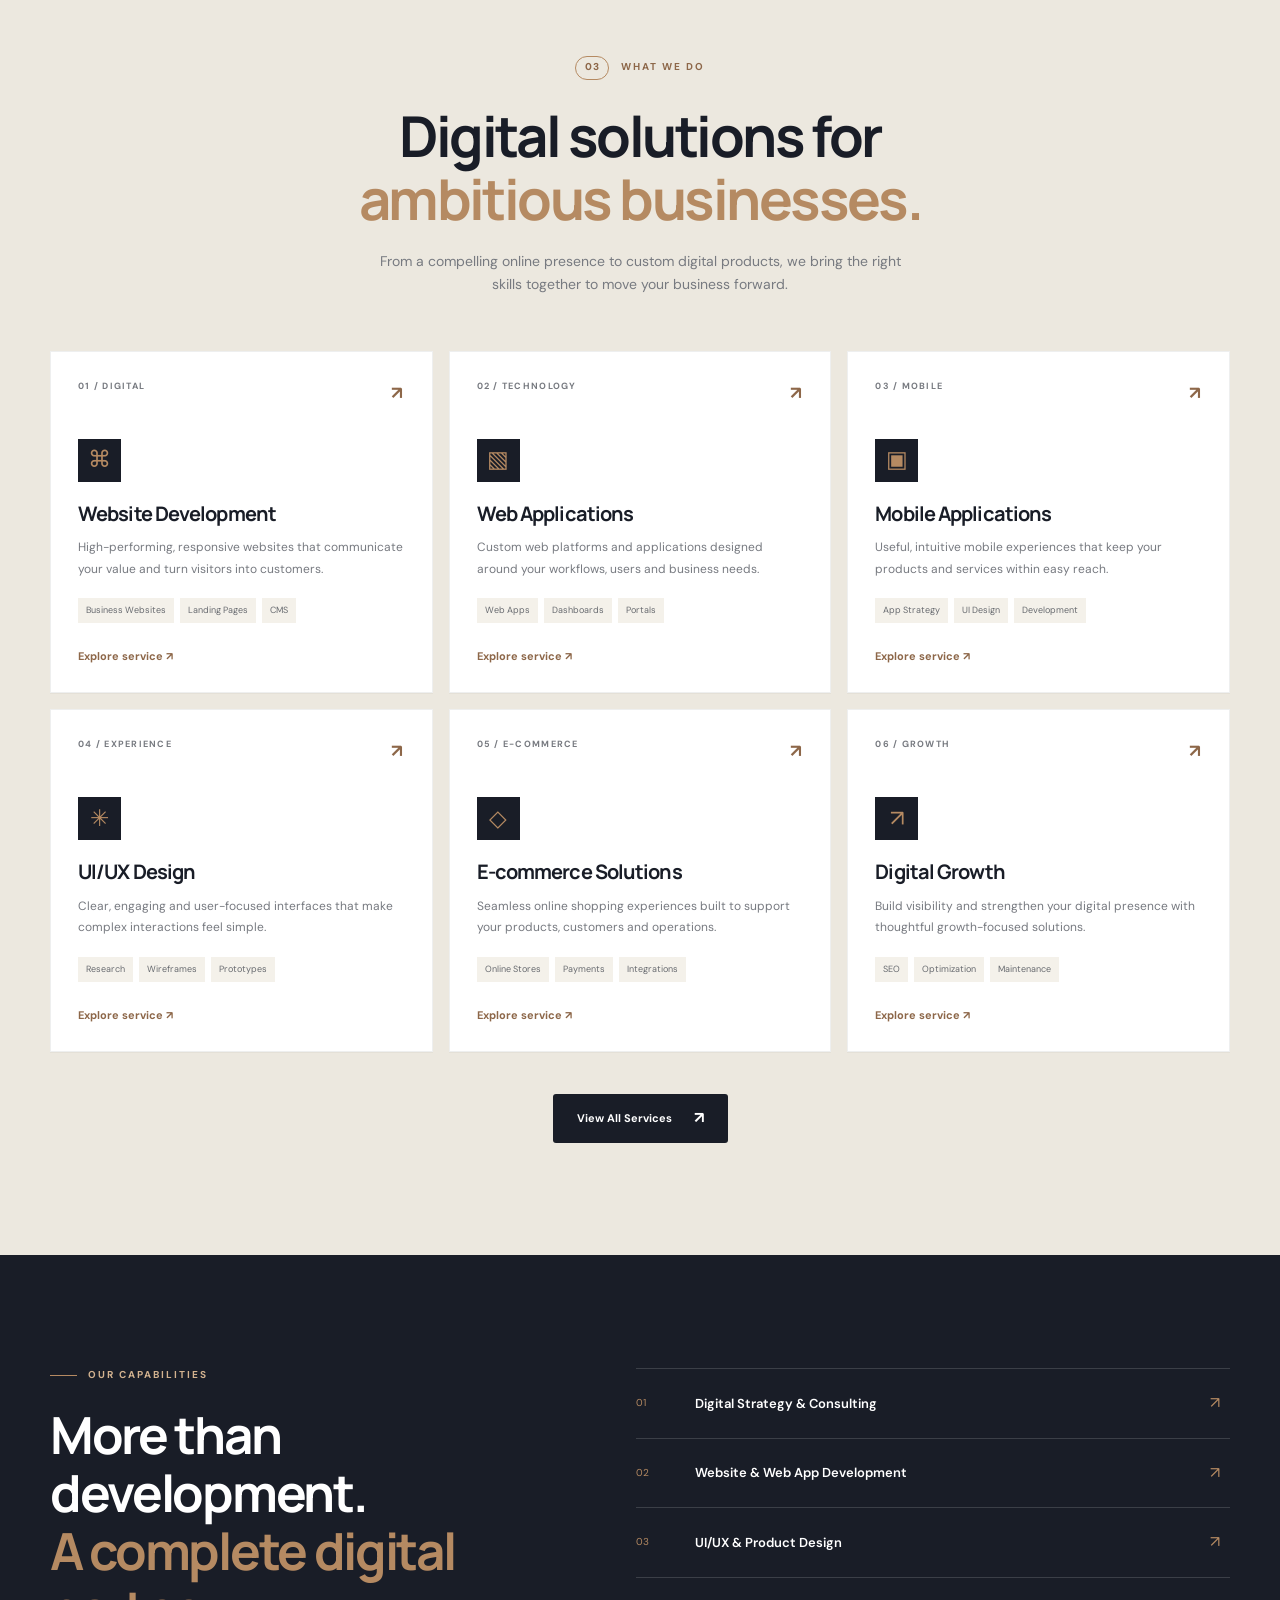
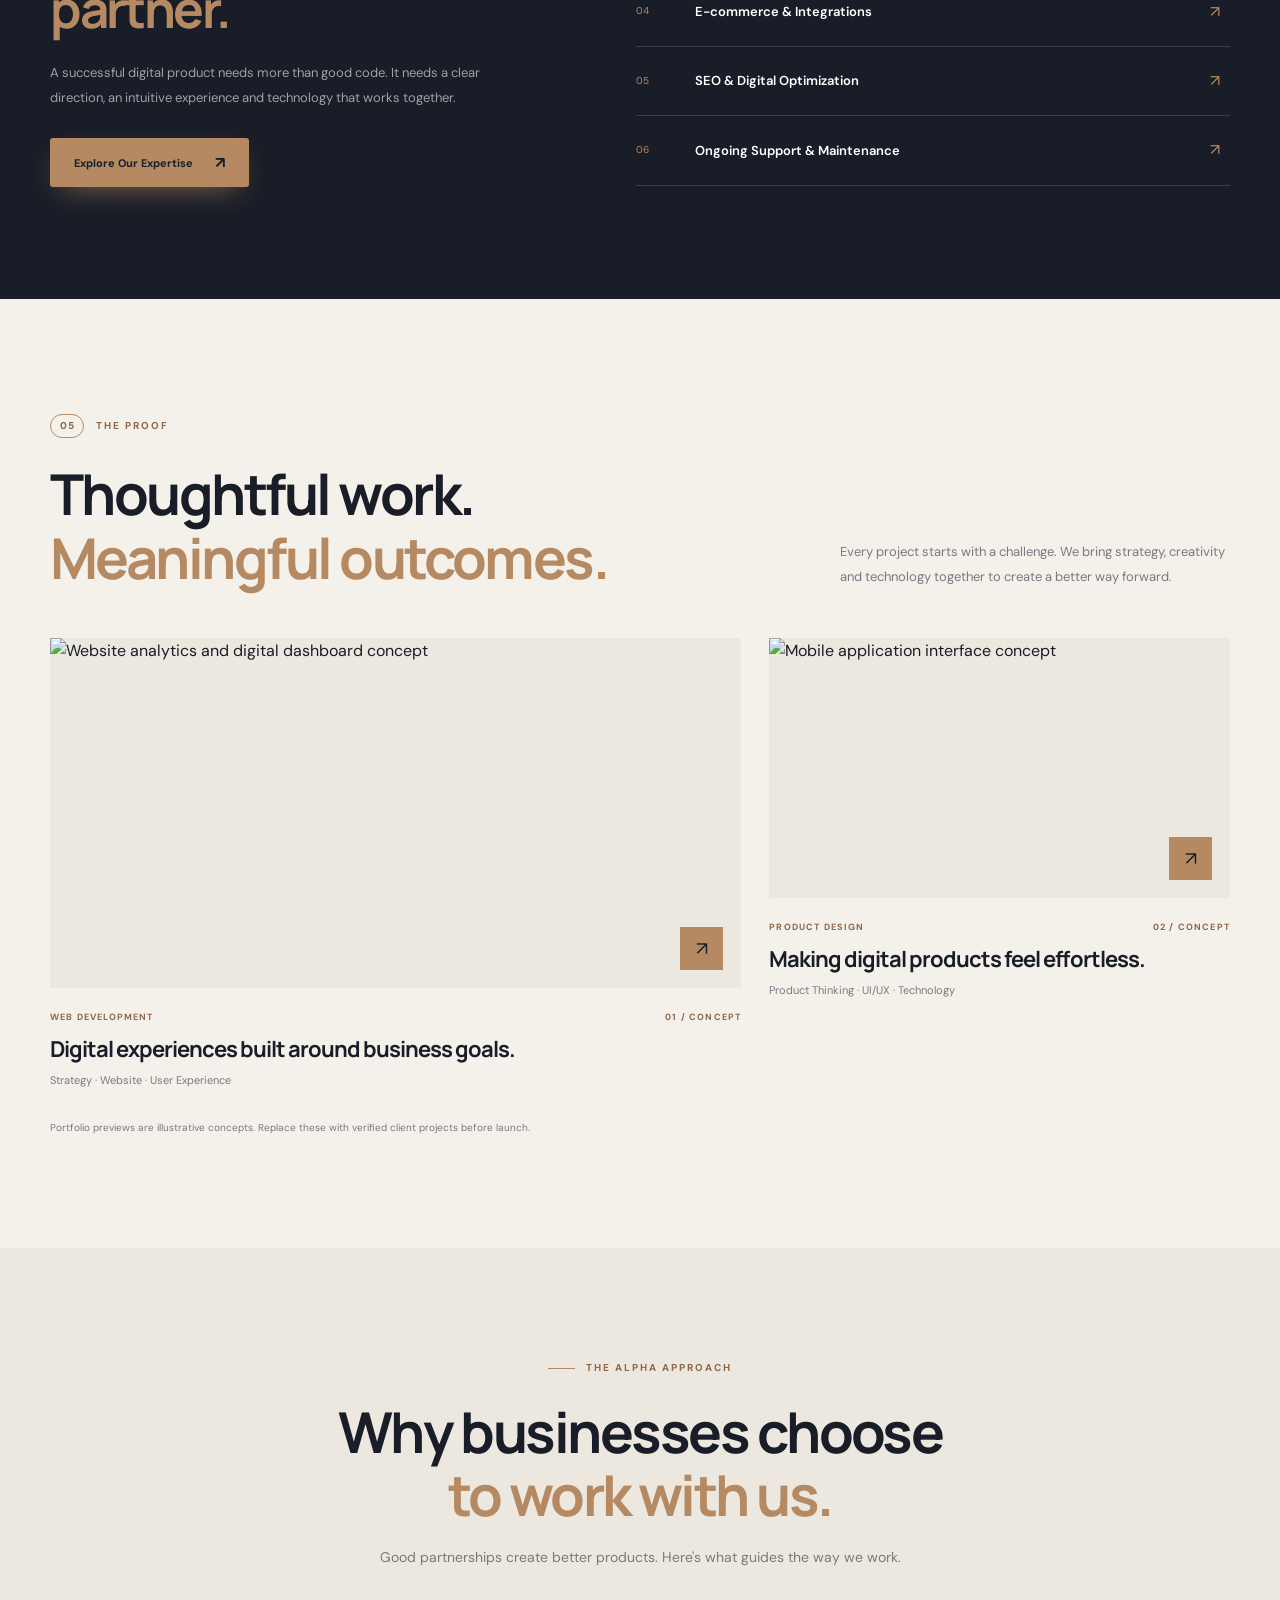
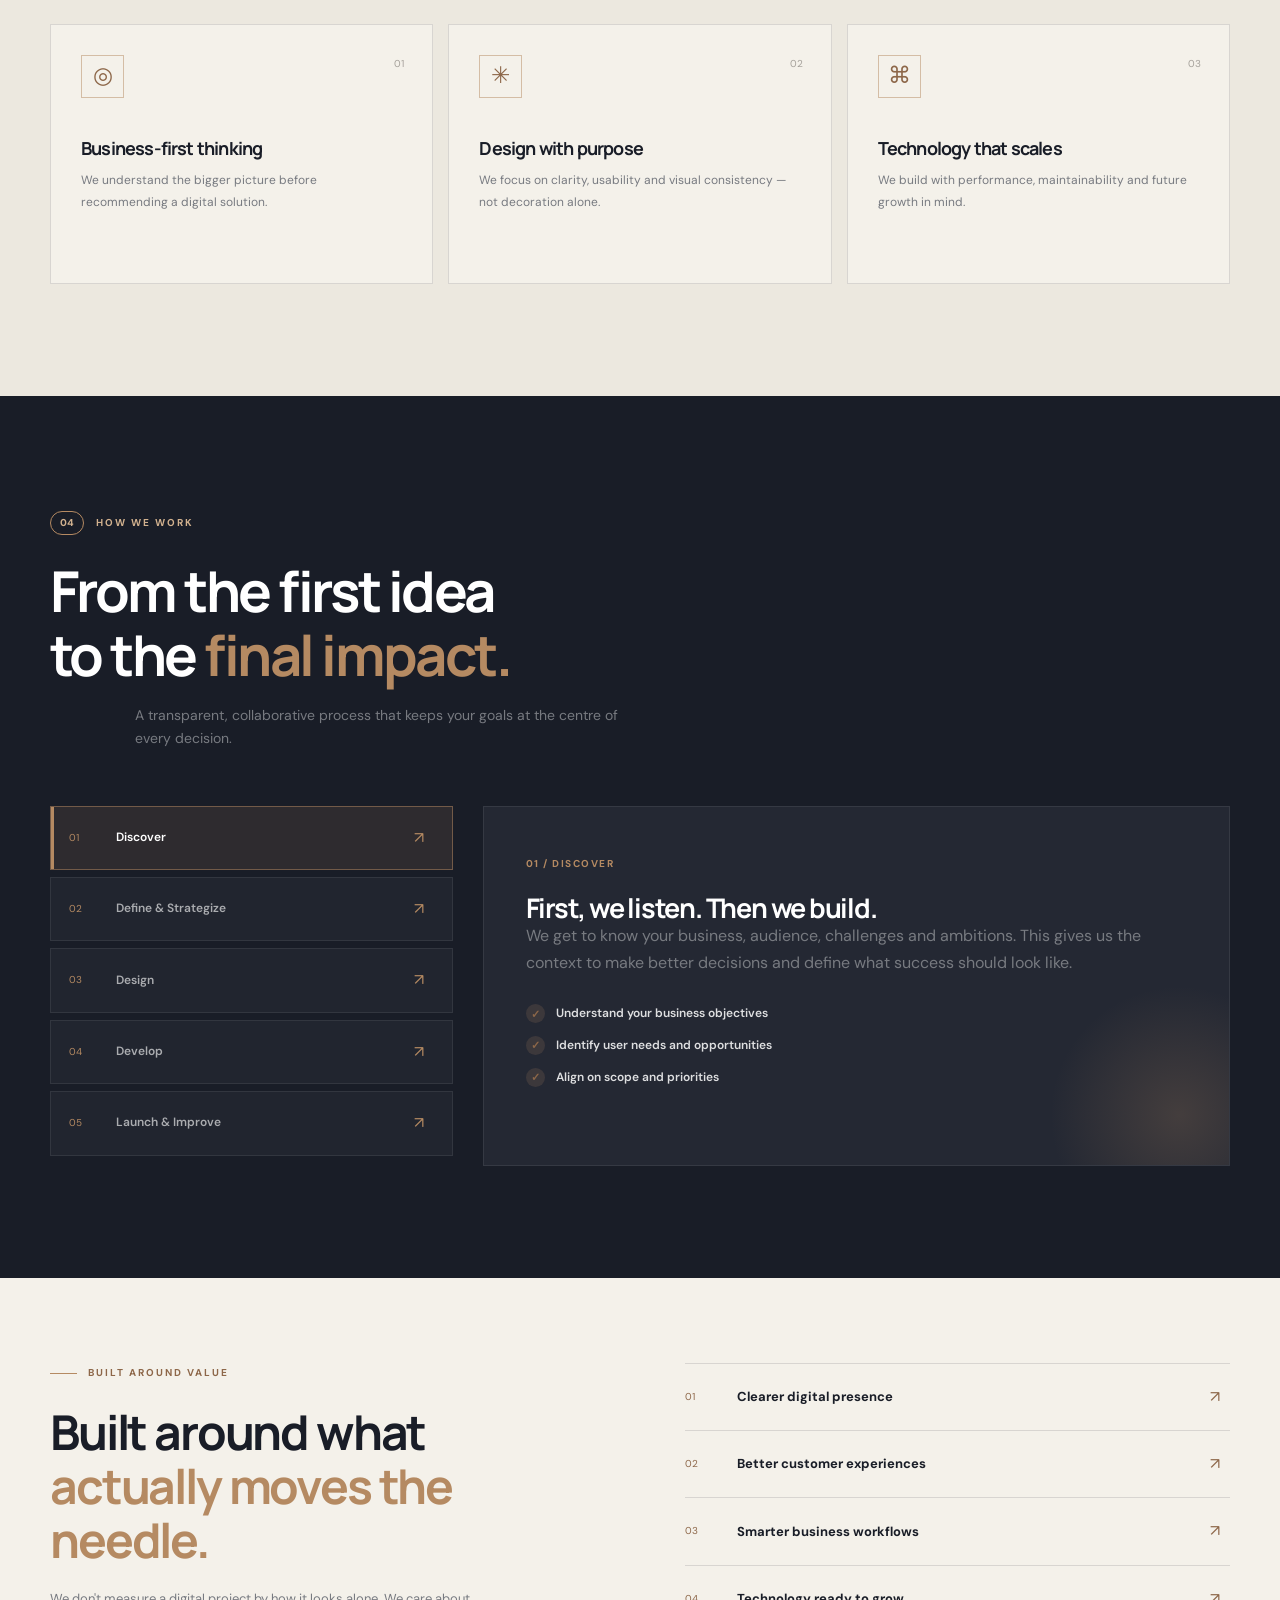
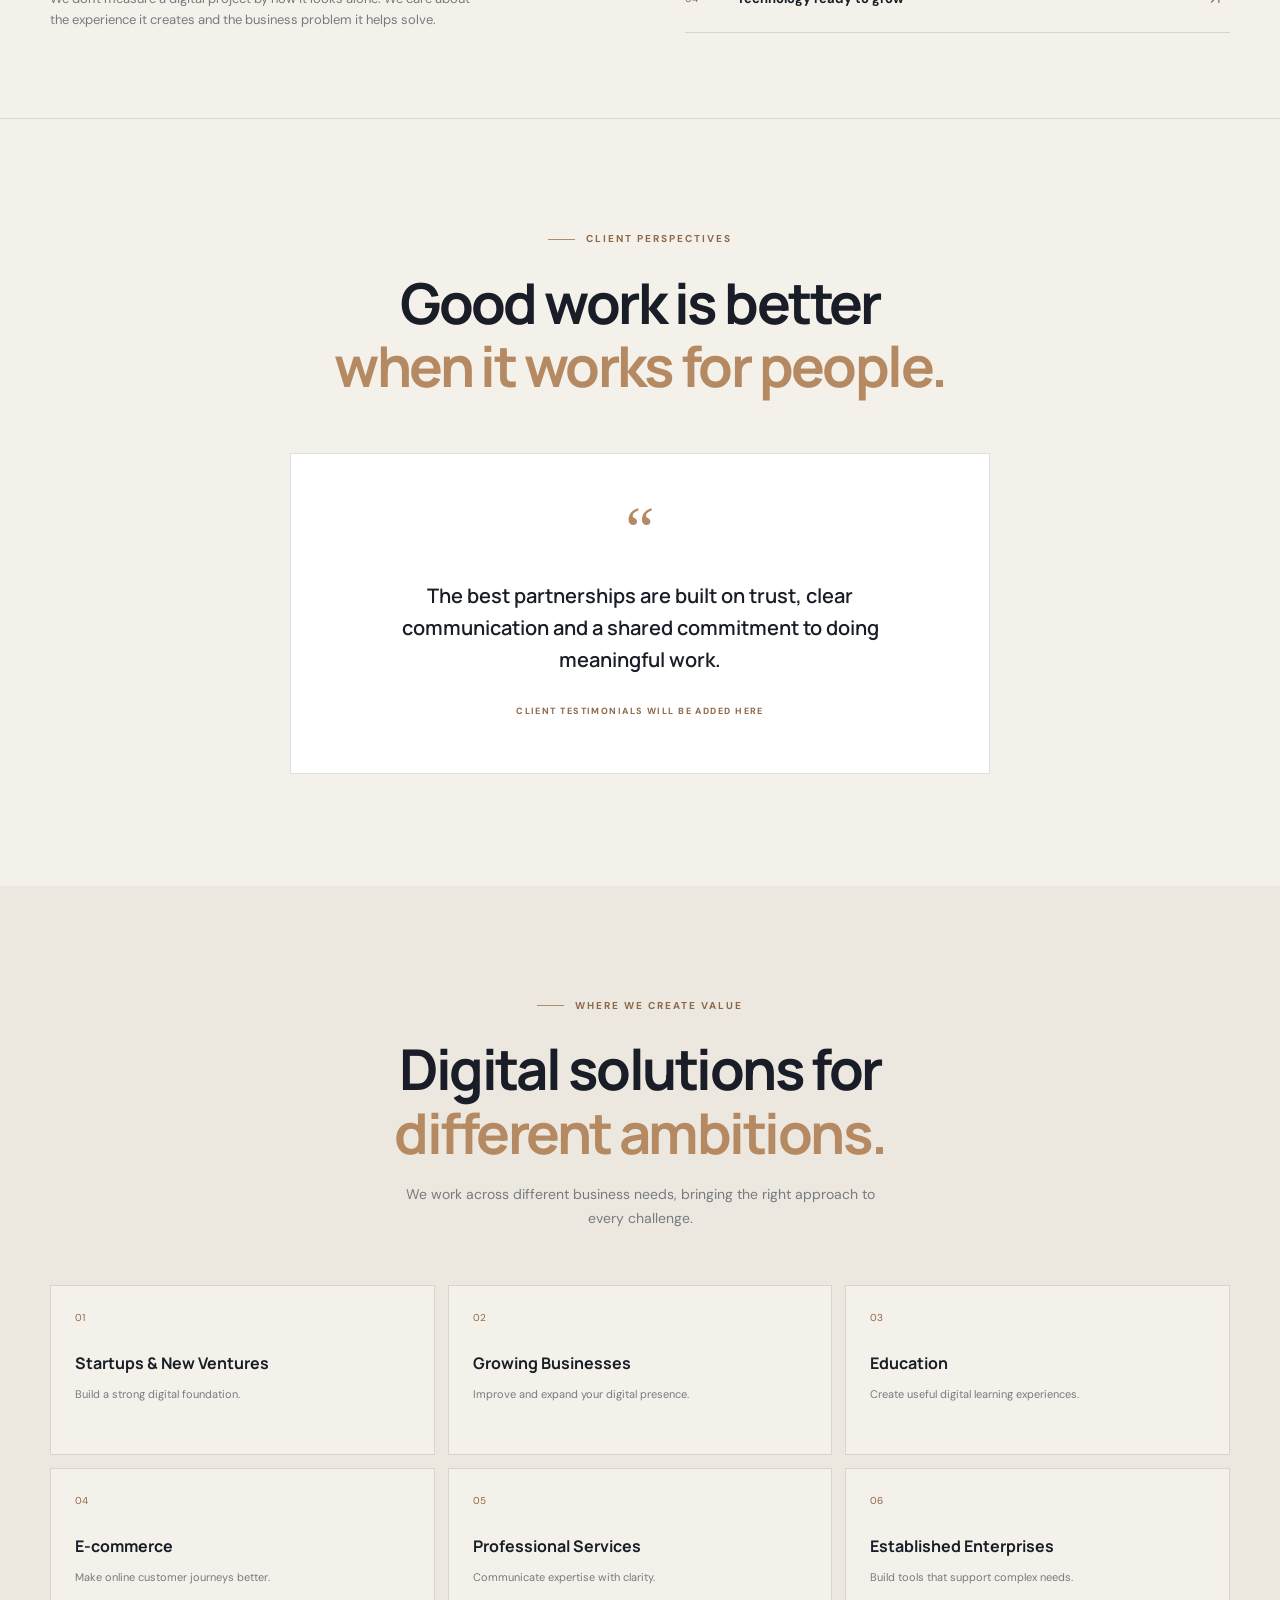
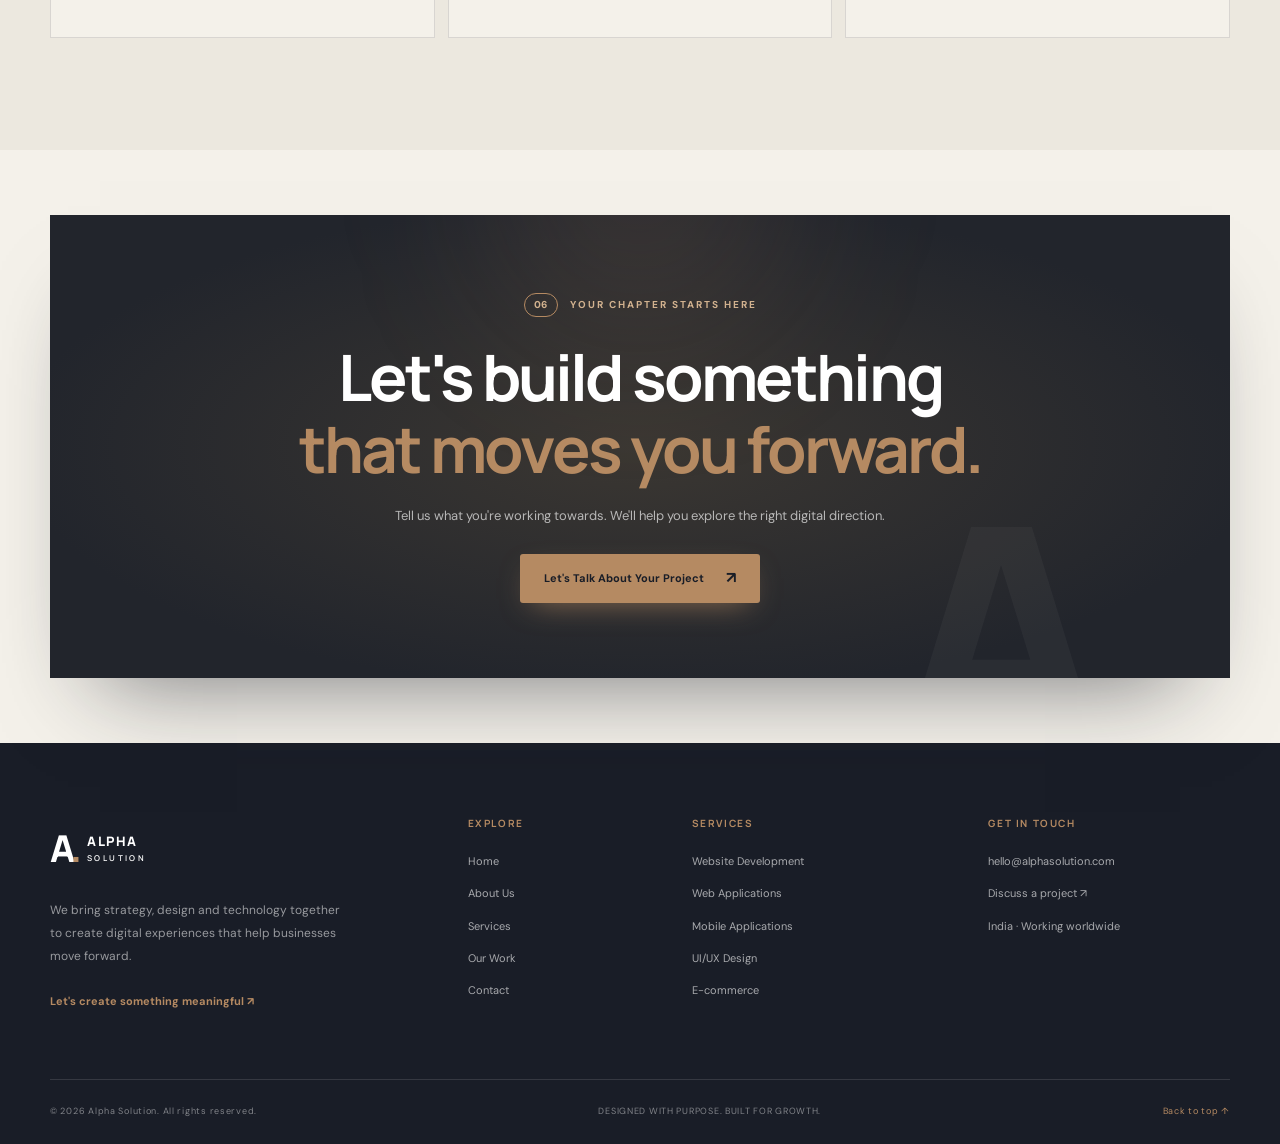
==== commit cc6b498f: "logo add" ====
--- a/index.html
+++ b/index.html
@@ -1,469 +1,683 @@
-<!DOCTYPE html>
+<!doctype html>
 <html lang="en">
-<head>
-  <meta charset="UTF-8" />
-  <meta name="viewport" content="width=device-width, initial-scale=1.0" />
-
-  <title>Alpha Solution | Digital Experiences That Move Business</title>
-  <meta name="description" content="Alpha Solution helps businesses grow with strategic website development, web applications, mobile apps, UI/UX design and digital solutions." />
-
-  <link rel="preconnect" href="https://fonts.googleapis.com">
-  <link rel="preconnect" href="https://fonts.gstatic.com" crossorigin>
-  <link href="https://fonts.googleapis.com/css2?family=DM+Sans:wght@400;500;600;700&family=Manrope:wght@400;500;600;700;800&display=swap" rel="stylesheet">
-
-  <meta name="theme-color" content="#191D27" />
-  <link rel="stylesheet" href="style.css" />
-  <link rel="stylesheet" href="premium.css" />
-  <script src="script.js" defer></script>
-</head>
-
-<body>
-
-  <div class="scroll-progress" id="scrollProgress" aria-hidden="true"></div>
-
-  <!-- NAVBAR -->
-  <header class="navbar" id="navbar">
-    <div class="container nav-inner">
-      <a href="index.html" class="brand">
-        <span class="brand-symbol">A<span>.</span></span>
-        <span class="brand-name">ALPHA <small>SOLUTION</small></span>
-      </a>
-
-      <button class="menu-toggle" id="menuToggle" aria-label="Toggle navigation" aria-expanded="false">
-        <span></span><span></span>
-      </button>
-
-      <nav class="nav-links" id="navLinks">
-        <a href="index.html" class="active">Home</a>
-        <a href="about.html">About Us</a>
-        <!-- <a href="services.html">Services</a>
-        <a href="#work">Our Work</a> -->
-        <a href="contact.html">Contact</a>
-        <a href="contact.html" class="nav-cta">Let's Talk <span>↗</span></a>
-      </nav>
-    </div>
-  </header>
-
-  <main>
-
-    <!-- HERO -->
-    <section class="hero">
-      <div class="hero-image" data-parallax="0.12"></div>
-      <div class="hero-shade"></div>
-      <span class="hero-orb orb-1"></span>
-      <span class="hero-orb orb-2"></span>
-
-      <div class="container hero-content">
-        <div class="eyebrow light-eyebrow">
-          <span class="eyebrow-line"></span>
-          PROLOGUE · DIGITAL THINKING. REAL-WORLD IMPACT.
-        </div>
-
-        <h1>
-          We turn bold ideas<br>
-          into <span>digital experiences.</span>
-        </h1>
-
-        <p class="hero-description">
-          We help ambitious businesses build a stronger digital presence
-          through thoughtful design, powerful technology and solutions
-          made for meaningful growth.
-        </p>
-
-        <div class="hero-actions">
-          <a href="contact.html" class="btn btn-gold">Start a Project <span>↗</span></a>
-          <a href="#services" class="btn btn-outline-light">Explore What We Do <span>↓</span></a>
-        </div>
-
-        <div class="hero-bottom">
-          <span>STRATEGY · DESIGN · TECHNOLOGY</span>
-          <span>BUILT FOR WHAT'S NEXT</span>
-        </div>
+  <head>
+    <meta charset="UTF-8" />
+    <meta name="viewport" content="width=device-width, initial-scale=1.0" />
+
+    <title>Alpha Solution | Digital Experiences That Move Business</title>
+    <meta
+      name="description"
+      content="Alpha Solution helps businesses grow with strategic website development, web applications, mobile apps, UI/UX design and digital solutions."
+    />
+
+    <link rel="preconnect" href="https://fonts.googleapis.com" />
+    <link rel="preconnect" href="https://fonts.gstatic.com" crossorigin />
+    <link
+      href="https://fonts.googleapis.com/css2?family=DM+Sans:wght@400;500;600;700&family=Manrope:wght@400;500;600;700;800&display=swap"
+      rel="stylesheet"
+    />
+
+    <meta name="theme-color" content="#191D27" />
+    <link rel="stylesheet" href="style.css" />
+    <link rel="stylesheet" href="premium.css" />
+    <script src="script.js" defer></script>
+  </head>
+
+  <body>
+    <div class="scroll-progress" id="scrollProgress" aria-hidden="true"></div>
+
+    <!-- NAVBAR -->
+    <header class="navbar" id="navbar">
+      <div class="container nav-inner">
+        <!-- Alpha Solution Logo -->
+        <a href="index.html" class="brand">
+          <img
+            src="assets/logo-black.png"
+            alt="Alpha Solution Logo"
+            class="brand-logo"
+          />
+        </a>
+
+        <button
+          class="menu-toggle"
+          id="menuToggle"
+          aria-label="Toggle navigation"
+          aria-expanded="false"
+        >
+          <span></span>
+          <span></span>
+        </button>
+
+        <nav class="nav-links" id="navLinks">
+          <a href="index.html" class="active">Home</a>
+          <a href="about.html">About Us</a>
+          <!-- <a href="services.html">Services</a>
+      <a href="#work">Our Work</a> -->
+          <a href="contact.html">Contact</a>
+
+          <a href="contact.html" class="nav-cta"> Let's Talk <span>↗</span> </a>
+        </nav>
       </div>
-
-      <div class="hero-side-note">CREATIVE DIGITAL PARTNER — EST. FOR GROWTH</div>
-      <a href="#story" class="hero-scroll" aria-label="Scroll to the story">SCROLL<i></i></a>
-    </section>
-
-    <!-- MARQUEE -->
-    <div class="marquee" aria-hidden="true">
-      <div class="marquee-track">
-        <div class="marquee-group">
-          <span>Strategy</span><i>✦</i><span>Design</span><i>✦</i><span>Development</span><i>✦</i><span>E-commerce</span><i>✦</i><span>Mobile Apps</span><i>✦</i><span>UI/UX</span><i>✦</i><span>Growth</span><i>✦</i>
-        </div>
-        <div class="marquee-group">
-          <span>Strategy</span><i>✦</i><span>Design</span><i>✦</i><span>Development</span><i>✦</i><span>E-commerce</span><i>✦</i><span>Mobile Apps</span><i>✦</i><span>UI/UX</span><i>✦</i><span>Growth</span><i>✦</i>
+    </header>
+    <main>
+      <!-- HERO -->
+      <section class="hero">
+        <div class="hero-image" data-parallax="0.12"></div>
+        <div class="hero-shade"></div>
+        <span class="hero-orb orb-1"></span>
+        <span class="hero-orb orb-2"></span>
+
+        <div class="container hero-content">
+          <div class="eyebrow light-eyebrow">
+            <span class="eyebrow-line"></span>
+            PROLOGUE · DIGITAL THINKING. REAL-WORLD IMPACT.
+          </div>
+
+          <h1>
+            We turn bold ideas<br />
+            into <span>digital experiences.</span>
+          </h1>
+
+          <p class="hero-description">
+            We help ambitious businesses build a stronger digital presence
+            through thoughtful design, powerful technology and solutions made
+            for meaningful growth.
+          </p>
+
+          <div class="hero-actions">
+            <a href="contact.html" class="btn btn-gold"
+              >Start a Project <span>↗</span></a
+            >
+            <a href="#services" class="btn btn-outline-light"
+              >Explore What We Do <span>↓</span></a
+            >
+          </div>
+
+          <div class="hero-bottom">
+            <span>STRATEGY · DESIGN · TECHNOLOGY</span>
+            <span>BUILT FOR WHAT'S NEXT</span>
+          </div>
+        </div>
+
+        <div class="hero-side-note">
+          CREATIVE DIGITAL PARTNER — EST. FOR GROWTH
+        </div>
+        <a href="#story" class="hero-scroll" aria-label="Scroll to the story"
+          >SCROLL<i></i
+        ></a>
+      </section>
+
+      <!-- MARQUEE -->
+      <div class="marquee" aria-hidden="true">
+        <div class="marquee-track">
+          <div class="marquee-group">
+            <span>Strategy</span><i>✦</i><span>Design</span><i>✦</i
+            ><span>Development</span><i>✦</i><span>E-commerce</span><i>✦</i
+            ><span>Mobile Apps</span><i>✦</i><span>UI/UX</span><i>✦</i
+            ><span>Growth</span><i>✦</i>
+          </div>
+          <div class="marquee-group">
+            <span>Strategy</span><i>✦</i><span>Design</span><i>✦</i
+            ><span>Development</span><i>✦</i><span>E-commerce</span><i>✦</i
+            ><span>Mobile Apps</span><i>✦</i><span>UI/UX</span><i>✦</i
+            ><span>Growth</span><i>✦</i>
+          </div>
         </div>
       </div>
-    </div>
-
-    <!-- CHAPTER 01 — THE CHALLENGE -->
-    <section class="story-problem section-space" id="story">
-      <div class="container problem-grid">
-        <div class="problem-intro">
-          <div class="chapter"><b>01</b> THE CHALLENGE</div>
-          <h2>Most digital projects don't fail on <span>technology.</span></h2>
-          <p>
-            They struggle because the "why" was never answered. A business
-            rushes to build, and ends up with something that works on paper
-            but doesn't work for people. We've seen the pattern — and we
-            think there's a better way to begin.
+
+      <!-- CHAPTER 01 — THE CHALLENGE -->
+      <section class="story-problem section-space" id="story">
+        <div class="container problem-grid">
+          <div class="problem-intro">
+            <div class="chapter"><b>01</b> THE CHALLENGE</div>
+            <h2>
+              Most digital projects don't fail on <span>technology.</span>
+            </h2>
+            <p>
+              They struggle because the "why" was never answered. A business
+              rushes to build, and ends up with something that works on paper
+              but doesn't work for people. We've seen the pattern — and we think
+              there's a better way to begin.
+            </p>
+          </div>
+
+          <div class="problem-list">
+            <article class="problem-card">
+              <span class="pc-num">01</span>
+              <div>
+                <h3>A website that looks good but says nothing.</h3>
+                <p>
+                  Beautiful pages with no clear message, no journey and no
+                  reason for a visitor to act.
+                </p>
+              </div>
+            </article>
+
+            <article class="problem-card">
+              <span class="pc-num">02</span>
+              <div>
+                <h3>A product built before the problem was understood.</h3>
+                <p>
+                  Features added because they were possible, not because they
+                  were useful to real people.
+                </p>
+              </div>
+            </article>
+
+            <article class="problem-card">
+              <span class="pc-num">03</span>
+              <div>
+                <h3>A big launch, and no plan for what comes next.</h3>
+                <p>
+                  Technology that can't grow, adapt or be maintained once the
+                  excitement fades.
+                </p>
+              </div>
+            </article>
+
+            <div class="problem-turn">
+              <span>→</span>
+              So we start somewhere different: with your goals, your people and
+              the question that matters.
+            </div>
+          </div>
+        </div>
+      </section>
+
+      <!-- INTRO / ABOUT PREVIEW -->
+      <section class="intro-section section-space">
+        <div class="container">
+          <div class="intro-grid">
+            <div class="intro-visual">
+              <img
+                src="https://images.unsplash.com/photo-1521737711867-e3b97375f902?auto=format&fit=crop&w=1000&q=85"
+                alt="Creative team collaborating on a digital project"
+                loading="lazy"
+              />
+              <div class="visual-tag">
+                <span class="tag-dot"></span>
+                IDEAS INTO ACTION
+              </div>
+              <div class="visual-note">
+                <strong>Think.</strong>
+                <strong>Build.</strong>
+                <strong>Grow.</strong>
+              </div>
+            </div>
+
+            <div class="intro-content">
+              <div class="chapter"><b>02</b> OUR BELIEF</div>
+              <h2>We shape the right digital solution for your business.</h2>
+              <p>
+                Great digital experiences don't happen by accident. They come
+                from understanding people, identifying opportunities and
+                bringing design and technology together with purpose.
+              </p>
+              <p>
+                At Alpha Solution, we work alongside businesses to turn
+                challenges into clear digital experiences — from the first idea
+                to the final product and beyond.
+              </p>
+
+              <ul class="check-list">
+                <li><span>✓</span> Business-first digital strategy</li>
+                <li><span>✓</span> Design that puts people first</li>
+                <li><span>✓</span> Reliable, scalable technology</li>
+                <li>
+                  <span>✓</span> A collaborative approach from start to finish
+                </li>
+              </ul>
+
+              <a href="about.html" class="text-link"
+                >Discover Alpha Solution <span>↗</span></a
+              >
+            </div>
+          </div>
+
+          <div class="intro-highlights">
+            <article>
+              <span class="highlight-number">01</span>
+              <div>
+                <h3>Purpose-led thinking</h3>
+                <p>
+                  We begin with your goals, your audience and the problem that
+                  matters.
+                </p>
+              </div>
+            </article>
+            <article>
+              <span class="highlight-number">02</span>
+              <div>
+                <h3>Thoughtful execution</h3>
+                <p>
+                  Every detail is considered, from the first sketch to the final
+                  experience.
+                </p>
+              </div>
+            </article>
+          </div>
+        </div>
+      </section>
+
+      <!-- STATS -->
+      <section class="stats-band">
+        <div class="container stats-grid">
+          <div class="stat">
+            <strong data-count="3">0</strong><span>Disciplines, one team</span>
+          </div>
+          <div class="stat">
+            <strong data-count="5">0</strong
+            ><span>Step collaborative process</span>
+          </div>
+          <div class="stat">
+            <strong data-count="6">0</strong><span>Service areas covered</span>
+          </div>
+          <div class="stat">
+            <strong data-count="1">0</strong
+            ><span>Partner from idea to launch</span>
+          </div>
+        </div>
+      </section>
+
+      <!-- SERVICES -->
+      <section class="services-section section-space" id="services">
+        <div class="container">
+          <div class="section-heading centered">
+            <div class="chapter"><b>03</b> WHAT WE DO</div>
+            <h2>
+              Digital solutions for<br /><span>ambitious businesses.</span>
+            </h2>
+            <p>
+              From a compelling online presence to custom digital products, we
+              bring the right skills together to move your business forward.
+            </p>
+          </div>
+
+          <div class="services-grid">
+            <a href="services.html" class="service-card">
+              <div class="service-top">
+                <span>01 / DIGITAL</span><span class="service-arrow">↗</span>
+              </div>
+              <div class="service-icon">⌘</div>
+              <h3>Website Development</h3>
+              <p>
+                High-performing, responsive websites that communicate your value
+                and turn visitors into customers.
+              </p>
+              <div class="service-tags">
+                <span>Business Websites</span><span>Landing Pages</span
+                ><span>CMS</span>
+              </div>
+              <span class="card-link">Explore service ↗</span>
+            </a>
+
+            <a href="services.html" class="service-card">
+              <div class="service-top">
+                <span>02 / TECHNOLOGY</span><span class="service-arrow">↗</span>
+              </div>
+              <div class="service-icon">▧</div>
+              <h3>Web Applications</h3>
+              <p>
+                Custom web platforms and applications designed around your
+                workflows, users and business needs.
+              </p>
+              <div class="service-tags">
+                <span>Web Apps</span><span>Dashboards</span><span>Portals</span>
+              </div>
+              <span class="card-link">Explore service ↗</span>
+            </a>
+
+            <a href="services.html" class="service-card">
+              <div class="service-top">
+                <span>03 / MOBILE</span><span class="service-arrow">↗</span>
+              </div>
+              <div class="service-icon">▣</div>
+              <h3>Mobile Applications</h3>
+              <p>
+                Useful, intuitive mobile experiences that keep your products and
+                services within easy reach.
+              </p>
+              <div class="service-tags">
+                <span>App Strategy</span><span>UI Design</span
+                ><span>Development</span>
+              </div>
+              <span class="card-link">Explore service ↗</span>
+            </a>
+
+            <a href="services.html" class="service-card">
+              <div class="service-top">
+                <span>04 / EXPERIENCE</span><span class="service-arrow">↗</span>
+              </div>
+              <div class="service-icon">✳</div>
+              <h3>UI/UX Design</h3>
+              <p>
+                Clear, engaging and user-focused interfaces that make complex
+                interactions feel simple.
+              </p>
+              <div class="service-tags">
+                <span>Research</span><span>Wireframes</span
+                ><span>Prototypes</span>
+              </div>
+              <span class="card-link">Explore service ↗</span>
+            </a>
+
+            <a href="services.html" class="service-card">
+              <div class="service-top">
+                <span>05 / E-COMMERCE</span><span class="service-arrow">↗</span>
+              </div>
+              <div class="service-icon">◇</div>
+              <h3>E-commerce Solutions</h3>
+              <p>
+                Seamless online shopping experiences built to support your
+                products, customers and operations.
+              </p>
+              <div class="service-tags">
+                <span>Online Stores</span><span>Payments</span
+                ><span>Integrations</span>
+              </div>
+              <span class="card-link">Explore service ↗</span>
+            </a>
+
+            <a href="services.html" class="service-card">
+              <div class="service-top">
+                <span>06 / GROWTH</span><span class="service-arrow">↗</span>
+              </div>
+              <div class="service-icon">↗</div>
+              <h3>Digital Growth</h3>
+              <p>
+                Build visibility and strengthen your digital presence with
+                thoughtful growth-focused solutions.
+              </p>
+              <div class="service-tags">
+                <span>SEO</span><span>Optimization</span
+                ><span>Maintenance</span>
+              </div>
+              <span class="card-link">Explore service ↗</span>
+            </a>
+          </div>
+
+          <div class="section-bottom-link">
+            <a href="services.html" class="btn btn-dark"
+              >View All Services <span>↗</span></a
+            >
+          </div>
+        </div>
+      </section>
+
+      <!-- CAPABILITIES -->
+      <section class="capabilities-section section-space">
+        <div class="container capabilities-grid">
+          <div class="capabilities-content">
+            <div class="eyebrow light-eyebrow">
+              <span class="eyebrow-line"></span> OUR CAPABILITIES
+            </div>
+            <h2>
+              More than development.<br /><span
+                >A complete digital partner.</span
+              >
+            </h2>
+            <p>
+              A successful digital product needs more than good code. It needs a
+              clear direction, an intuitive experience and technology that works
+              together.
+            </p>
+            <a href="services.html" class="btn btn-gold"
+              >Explore Our Expertise <span>↗</span></a
+            >
+          </div>
+
+          <div class="capability-list">
+            <div>
+              <span>01</span><strong>Digital Strategy & Consulting</strong
+              ><span>↗</span>
+            </div>
+            <div>
+              <span>02</span><strong>Website & Web App Development</strong
+              ><span>↗</span>
+            </div>
+            <div>
+              <span>03</span><strong>UI/UX & Product Design</strong
+              ><span>↗</span>
+            </div>
+            <div>
+              <span>04</span><strong>E-commerce & Integrations</strong
+              ><span>↗</span>
+            </div>
+            <div>
+              <span>05</span><strong>SEO & Digital Optimization</strong
+              ><span>↗</span>
+            </div>
+            <div>
+              <span>06</span><strong>Ongoing Support & Maintenance</strong
+              ><span>↗</span>
+            </div>
+          </div>
+        </div>
+      </section>
+
+      <!-- FEATURED WORK -->
+      <section class="work-section section-space" id="work">
+        <div class="container">
+          <div class="work-heading">
+            <div>
+              <div class="chapter"><b>05</b> THE PROOF</div>
+              <h2>Thoughtful work.<br /><span>Meaningful outcomes.</span></h2>
+            </div>
+            <p>
+              Every project starts with a challenge. We bring strategy,
+              creativity and technology together to create a better way forward.
+            </p>
+          </div>
+
+          <div class="projects-grid">
+            <article class="project-card project-large">
+              <a href="contact.html" class="project-image">
+                <img
+                  src="https://images.unsplash.com/photo-1460925895917-afdab827c52f?auto=format&fit=crop&w=1200&q=85"
+                  alt="Website analytics and digital dashboard concept"
+                  loading="lazy"
+                />
+                <span class="project-open">↗</span>
+              </a>
+              <div class="project-meta">
+                <span>WEB DEVELOPMENT</span><span>01 / CONCEPT</span>
+              </div>
+              <h3>Digital experiences built around business goals.</h3>
+              <p>Strategy · Website · User Experience</p>
+            </article>
+
+            <article class="project-card">
+              <a href="contact.html" class="project-image">
+                <img
+                  src="https://images.unsplash.com/photo-1551650975-87deedd944c3?auto=format&fit=crop&w=1000&q=85"
+                  alt="Mobile application interface concept"
+                  loading="lazy"
+                />
+                <span class="project-open">↗</span>
+              </a>
+              <div class="project-meta">
+                <span>PRODUCT DESIGN</span><span>02 / CONCEPT</span>
+              </div>
+              <h3>Making digital products feel effortless.</h3>
+              <p>Product Thinking · UI/UX · Technology</p>
+            </article>
+          </div>
+
+          <p class="portfolio-disclaimer">
+            Portfolio previews are illustrative concepts. Replace these with
+            verified client projects before launch.
           </p>
         </div>
-
-        <div class="problem-list">
-          <article class="problem-card">
-            <span class="pc-num">01</span>
-            <div>
-              <h3>A website that looks good but says nothing.</h3>
-              <p>Beautiful pages with no clear message, no journey and no reason for a visitor to act.</p>
-            </div>
-          </article>
-
-          <article class="problem-card">
-            <span class="pc-num">02</span>
-            <div>
-              <h3>A product built before the problem was understood.</h3>
-              <p>Features added because they were possible, not because they were useful to real people.</p>
-            </div>
-          </article>
-
-          <article class="problem-card">
-            <span class="pc-num">03</span>
-            <div>
-              <h3>A big launch, and no plan for what comes next.</h3>
-              <p>Technology that can't grow, adapt or be maintained once the excitement fades.</p>
-            </div>
-          </article>
-
-          <div class="problem-turn">
-            <span>→</span>
-            So we start somewhere different: with your goals, your people and the question that matters.
-          </div>
-        </div>
-      </div>
-    </section>
-
-    <!-- INTRO / ABOUT PREVIEW -->
-    <section class="intro-section section-space">
-      <div class="container">
-        <div class="intro-grid">
-          <div class="intro-visual">
-            <img
-              src="https://images.unsplash.com/photo-1521737711867-e3b97375f902?auto=format&fit=crop&w=1000&q=85"
-              alt="Creative team collaborating on a digital project"
-              loading="lazy"
-            />
-            <div class="visual-tag">
-              <span class="tag-dot"></span>
-              IDEAS INTO ACTION
-            </div>
-            <div class="visual-note">
-              <strong>Think.</strong>
-              <strong>Build.</strong>
-              <strong>Grow.</strong>
-            </div>
-          </div>
-
-          <div class="intro-content">
-            <div class="chapter"><b>02</b> OUR BELIEF</div>
-            <h2>We shape the right digital solution for your business.</h2>
-            <p>
-              Great digital experiences don't happen by accident. They come
-              from understanding people, identifying opportunities and
-              bringing design and technology together with purpose.
-            </p>
-            <p>
-              At Alpha Solution, we work alongside businesses to turn
-              challenges into clear digital experiences — from the first
-              idea to the final product and beyond.
-            </p>
-
-            <ul class="check-list">
-              <li><span>✓</span> Business-first digital strategy</li>
-              <li><span>✓</span> Design that puts people first</li>
-              <li><span>✓</span> Reliable, scalable technology</li>
-              <li><span>✓</span> A collaborative approach from start to finish</li>
-            </ul>
-
-            <a href="about.html" class="text-link">Discover Alpha Solution <span>↗</span></a>
-          </div>
-        </div>
-
-        <div class="intro-highlights">
-          <article>
-            <span class="highlight-number">01</span>
-            <div>
-              <h3>Purpose-led thinking</h3>
-              <p>We begin with your goals, your audience and the problem that matters.</p>
-            </div>
-          </article>
-          <article>
-            <span class="highlight-number">02</span>
-            <div>
-              <h3>Thoughtful execution</h3>
-              <p>Every detail is considered, from the first sketch to the final experience.</p>
-            </div>
-          </article>
-        </div>
-      </div>
-    </section>
-
-    <!-- STATS -->
-    <section class="stats-band">
-      <div class="container stats-grid">
-        <div class="stat"><strong data-count="3">0</strong><span>Disciplines, one team</span></div>
-        <div class="stat"><strong data-count="5">0</strong><span>Step collaborative process</span></div>
-        <div class="stat"><strong data-count="6">0</strong><span>Service areas covered</span></div>
-        <div class="stat"><strong data-count="1">0</strong><span>Partner from idea to launch</span></div>
-      </div>
-    </section>
-
-    <!-- SERVICES -->
-    <section class="services-section section-space" id="services">
-      <div class="container">
-        <div class="section-heading centered">
-          <div class="chapter"><b>03</b> WHAT WE DO</div>
-          <h2>Digital solutions for<br><span>ambitious businesses.</span></h2>
-          <p>
-            From a compelling online presence to custom digital products,
-            we bring the right skills together to move your business forward.
-          </p>
-        </div>
-
-        <div class="services-grid">
-          <a href="services.html" class="service-card">
-            <div class="service-top"><span>01 / DIGITAL</span><span class="service-arrow">↗</span></div>
-            <div class="service-icon">⌘</div>
-            <h3>Website Development</h3>
-            <p>High-performing, responsive websites that communicate your value and turn visitors into customers.</p>
-            <div class="service-tags"><span>Business Websites</span><span>Landing Pages</span><span>CMS</span></div>
-            <span class="card-link">Explore service ↗</span>
-          </a>
-
-          <a href="services.html" class="service-card">
-            <div class="service-top"><span>02 / TECHNOLOGY</span><span class="service-arrow">↗</span></div>
-            <div class="service-icon">▧</div>
-            <h3>Web Applications</h3>
-            <p>Custom web platforms and applications designed around your workflows, users and business needs.</p>
-            <div class="service-tags"><span>Web Apps</span><span>Dashboards</span><span>Portals</span></div>
-            <span class="card-link">Explore service ↗</span>
-          </a>
-
-          <a href="services.html" class="service-card">
-            <div class="service-top"><span>03 / MOBILE</span><span class="service-arrow">↗</span></div>
-            <div class="service-icon">▣</div>
-            <h3>Mobile Applications</h3>
-            <p>Useful, intuitive mobile experiences that keep your products and services within easy reach.</p>
-            <div class="service-tags"><span>App Strategy</span><span>UI Design</span><span>Development</span></div>
-            <span class="card-link">Explore service ↗</span>
-          </a>
-
-          <a href="services.html" class="service-card">
-            <div class="service-top"><span>04 / EXPERIENCE</span><span class="service-arrow">↗</span></div>
-            <div class="service-icon">✳</div>
-            <h3>UI/UX Design</h3>
-            <p>Clear, engaging and user-focused interfaces that make complex interactions feel simple.</p>
-            <div class="service-tags"><span>Research</span><span>Wireframes</span><span>Prototypes</span></div>
-            <span class="card-link">Explore service ↗</span>
-          </a>
-
-          <a href="services.html" class="service-card">
-            <div class="service-top"><span>05 / E-COMMERCE</span><span class="service-arrow">↗</span></div>
-            <div class="service-icon">◇</div>
-            <h3>E-commerce Solutions</h3>
-            <p>Seamless online shopping experiences built to support your products, customers and operations.</p>
-            <div class="service-tags"><span>Online Stores</span><span>Payments</span><span>Integrations</span></div>
-            <span class="card-link">Explore service ↗</span>
-          </a>
-
-          <a href="services.html" class="service-card">
-            <div class="service-top"><span>06 / GROWTH</span><span class="service-arrow">↗</span></div>
-            <div class="service-icon">↗</div>
-            <h3>Digital Growth</h3>
-            <p>Build visibility and strengthen your digital presence with thoughtful growth-focused solutions.</p>
-            <div class="service-tags"><span>SEO</span><span>Optimization</span><span>Maintenance</span></div>
-            <span class="card-link">Explore service ↗</span>
-          </a>
-        </div>
-
-        <div class="section-bottom-link">
-          <a href="services.html" class="btn btn-dark">View All Services <span>↗</span></a>
-        </div>
-      </div>
-    </section>
-
-    <!-- CAPABILITIES -->
-    <section class="capabilities-section section-space">
-      <div class="container capabilities-grid">
-        <div class="capabilities-content">
-          <div class="eyebrow light-eyebrow"><span class="eyebrow-line"></span> OUR CAPABILITIES</div>
-          <h2>More than development.<br><span>A complete digital partner.</span></h2>
-          <p>
-            A successful digital product needs more than good code.
-            It needs a clear direction, an intuitive experience and
-            technology that works together.
-          </p>
-          <a href="services.html" class="btn btn-gold">Explore Our Expertise <span>↗</span></a>
-        </div>
-
-        <div class="capability-list">
-          <div><span>01</span><strong>Digital Strategy & Consulting</strong><span>↗</span></div>
-          <div><span>02</span><strong>Website & Web App Development</strong><span>↗</span></div>
-          <div><span>03</span><strong>UI/UX & Product Design</strong><span>↗</span></div>
-          <div><span>04</span><strong>E-commerce & Integrations</strong><span>↗</span></div>
-          <div><span>05</span><strong>SEO & Digital Optimization</strong><span>↗</span></div>
-          <div><span>06</span><strong>Ongoing Support & Maintenance</strong><span>↗</span></div>
-        </div>
-      </div>
-    </section>
-
-    <!-- FEATURED WORK -->
-    <section class="work-section section-space" id="work">
-      <div class="container">
-        <div class="work-heading">
+      </section>
+
+      <!-- WHY CHOOSE US -->
+      <section class="why-section section-space">
+        <div class="container">
+          <div class="section-heading centered">
+            <div class="eyebrow">
+              <span class="eyebrow-line"></span> THE ALPHA APPROACH
+            </div>
+            <h2>Why businesses choose<br /><span>to work with us.</span></h2>
+            <p>
+              Good partnerships create better products. Here's what guides the
+              way we work.
+            </p>
+          </div>
+
+          <div class="why-grid">
+            <article class="why-card">
+              <span class="why-icon">◎</span>
+              <span class="why-index">01</span>
+              <h3>Business-first thinking</h3>
+              <p>
+                We understand the bigger picture before recommending a digital
+                solution.
+              </p>
+            </article>
+            <article class="why-card">
+              <span class="why-icon">✳</span>
+              <span class="why-index">02</span>
+              <h3>Design with purpose</h3>
+              <p>
+                We focus on clarity, usability and visual consistency — not
+                decoration alone.
+              </p>
+            </article>
+            <article class="why-card">
+              <span class="why-icon">⌘</span>
+              <span class="why-index">03</span>
+              <h3>Technology that scales</h3>
+              <p>
+                We build with performance, maintainability and future growth in
+                mind.
+              </p>
+            </article>
+          </div>
+        </div>
+      </section>
+
+      <!-- PROCESS -->
+      <section class="process-section section-space">
+        <div class="container">
+          <div class="section-heading">
+            <div class="chapter light"><b>04</b> HOW WE WORK</div>
+            <h2>From the first idea<br />to the <span>final impact.</span></h2>
+            <p>
+              A transparent, collaborative process that keeps your goals at the
+              centre of every decision.
+            </p>
+          </div>
+
+          <div class="process-layout">
+            <div class="process-steps">
+              <div
+                class="process-step active"
+                role="tab"
+                tabindex="0"
+                aria-selected="true"
+                data-step="0"
+              >
+                <span>01</span><strong>Discover</strong><span>↗</span>
+              </div>
+              <div
+                class="process-step"
+                role="tab"
+                tabindex="0"
+                aria-selected="false"
+                data-step="1"
+              >
+                <span>02</span><strong>Define & Strategize</strong
+                ><span>↗</span>
+              </div>
+              <div
+                class="process-step"
+                role="tab"
+                tabindex="0"
+                aria-selected="false"
+                data-step="2"
+              >
+                <span>03</span><strong>Design</strong><span>↗</span>
+              </div>
+              <div
+                class="process-step"
+                role="tab"
+                tabindex="0"
+                aria-selected="false"
+                data-step="3"
+              >
+                <span>04</span><strong>Develop</strong><span>↗</span>
+              </div>
+              <div
+                class="process-step"
+                role="tab"
+                tabindex="0"
+                aria-selected="false"
+                data-step="4"
+              >
+                <span>05</span><strong>Launch & Improve</strong><span>↗</span>
+              </div>
+            </div>
+
+            <div class="process-detail" id="processDetail" aria-live="polite">
+              <div class="detail-body">
+                <span class="detail-number">01 / DISCOVER</span>
+                <h3>First, we listen. Then we build.</h3>
+                <p>
+                  We get to know your business, audience, challenges and
+                  ambitions. This gives us the context to make better decisions
+                  and define what success should look like.
+                </p>
+                <ul class="check-list">
+                  <li><span>✓</span> Understand your business objectives</li>
+                  <li><span>✓</span> Identify user needs and opportunities</li>
+                  <li><span>✓</span> Align on scope and priorities</li>
+                </ul>
+              </div>
+            </div>
+          </div>
+        </div>
+      </section>
+
+      <!-- RESULTS / VALUE -->
+      <section class="results-section">
+        <div class="container results-grid">
           <div>
-            <div class="chapter"><b>05</b> THE PROOF</div>
-            <h2>Thoughtful work.<br><span>Meaningful outcomes.</span></h2>
-          </div>
-          <p>
-            Every project starts with a challenge. We bring strategy,
-            creativity and technology together to create a better way forward.
-          </p>
-        </div>
-
-        <div class="projects-grid">
-          <article class="project-card project-large">
-            <a href="contact.html" class="project-image">
-              <img src="https://images.unsplash.com/photo-1460925895917-afdab827c52f?auto=format&fit=crop&w=1200&q=85" alt="Website analytics and digital dashboard concept" loading="lazy">
-              <span class="project-open">↗</span>
-            </a>
-            <div class="project-meta"><span>WEB DEVELOPMENT</span><span>01 / CONCEPT</span></div>
-            <h3>Digital experiences built around business goals.</h3>
-            <p>Strategy · Website · User Experience</p>
-          </article>
-
-          <article class="project-card">
-            <a href="contact.html" class="project-image">
-              <img src="https://images.unsplash.com/photo-1551650975-87deedd944c3?auto=format&fit=crop&w=1000&q=85" alt="Mobile application interface concept" loading="lazy">
-              <span class="project-open">↗</span>
-            </a>
-            <div class="project-meta"><span>PRODUCT DESIGN</span><span>02 / CONCEPT</span></div>
-            <h3>Making digital products feel effortless.</h3>
-            <p>Product Thinking · UI/UX · Technology</p>
-          </article>
-        </div>
-
-        <p class="portfolio-disclaimer">
-          Portfolio previews are illustrative concepts. Replace these with verified client projects before launch.
-        </p>
-      </div>
-    </section>
-
-    <!-- WHY CHOOSE US -->
-    <section class="why-section section-space">
-      <div class="container">
-        <div class="section-heading centered">
-          <div class="eyebrow"><span class="eyebrow-line"></span> THE ALPHA APPROACH</div>
-          <h2>Why businesses choose<br><span>to work with us.</span></h2>
-          <p>Good partnerships create better products. Here's what guides the way we work.</p>
-        </div>
-
-        <div class="why-grid">
-          <article class="why-card">
-            <span class="why-icon">◎</span>
-            <span class="why-index">01</span>
-            <h3>Business-first thinking</h3>
-            <p>We understand the bigger picture before recommending a digital solution.</p>
-          </article>
-          <article class="why-card">
-            <span class="why-icon">✳</span>
-            <span class="why-index">02</span>
-            <h3>Design with purpose</h3>
-            <p>We focus on clarity, usability and visual consistency — not decoration alone.</p>
-          </article>
-          <article class="why-card">
-            <span class="why-icon">⌘</span>
-            <span class="why-index">03</span>
-            <h3>Technology that scales</h3>
-            <p>We build with performance, maintainability and future growth in mind.</p>
-          </article>
-        </div>
-      </div>
-    </section>
-
-    <!-- PROCESS -->
-    <section class="process-section section-space">
-      <div class="container">
-        <div class="section-heading">
-          <div class="chapter light"><b>04</b> HOW WE WORK</div>
-          <h2>From the first idea<br>to the <span>final impact.</span></h2>
-          <p>A transparent, collaborative process that keeps your goals at the centre of every decision.</p>
-        </div>
-
-        <div class="process-layout">
-          <div class="process-steps">
-            <div class="process-step active" role="tab" tabindex="0" aria-selected="true" data-step="0">
-              <span>01</span><strong>Discover</strong><span>↗</span>
-            </div>
-            <div class="process-step" role="tab" tabindex="0" aria-selected="false" data-step="1">
-              <span>02</span><strong>Define & Strategize</strong><span>↗</span>
-            </div>
-            <div class="process-step" role="tab" tabindex="0" aria-selected="false" data-step="2">
-              <span>03</span><strong>Design</strong><span>↗</span>
-            </div>
-            <div class="process-step" role="tab" tabindex="0" aria-selected="false" data-step="3">
-              <span>04</span><strong>Develop</strong><span>↗</span>
-            </div>
-            <div class="process-step" role="tab" tabindex="0" aria-selected="false" data-step="4">
-              <span>05</span><strong>Launch & Improve</strong><span>↗</span>
-            </div>
-          </div>
-
-          <div class="process-detail" id="processDetail" aria-live="polite">
-            <div class="detail-body">
-              <span class="detail-number">01 / DISCOVER</span>
-              <h3>First, we listen. Then we build.</h3>
-              <p>
-                We get to know your business, audience, challenges and ambitions.
-                This gives us the context to make better decisions and define
-                what success should look like.
-              </p>
-              <ul class="check-list">
-                <li><span>✓</span> Understand your business objectives</li>
-                <li><span>✓</span> Identify user needs and opportunities</li>
-                <li><span>✓</span> Align on scope and priorities</li>
-              </ul>
-            </div>
-          </div>
-        </div>
-      </div>
-    </section>
-
-    <!-- RESULTS / VALUE -->
-    <section class="results-section">
-      <div class="container results-grid">
-        <div>
-          <div class="eyebrow"><span class="eyebrow-line"></span> BUILT AROUND VALUE</div>
-          <h2>Built around what<br><span>actually moves the needle.</span></h2>
-          <p>
-            We don't measure a digital project by how it looks alone.
-            We care about the experience it creates and the business
-            problem it helps solve.
-          </p>
-        </div>
-
-        <div class="result-points">
-          <div><span>01</span><strong>Clearer digital presence</strong><span>↗</span></div>
-          <div><span>02</span><strong>Better customer experiences</strong><span>↗</span></div>
-          <div><span>03</span><strong>Smarter business workflows</strong><span>↗</span></div>
-          <div><span>04</span><strong>Technology ready to grow</strong><span>↗</span></div>
-        </div>
-      </div>
-    </section>
-
-    <!-- TEAM PREVIEW -->
-    <!-- <section class="team-section section-space">
+            <div class="eyebrow">
+              <span class="eyebrow-line"></span> BUILT AROUND VALUE
+            </div>
+            <h2>
+              Built around what<br /><span>actually moves the needle.</span>
+            </h2>
+            <p>
+              We don't measure a digital project by how it looks alone. We care
+              about the experience it creates and the business problem it helps
+              solve.
+            </p>
+          </div>
+
+          <div class="result-points">
+            <div>
+              <span>01</span><strong>Clearer digital presence</strong
+              ><span>↗</span>
+            </div>
+            <div>
+              <span>02</span><strong>Better customer experiences</strong
+              ><span>↗</span>
+            </div>
+            <div>
+              <span>03</span><strong>Smarter business workflows</strong
+              ><span>↗</span>
+            </div>
+            <div>
+              <span>04</span><strong>Technology ready to grow</strong
+              ><span>↗</span>
+            </div>
+          </div>
+        </div>
+      </section>
+
+      <!-- TEAM PREVIEW -->
+      <!-- <section class="team-section section-space">
       <div class="container">
         <div class="section-heading centered">
           <div class="eyebrow"><span class="eyebrow-line"></span> THE PEOPLE BEHIND THE WORK</div>
@@ -498,109 +712,150 @@
       </div>
     </section> -->
 
-    <!-- TESTIMONIALS -->
-    <section class="testimonial-section section-space">
+      <!-- TESTIMONIALS -->
+      <section class="testimonial-section section-space">
+        <div class="container">
+          <div class="section-heading centered">
+            <div class="eyebrow">
+              <span class="eyebrow-line"></span> CLIENT PERSPECTIVES
+            </div>
+            <h2>
+              Good work is better<br /><span>when it works for people.</span>
+            </h2>
+          </div>
+
+          <div class="testimonial-placeholder">
+            <span class="quote-mark">“</span>
+            <p>
+              The best partnerships are built on trust, clear communication and
+              a shared commitment to doing meaningful work.
+            </p>
+            <span class="testimonial-note"
+              >CLIENT TESTIMONIALS WILL BE ADDED HERE</span
+            >
+          </div>
+        </div>
+      </section>
+
+      <!-- CLIENT / INDUSTRY STRIP -->
+      <section class="engagement-section section-space">
+        <div class="container">
+          <div class="section-heading centered">
+            <div class="eyebrow">
+              <span class="eyebrow-line"></span> WHERE WE CREATE VALUE
+            </div>
+            <h2>
+              Digital solutions for<br /><span>different ambitions.</span>
+            </h2>
+            <p>
+              We work across different business needs, bringing the right
+              approach to every challenge.
+            </p>
+          </div>
+
+          <div class="industry-grid">
+            <div>
+              <span>01</span><strong>Startups & New Ventures</strong>
+              <p>Build a strong digital foundation.</p>
+            </div>
+            <div>
+              <span>02</span><strong>Growing Businesses</strong>
+              <p>Improve and expand your digital presence.</p>
+            </div>
+            <div>
+              <span>03</span><strong>Education</strong>
+              <p>Create useful digital learning experiences.</p>
+            </div>
+            <div>
+              <span>04</span><strong>E-commerce</strong>
+              <p>Make online customer journeys better.</p>
+            </div>
+            <div>
+              <span>05</span><strong>Professional Services</strong>
+              <p>Communicate expertise with clarity.</p>
+            </div>
+            <div>
+              <span>06</span><strong>Established Enterprises</strong>
+              <p>Build tools that support complex needs.</p>
+            </div>
+          </div>
+        </div>
+      </section>
+
+      <!-- FINAL CTA -->
+      <section class="final-cta-section">
+        <div class="container">
+          <div class="final-cta">
+            <div class="chapter light"><b>06</b> YOUR CHAPTER STARTS HERE</div>
+            <h2>
+              Let's build something<br /><span>that moves you forward.</span>
+            </h2>
+            <p>
+              Tell us what you're working towards. We'll help you explore the
+              right digital direction.
+            </p>
+            <a href="contact.html" class="btn btn-gold"
+              >Let's Talk About Your Project <span>↗</span></a
+            >
+            <span class="cta-decoration">A.</span>
+          </div>
+        </div>
+      </section>
+    </main>
+
+    <!-- FOOTER -->
+    <footer class="footer">
       <div class="container">
-        <div class="section-heading centered">
-          <div class="eyebrow"><span class="eyebrow-line"></span> CLIENT PERSPECTIVES</div>
-          <h2>Good work is better<br><span>when it works for people.</span></h2>
-        </div>
-
-        <div class="testimonial-placeholder">
-          <span class="quote-mark">“</span>
-          <p>
-            The best partnerships are built on trust, clear communication
-            and a shared commitment to doing meaningful work.
-          </p>
-          <span class="testimonial-note">CLIENT TESTIMONIALS WILL BE ADDED HERE</span>
+        <div class="footer-main">
+          <div class="footer-about">
+            <a href="index.html" class="brand footer-brand">
+              <span class="brand-symbol">A<span>.</span></span>
+              <span class="brand-name">ALPHA <small>SOLUTION</small></span>
+            </a>
+            <p>
+              We bring strategy, design and technology together to create
+              digital experiences that help businesses move forward.
+            </p>
+            <a href="contact.html" class="footer-email"
+              >Let's create something meaningful ↗</a
+            >
+          </div>
+
+          <div class="footer-column">
+            <h4>EXPLORE</h4>
+            <a href="index.html">Home</a>
+            <a href="about.html">About Us</a>
+            <a href="services.html">Services</a>
+            <a href="#work">Our Work</a>
+            <a href="contact.html">Contact</a>
+          </div>
+
+          <div class="footer-column">
+            <h4>SERVICES</h4>
+            <a href="services.html">Website Development</a>
+            <a href="services.html">Web Applications</a>
+            <a href="services.html">Mobile Applications</a>
+            <a href="services.html">UI/UX Design</a>
+            <a href="services.html">E-commerce</a>
+          </div>
+
+          <div class="footer-column">
+            <h4>GET IN TOUCH</h4>
+            <a href="mailto:hello@alphasolution.com">hello@alphasolution.com</a>
+            <a href="contact.html">Discuss a project ↗</a>
+            <span>India · Working worldwide</span>
+          </div>
+        </div>
+
+        <div class="footer-bottom">
+          <span
+            >© <span id="year"></span> Alpha Solution. All rights
+            reserved.</span
+          >
+          <span>DESIGNED WITH PURPOSE. BUILT FOR GROWTH.</span>
+          <a href="#navbar">Back to top ↑</a>
         </div>
       </div>
-    </section>
-
-    <!-- CLIENT / INDUSTRY STRIP -->
-    <section class="engagement-section section-space">
-      <div class="container">
-        <div class="section-heading centered">
-          <div class="eyebrow"><span class="eyebrow-line"></span> WHERE WE CREATE VALUE</div>
-          <h2>Digital solutions for<br><span>different ambitions.</span></h2>
-          <p>We work across different business needs, bringing the right approach to every challenge.</p>
-        </div>
-
-        <div class="industry-grid">
-          <div><span>01</span><strong>Startups & New Ventures</strong><p>Build a strong digital foundation.</p></div>
-          <div><span>02</span><strong>Growing Businesses</strong><p>Improve and expand your digital presence.</p></div>
-          <div><span>03</span><strong>Education</strong><p>Create useful digital learning experiences.</p></div>
-          <div><span>04</span><strong>E-commerce</strong><p>Make online customer journeys better.</p></div>
-          <div><span>05</span><strong>Professional Services</strong><p>Communicate expertise with clarity.</p></div>
-          <div><span>06</span><strong>Established Enterprises</strong><p>Build tools that support complex needs.</p></div>
-        </div>
-      </div>
-    </section>
-
-    <!-- FINAL CTA -->
-    <section class="final-cta-section">
-      <div class="container">
-        <div class="final-cta">
-          <div class="chapter light"><b>06</b> YOUR CHAPTER STARTS HERE</div>
-          <h2>Let's build something<br><span>that moves you forward.</span></h2>
-          <p>Tell us what you're working towards. We'll help you explore the right digital direction.</p>
-          <a href="contact.html" class="btn btn-gold">Let's Talk About Your Project <span>↗</span></a>
-          <span class="cta-decoration">A.</span>
-        </div>
-      </div>
-    </section>
-
-  </main>
-
-  <!-- FOOTER -->
-  <footer class="footer">
-    <div class="container">
-      <div class="footer-main">
-        <div class="footer-about">
-          <a href="index.html" class="brand footer-brand">
-            <span class="brand-symbol">A<span>.</span></span>
-            <span class="brand-name">ALPHA <small>SOLUTION</small></span>
-          </a>
-          <p>
-            We bring strategy, design and technology together to create
-            digital experiences that help businesses move forward.
-          </p>
-          <a href="contact.html" class="footer-email">Let's create something meaningful ↗</a>
-        </div>
-
-        <div class="footer-column">
-          <h4>EXPLORE</h4>
-          <a href="index.html">Home</a>
-          <a href="about.html">About Us</a>
-          <a href="services.html">Services</a>
-          <a href="#work">Our Work</a>
-          <a href="contact.html">Contact</a>
-        </div>
-
-        <div class="footer-column">
-          <h4>SERVICES</h4>
-          <a href="services.html">Website Development</a>
-          <a href="services.html">Web Applications</a>
-          <a href="services.html">Mobile Applications</a>
-          <a href="services.html">UI/UX Design</a>
-          <a href="services.html">E-commerce</a>
-        </div>
-
-        <div class="footer-column">
-          <h4>GET IN TOUCH</h4>
-          <a href="mailto:hello@alphasolution.com">hello@alphasolution.com</a>
-          <a href="contact.html">Discuss a project ↗</a>
-          <span>India · Working worldwide</span>
-        </div>
-      </div>
-
-      <div class="footer-bottom">
-        <span>© <span id="year"></span> Alpha Solution. All rights reserved.</span>
-        <span>DESIGNED WITH PURPOSE. BUILT FOR GROWTH.</span>
-        <a href="#navbar">Back to top ↑</a>
-      </div>
-    </div>
-  </footer>
-
-</body>
-</html>+    </footer>
+  </body>
+</html>
--- a/style.css
+++ b/style.css
@@ -3543,4 +3543,29 @@
   .contact-faq-item summary span {
     transition: none !important;
   }
+}
+
+/* Alpha Solution Navbar Logo */
+
+.brand {
+  display: inline-flex;
+  align-items: center;
+  flex-shrink: 0;
+  text-decoration: none;
+}
+
+.brand-logo {
+  display: block;
+  width: 190px;
+  height: auto;
+  max-height: 65px;
+  object-fit: contain;
+}
+
+/* Mobile */
+@media (max-width: 768px) {
+  .brand-logo {
+    width: 155px;
+    max-height: 55px;
+  }
 }
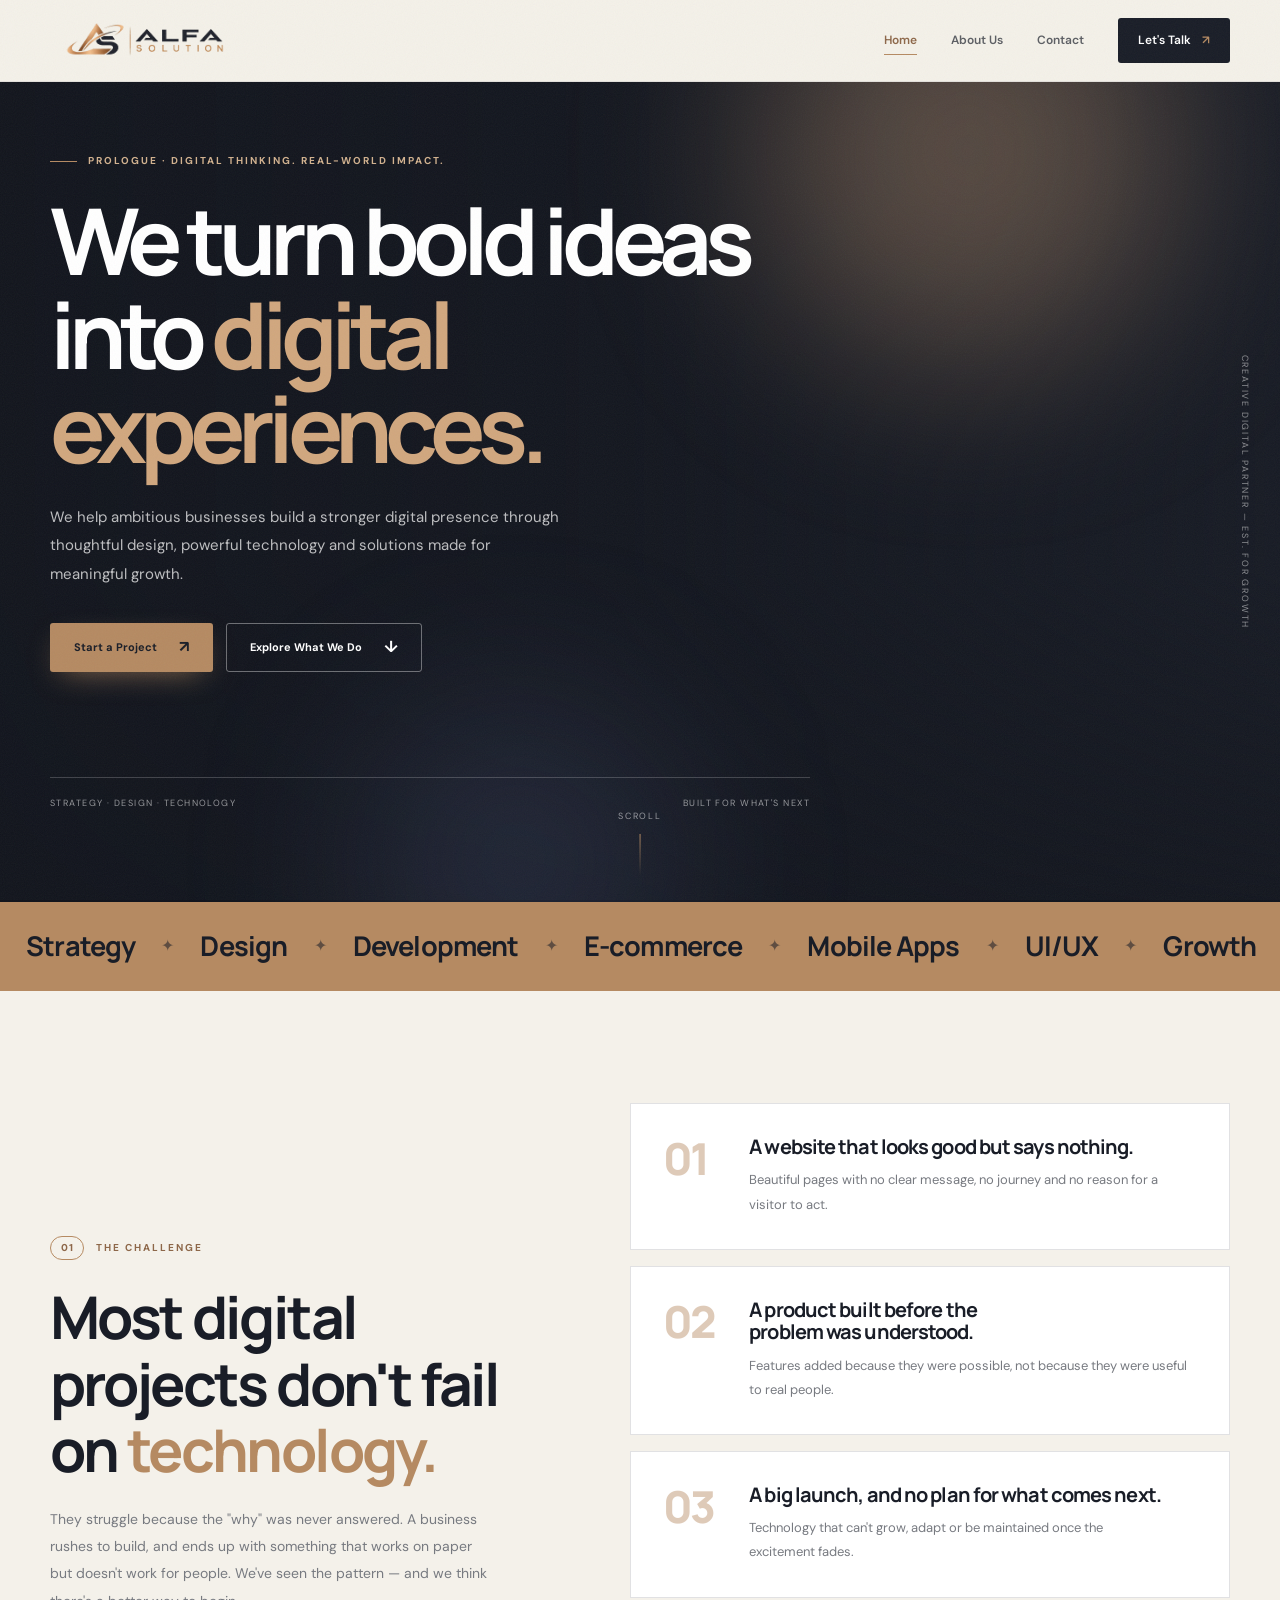
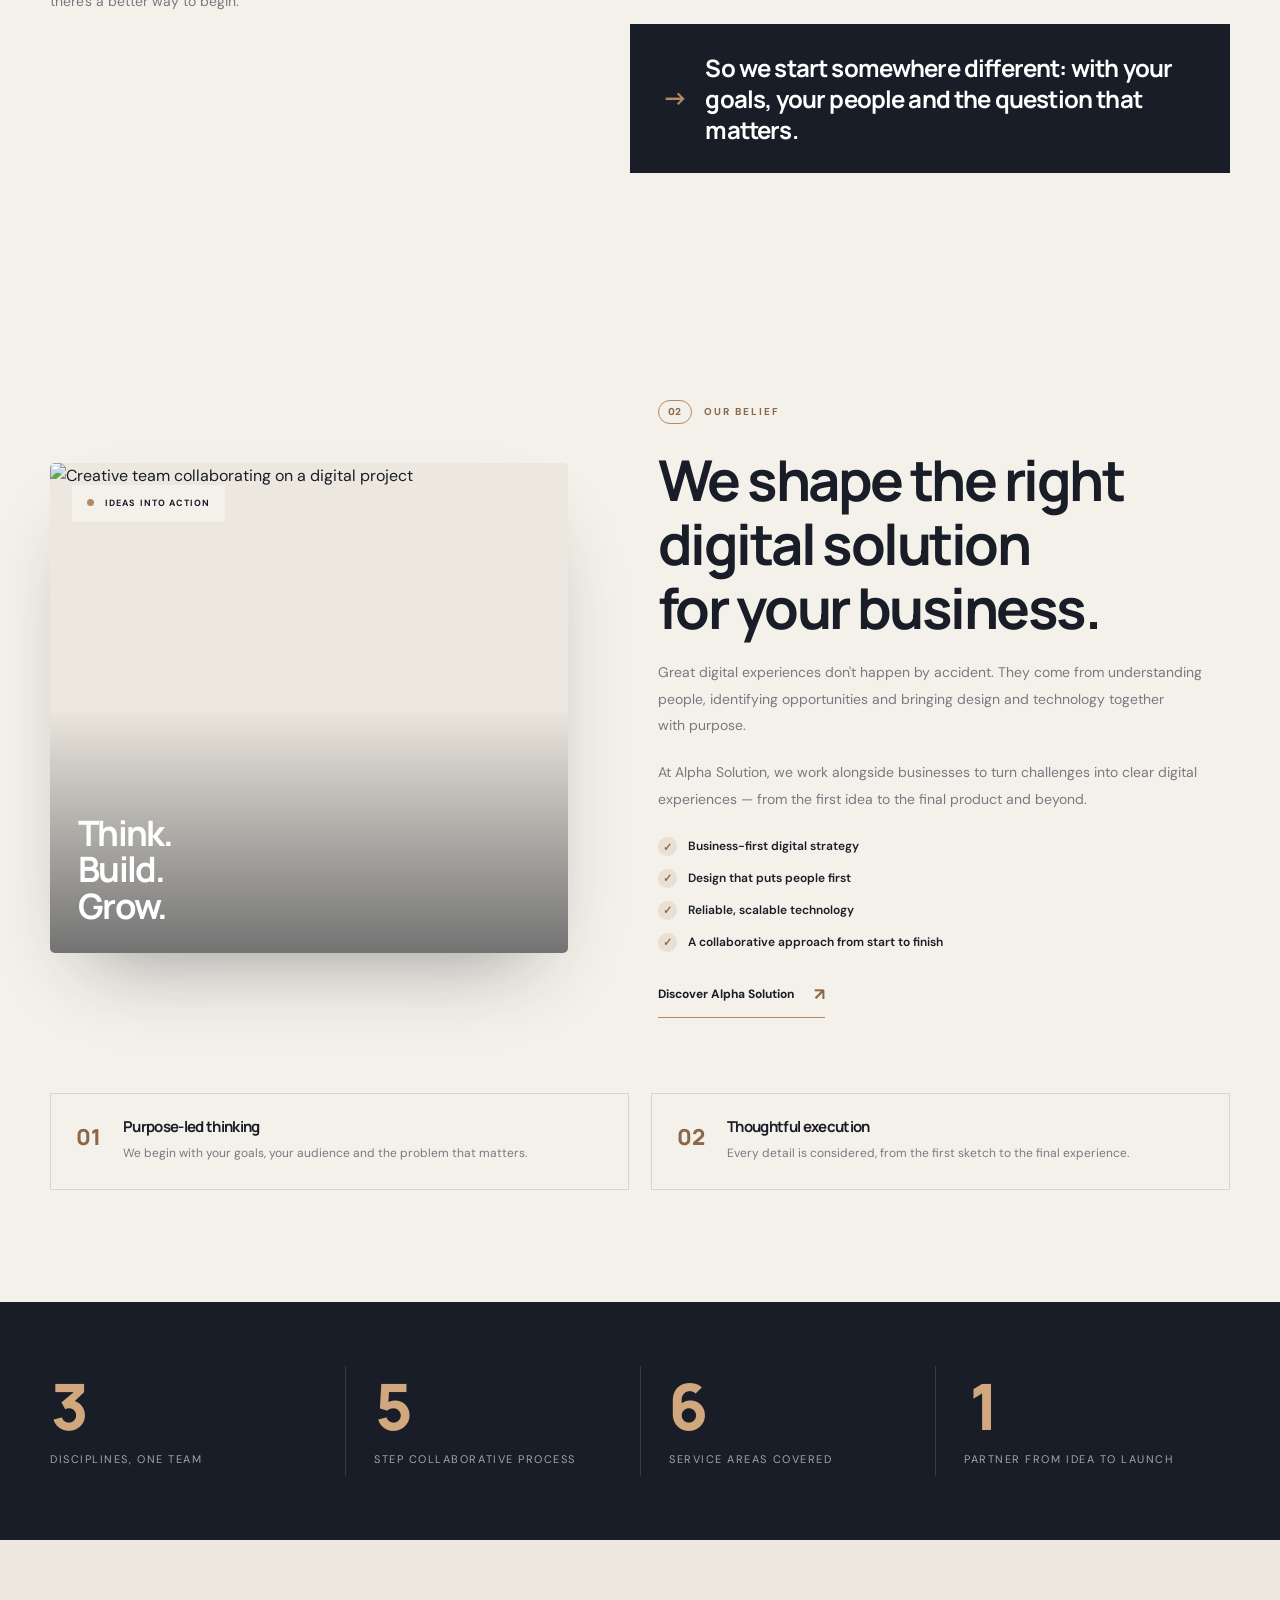
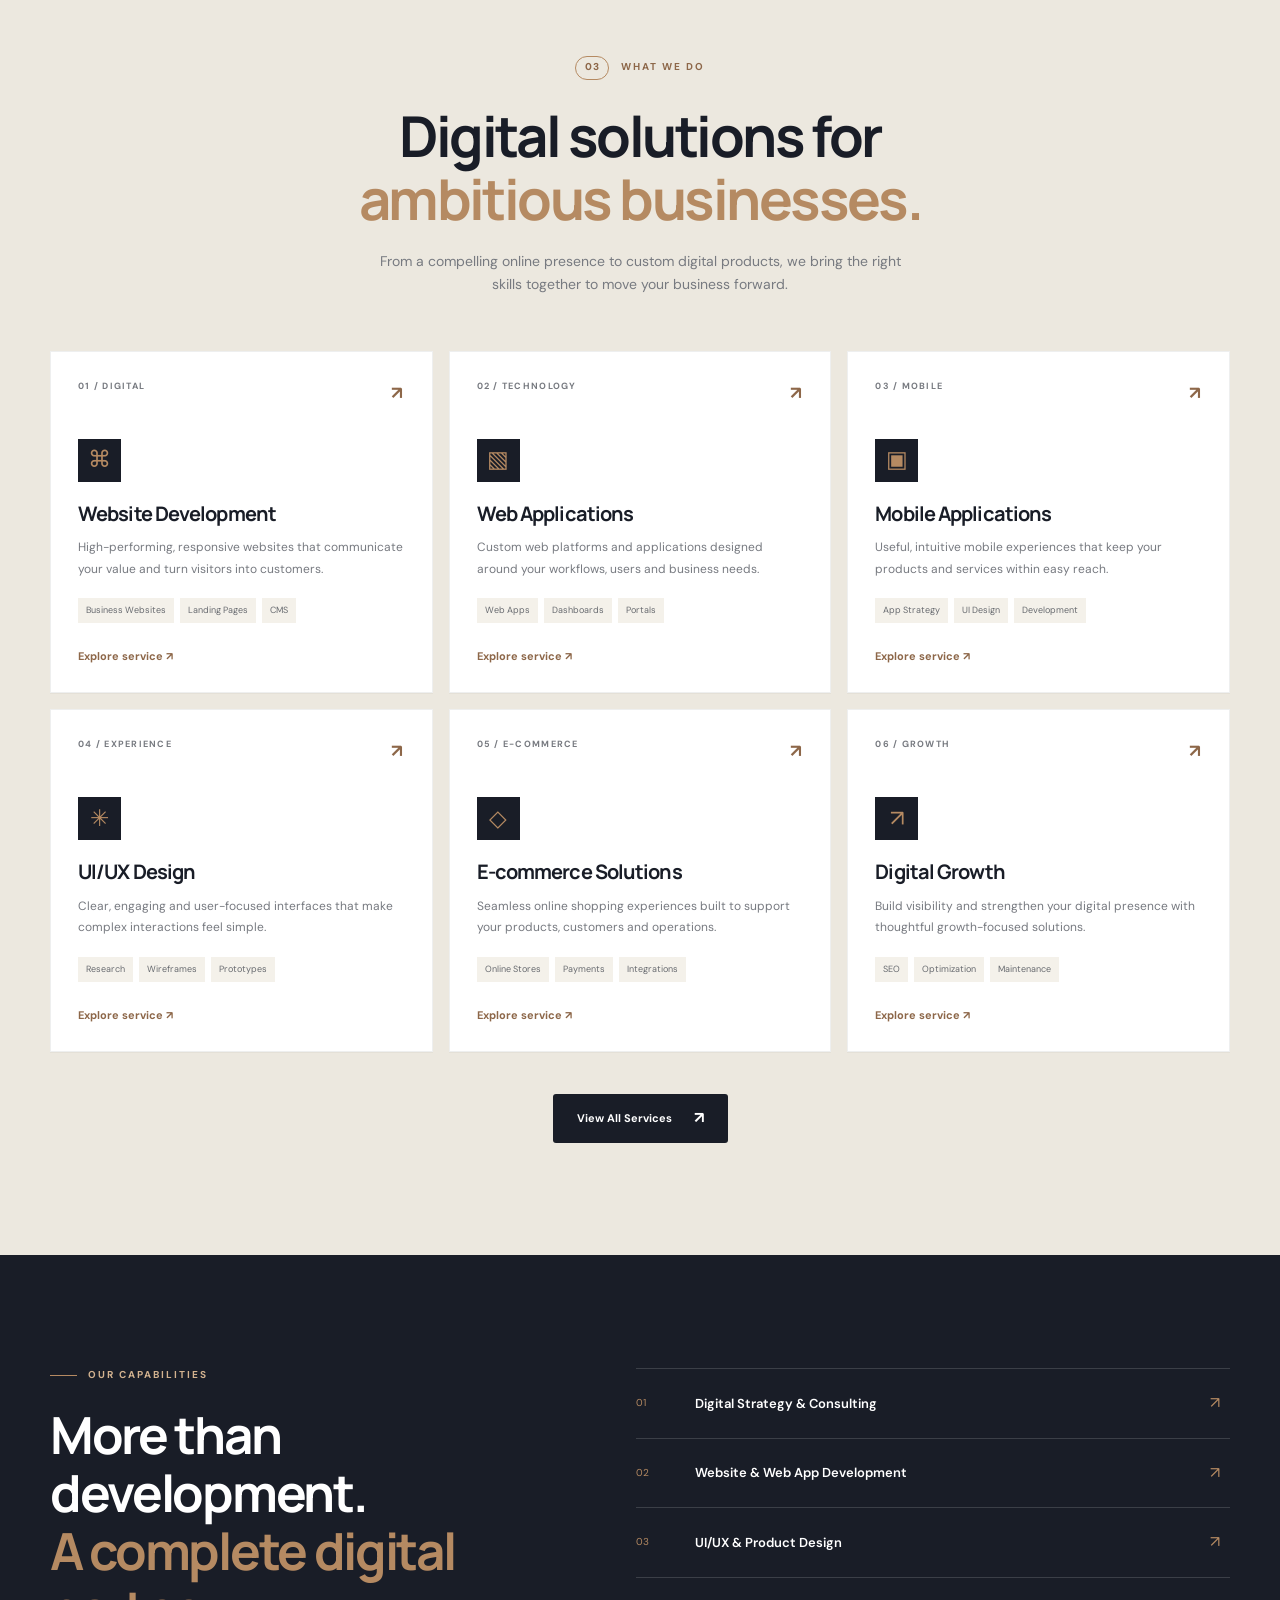
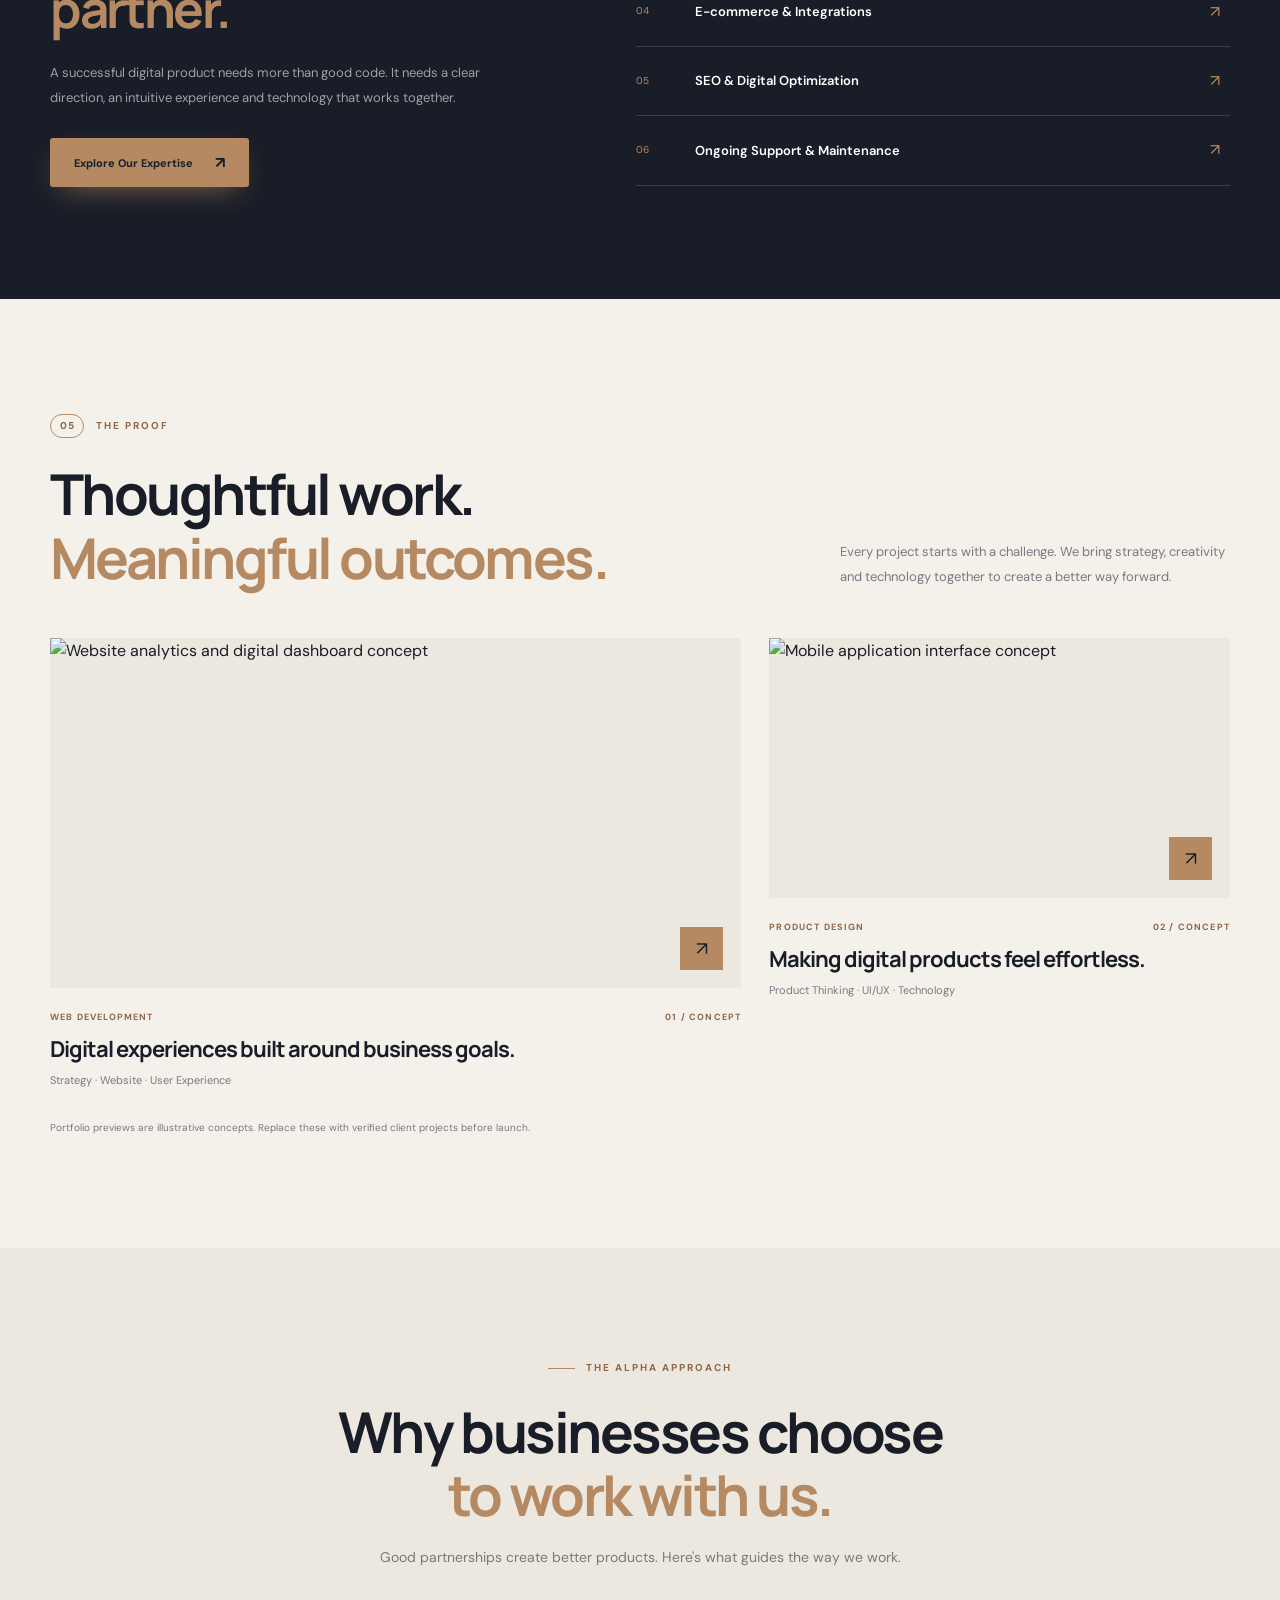
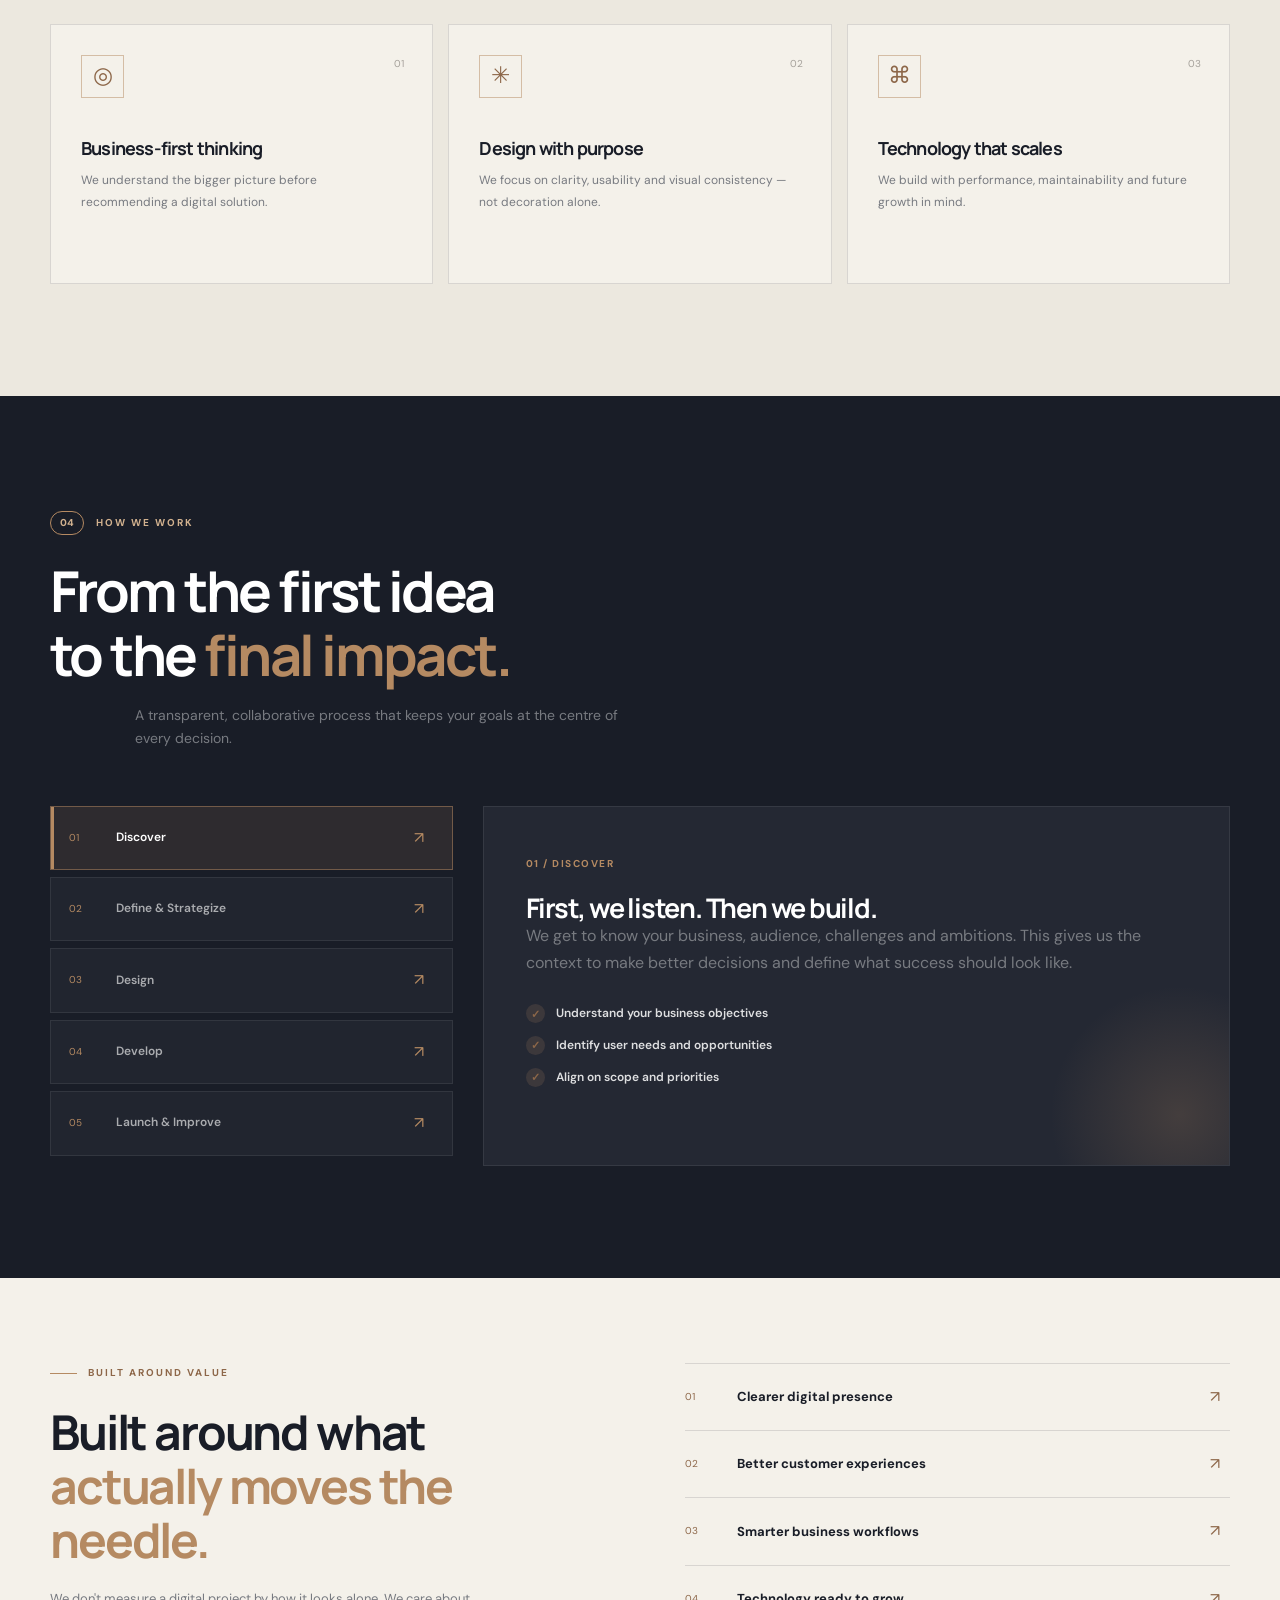
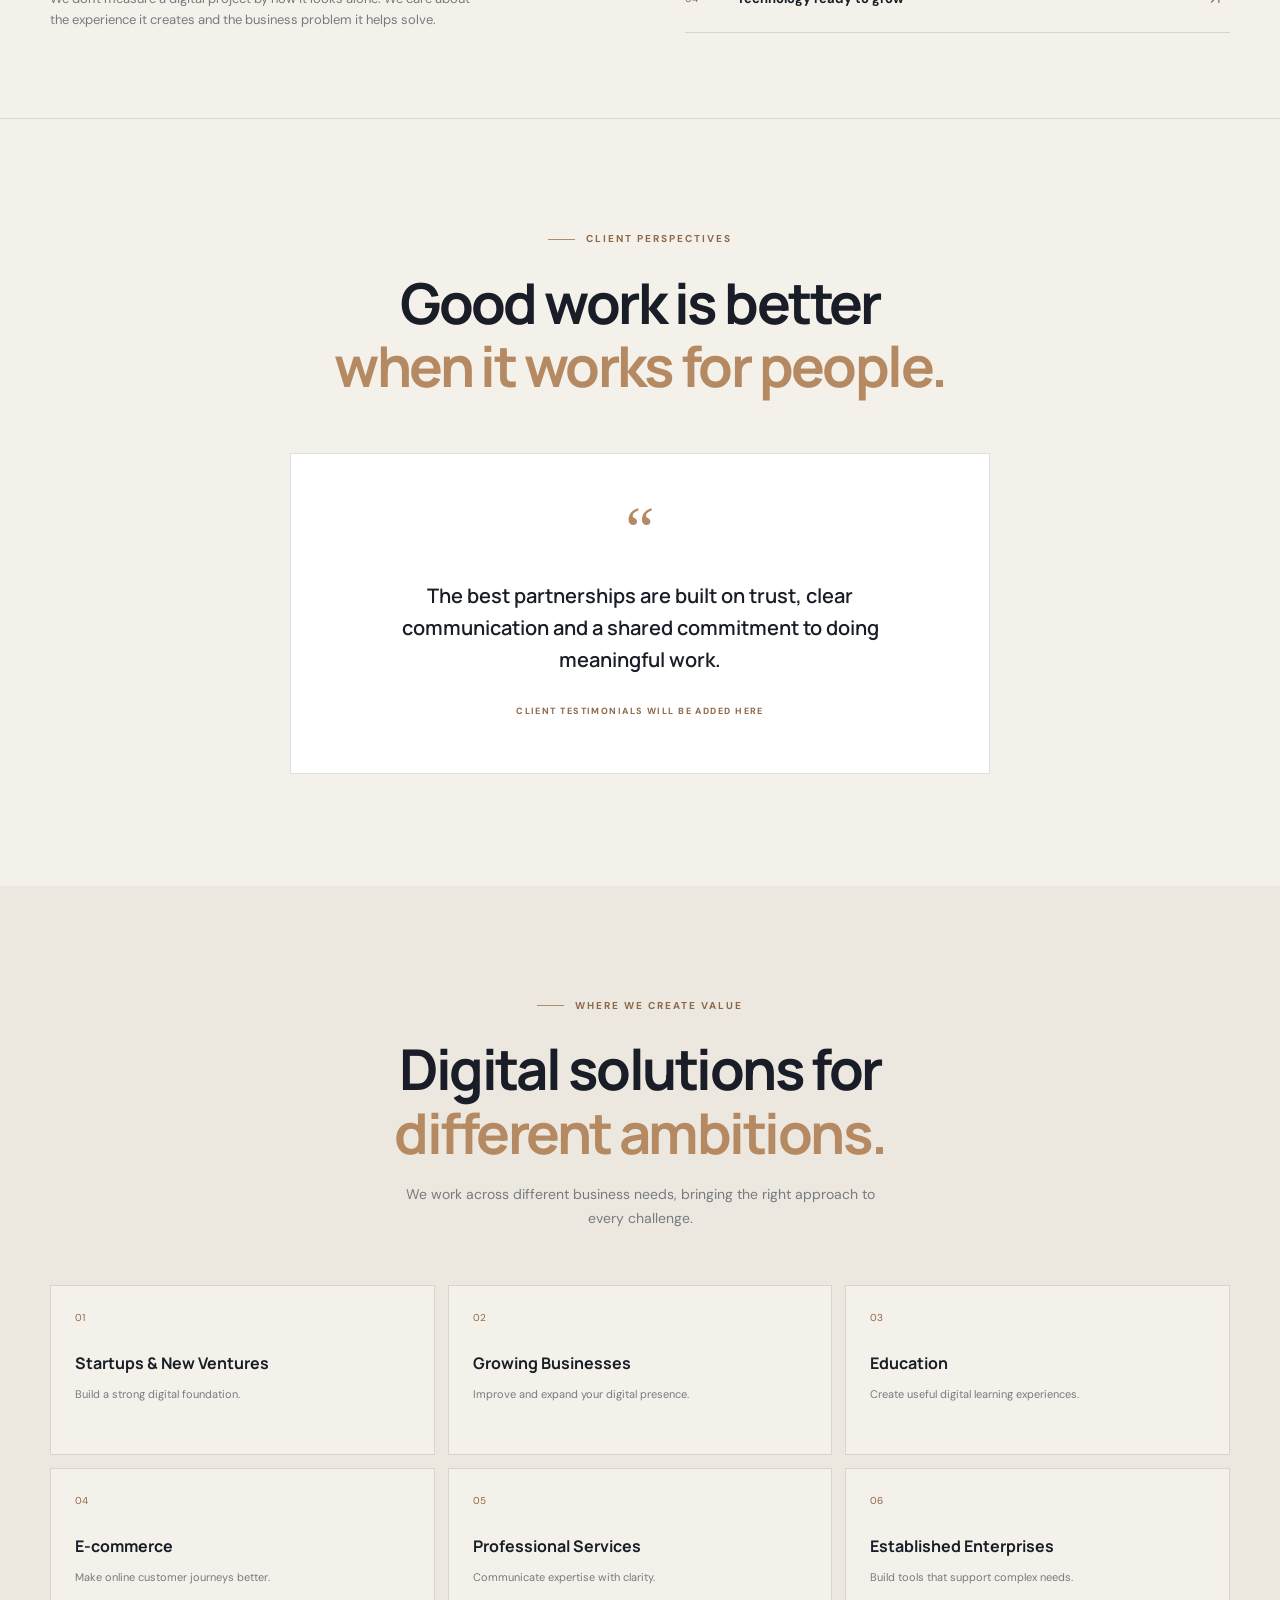
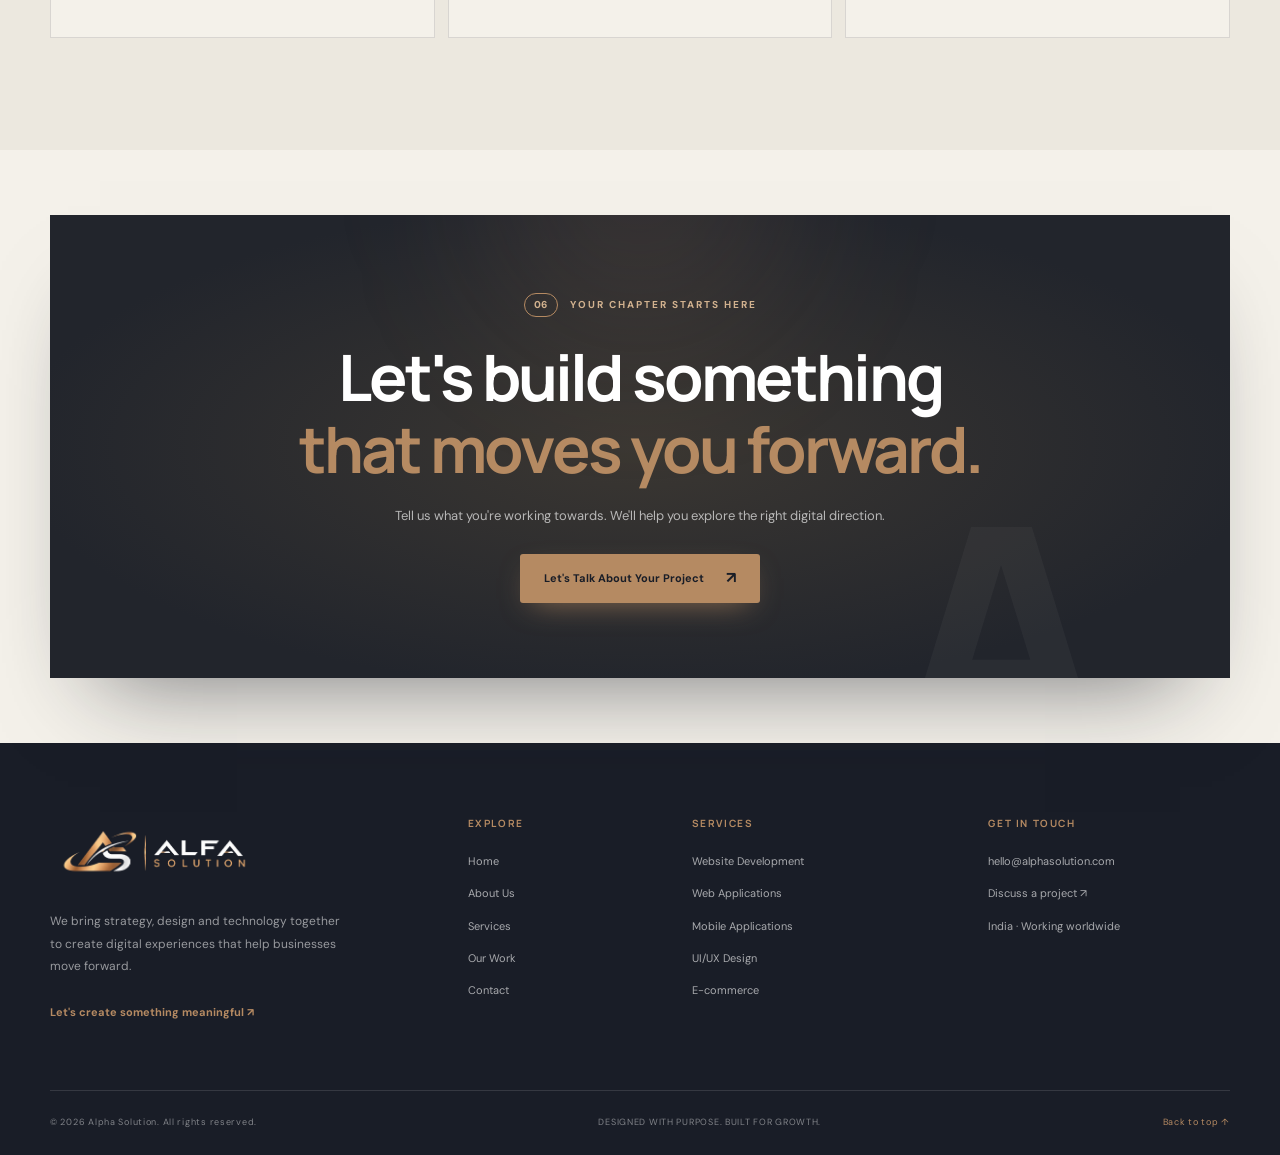
==== commit 03df70ae: "commit" ====
--- a/index.html
+++ b/index.html
@@ -809,16 +809,21 @@
         <div class="footer-main">
           <div class="footer-about">
             <a href="index.html" class="brand footer-brand">
-              <span class="brand-symbol">A<span>.</span></span>
-              <span class="brand-name">ALPHA <small>SOLUTION</small></span>
+              <img
+                src="assets/logo-white.png"
+                alt="Alpha Solution Logo"
+                class="footer-brand-logo"
+              />
             </a>
+
             <p>
               We bring strategy, design and technology together to create
               digital experiences that help businesses move forward.
             </p>
-            <a href="contact.html" class="footer-email"
-              >Let's create something meaningful ↗</a
-            >
+
+            <a href="contact.html" class="footer-email">
+              Let's create something meaningful ↗
+            </a>
           </div>
 
           <div class="footer-column">
--- a/style.css
+++ b/style.css
@@ -3568,4 +3568,27 @@
     width: 155px;
     max-height: 55px;
   }
+}
+
+/* Footer Brand Logo */
+
+.footer-brand {
+  display: inline-flex;
+  align-items: center;
+  margin-bottom: 22px;
+}
+
+.footer-brand-logo {
+  display: block;
+  width: 210px;
+  height: auto;
+  max-height: 75px;
+  object-fit: contain;
+}
+
+@media (max-width: 768px) {
+  .footer-brand-logo {
+    width: 180px;
+    max-height: 65px;
+  }
 }
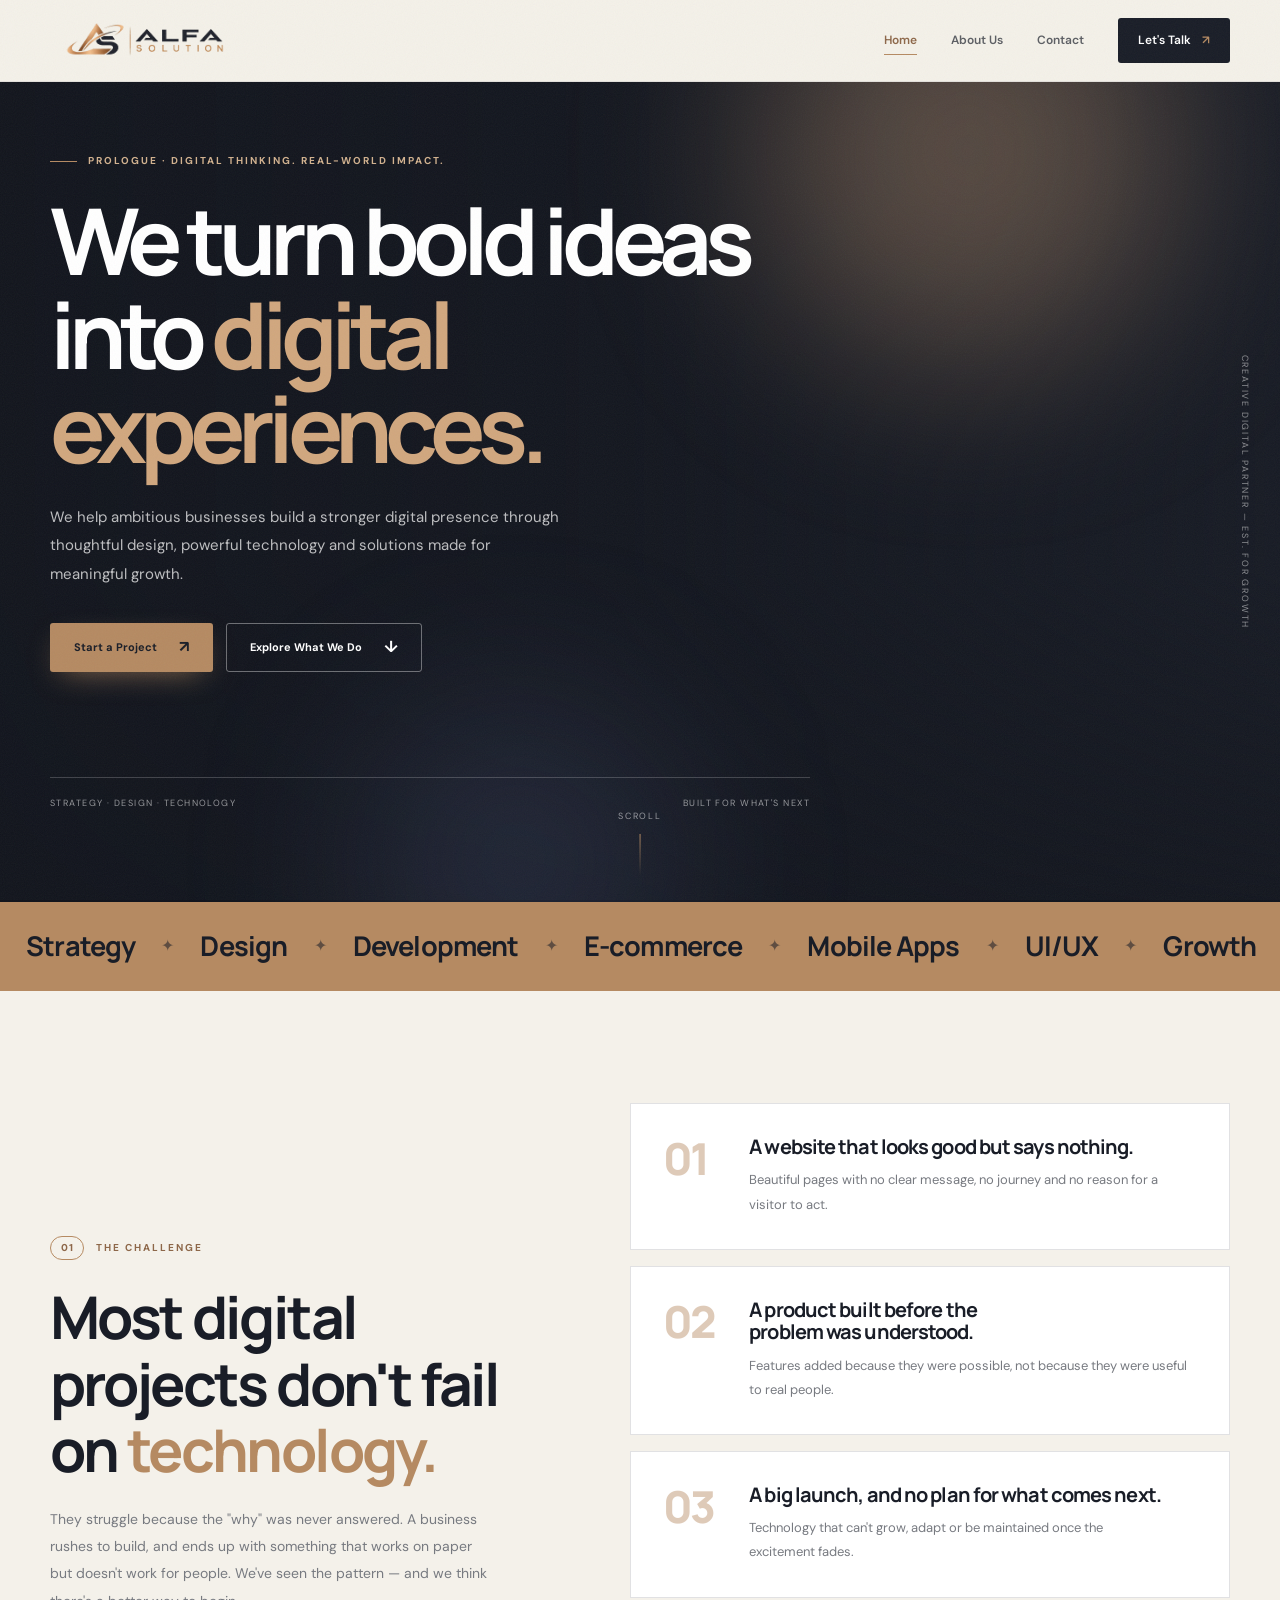
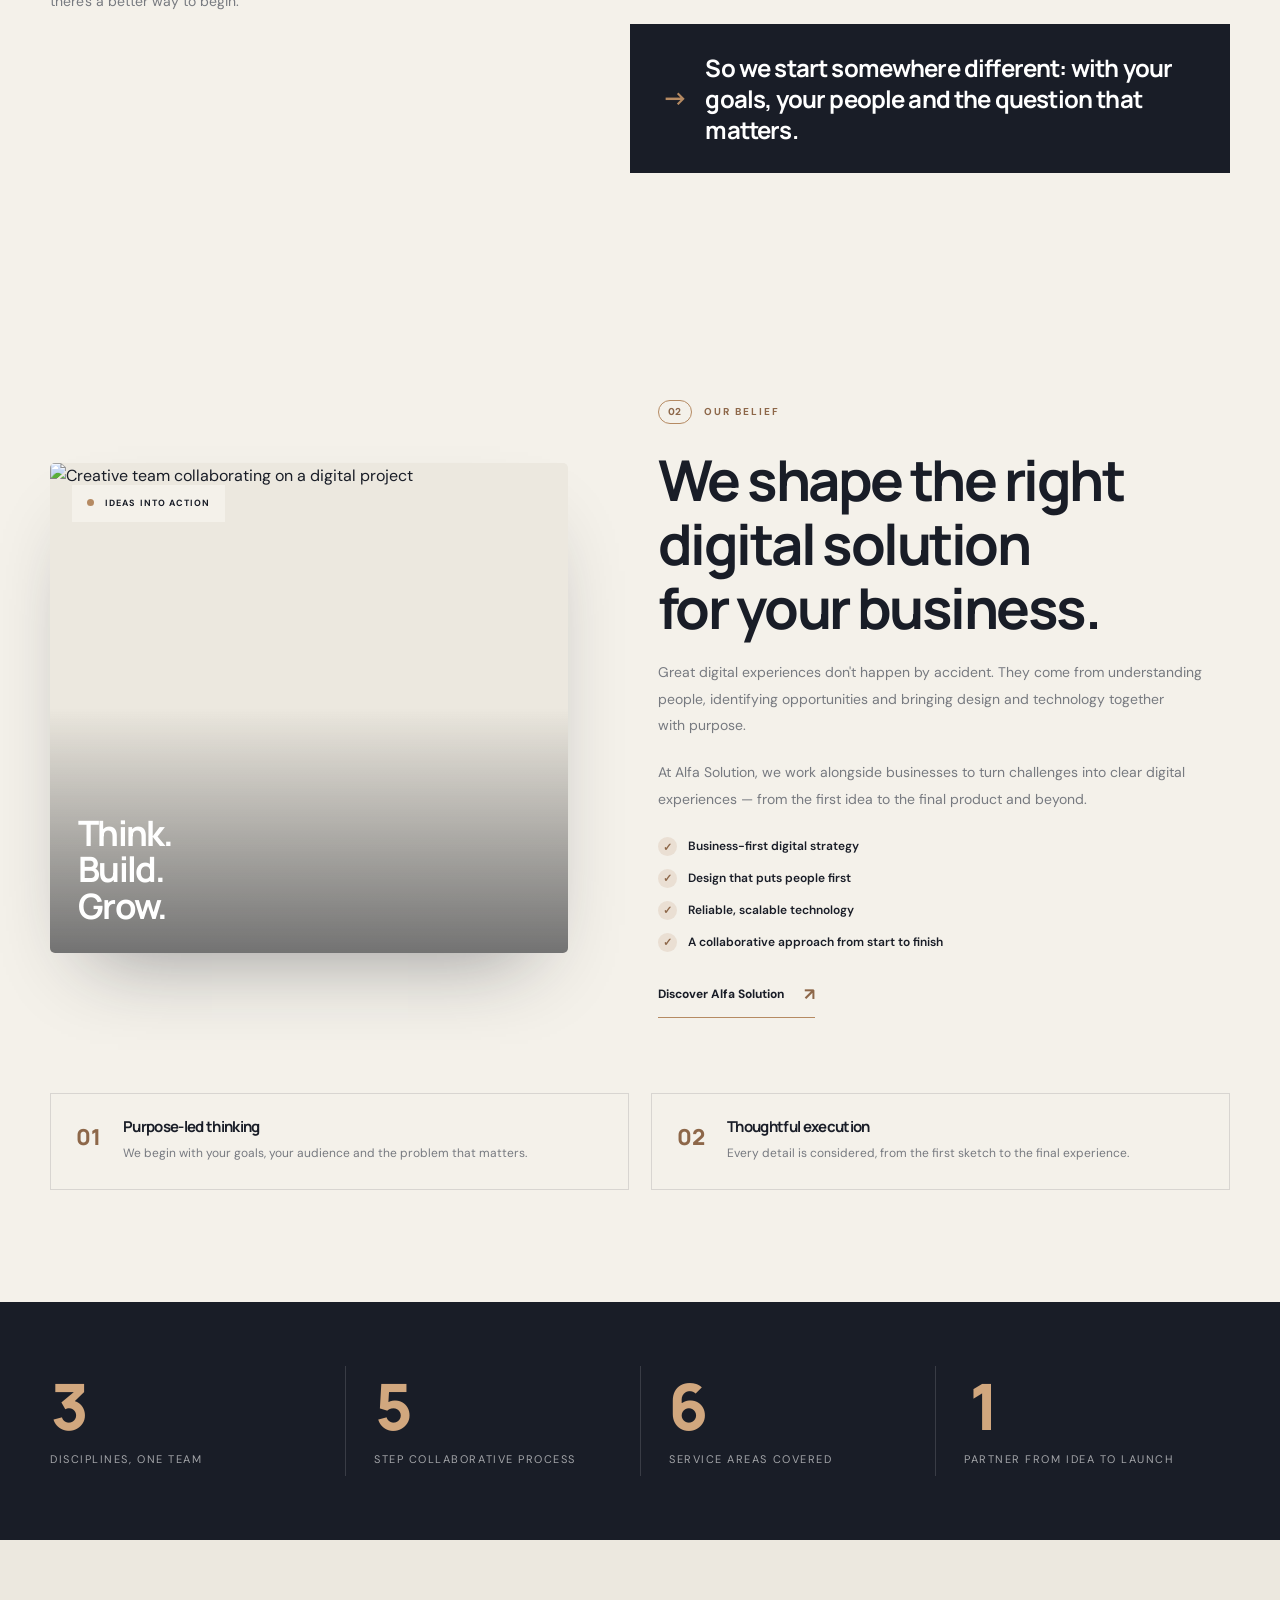
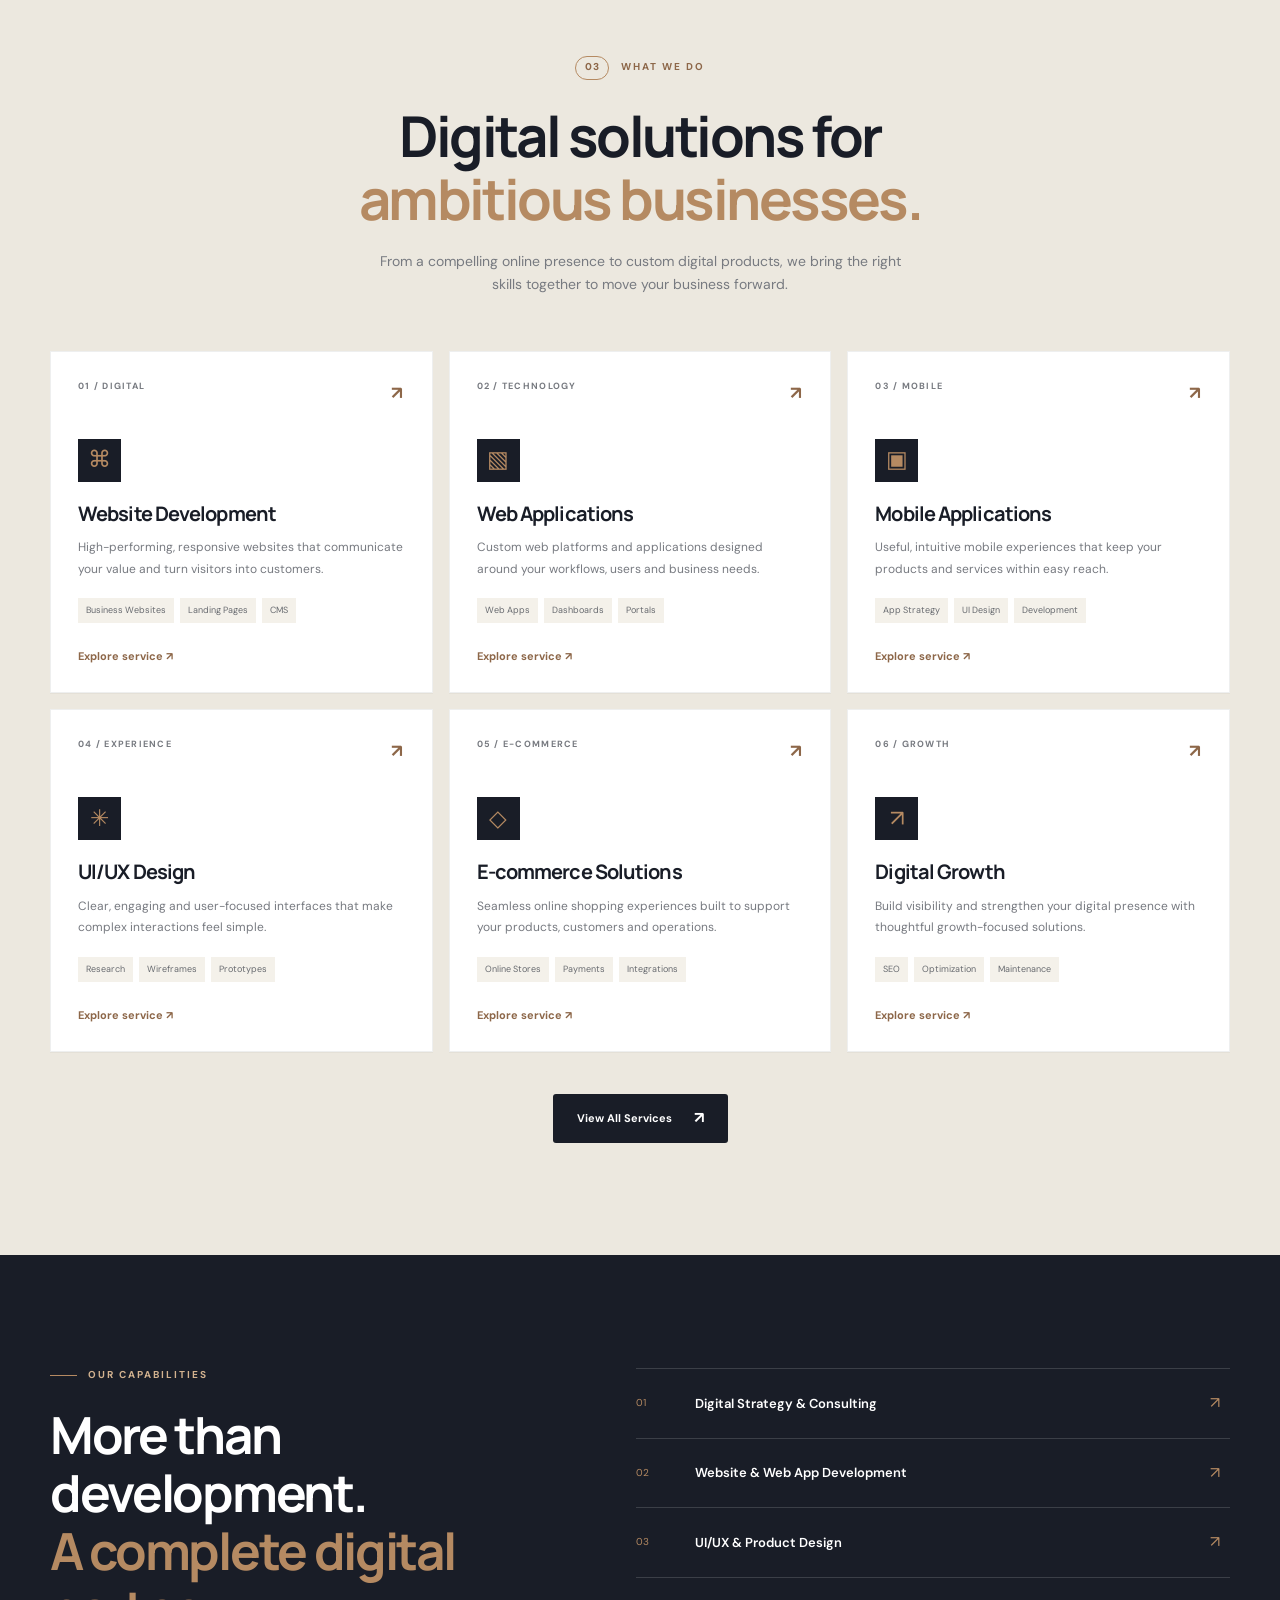
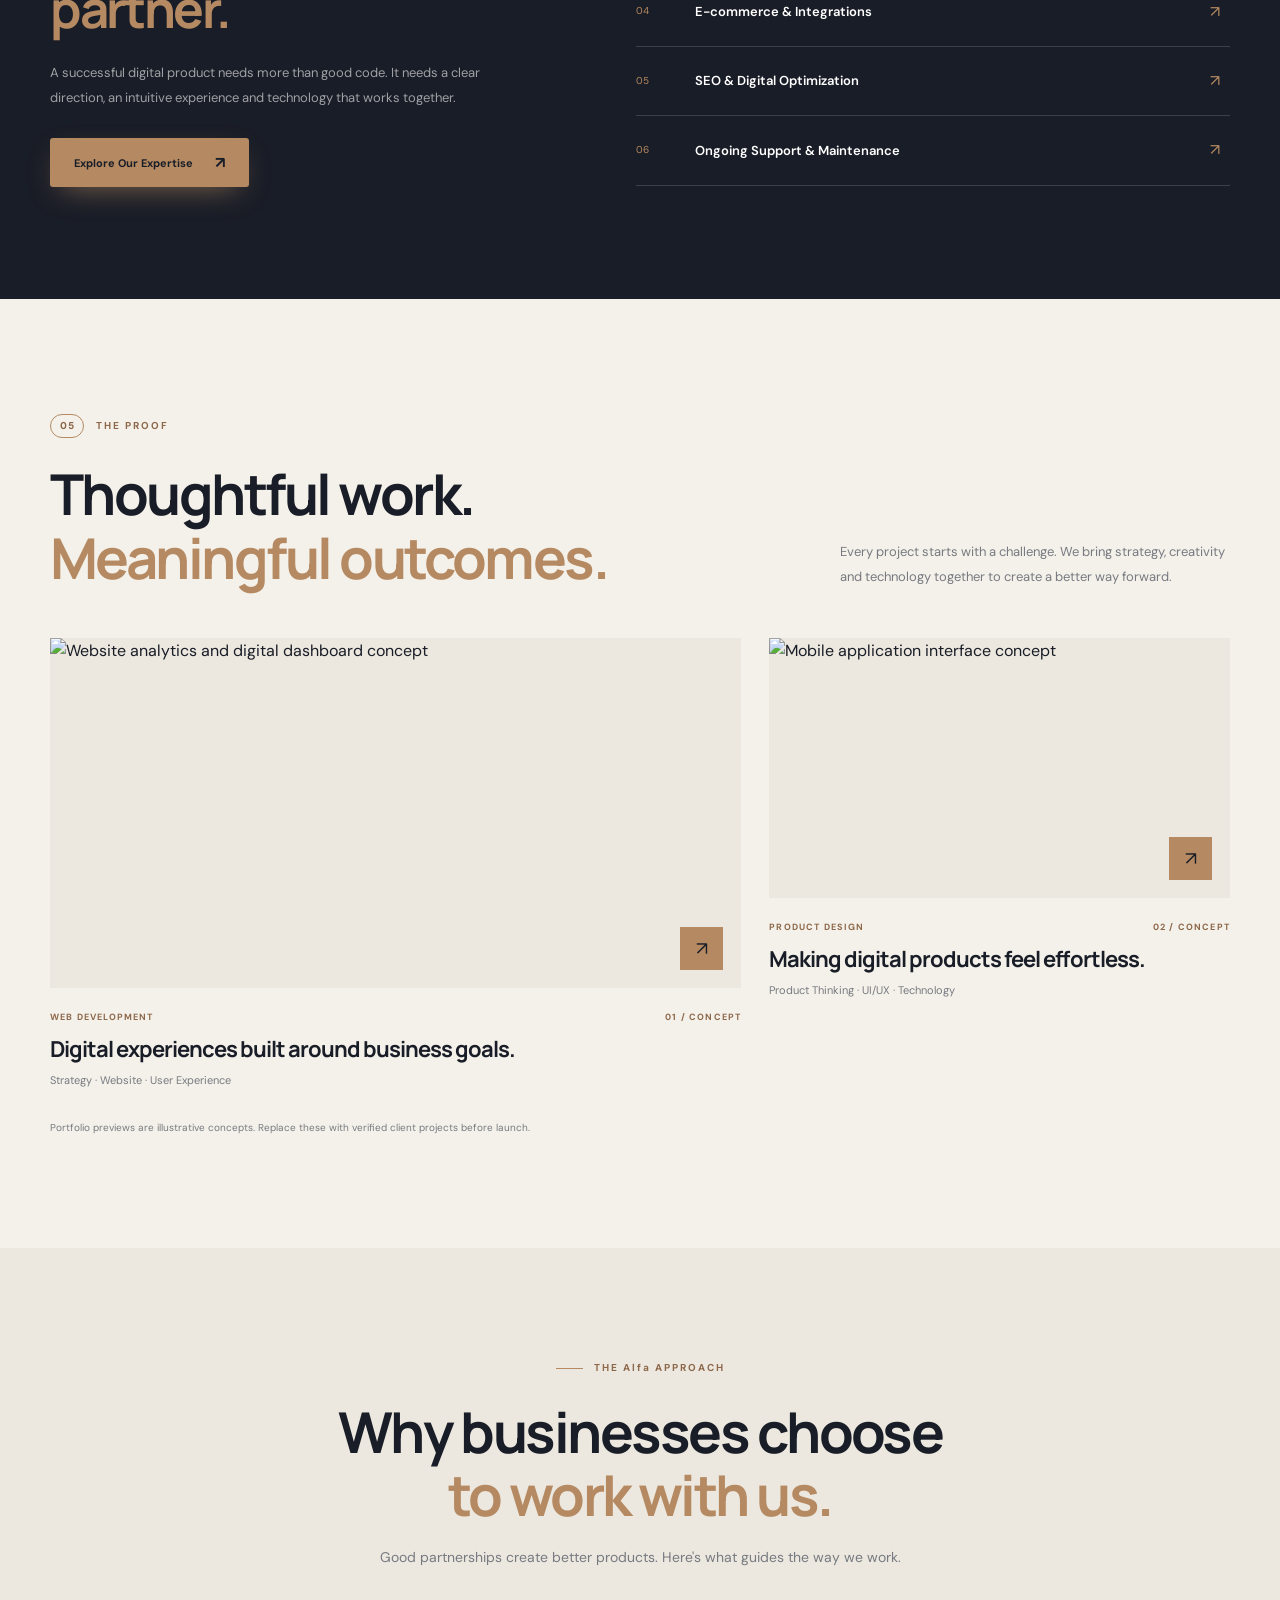
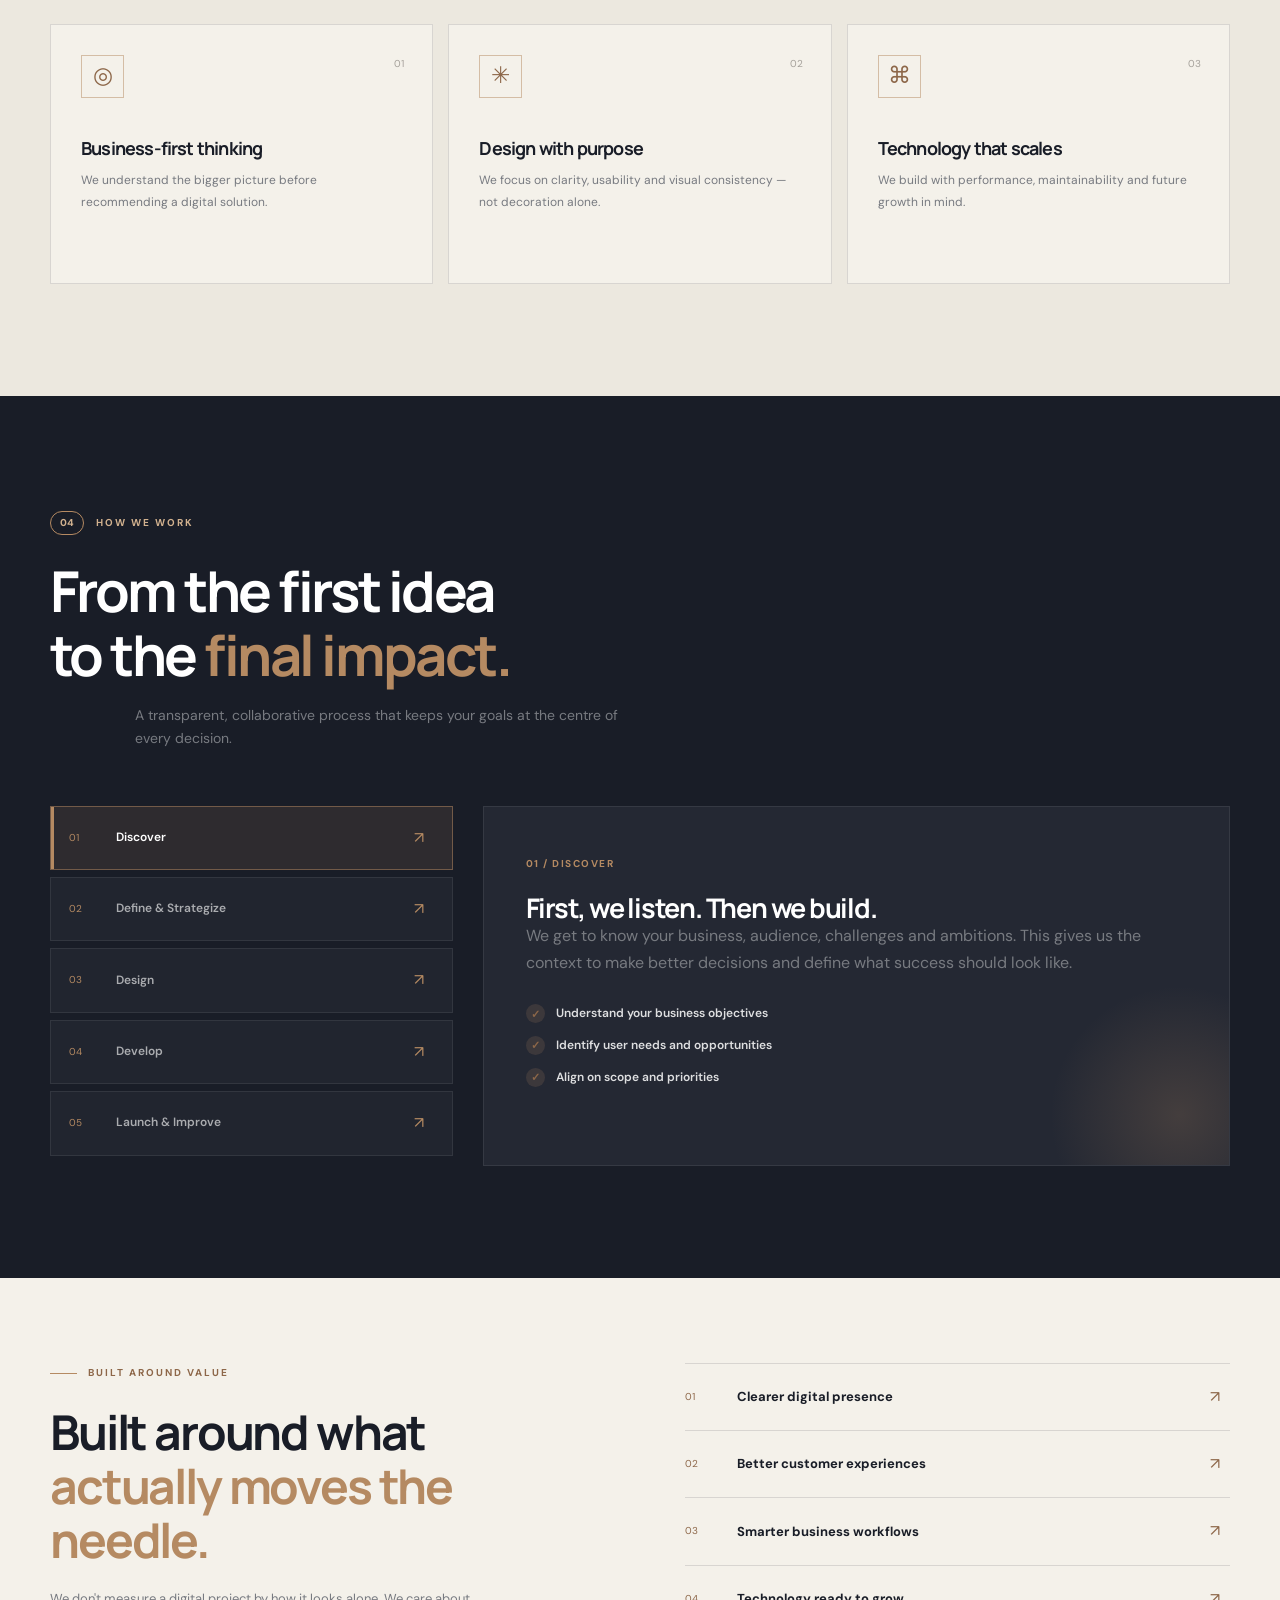
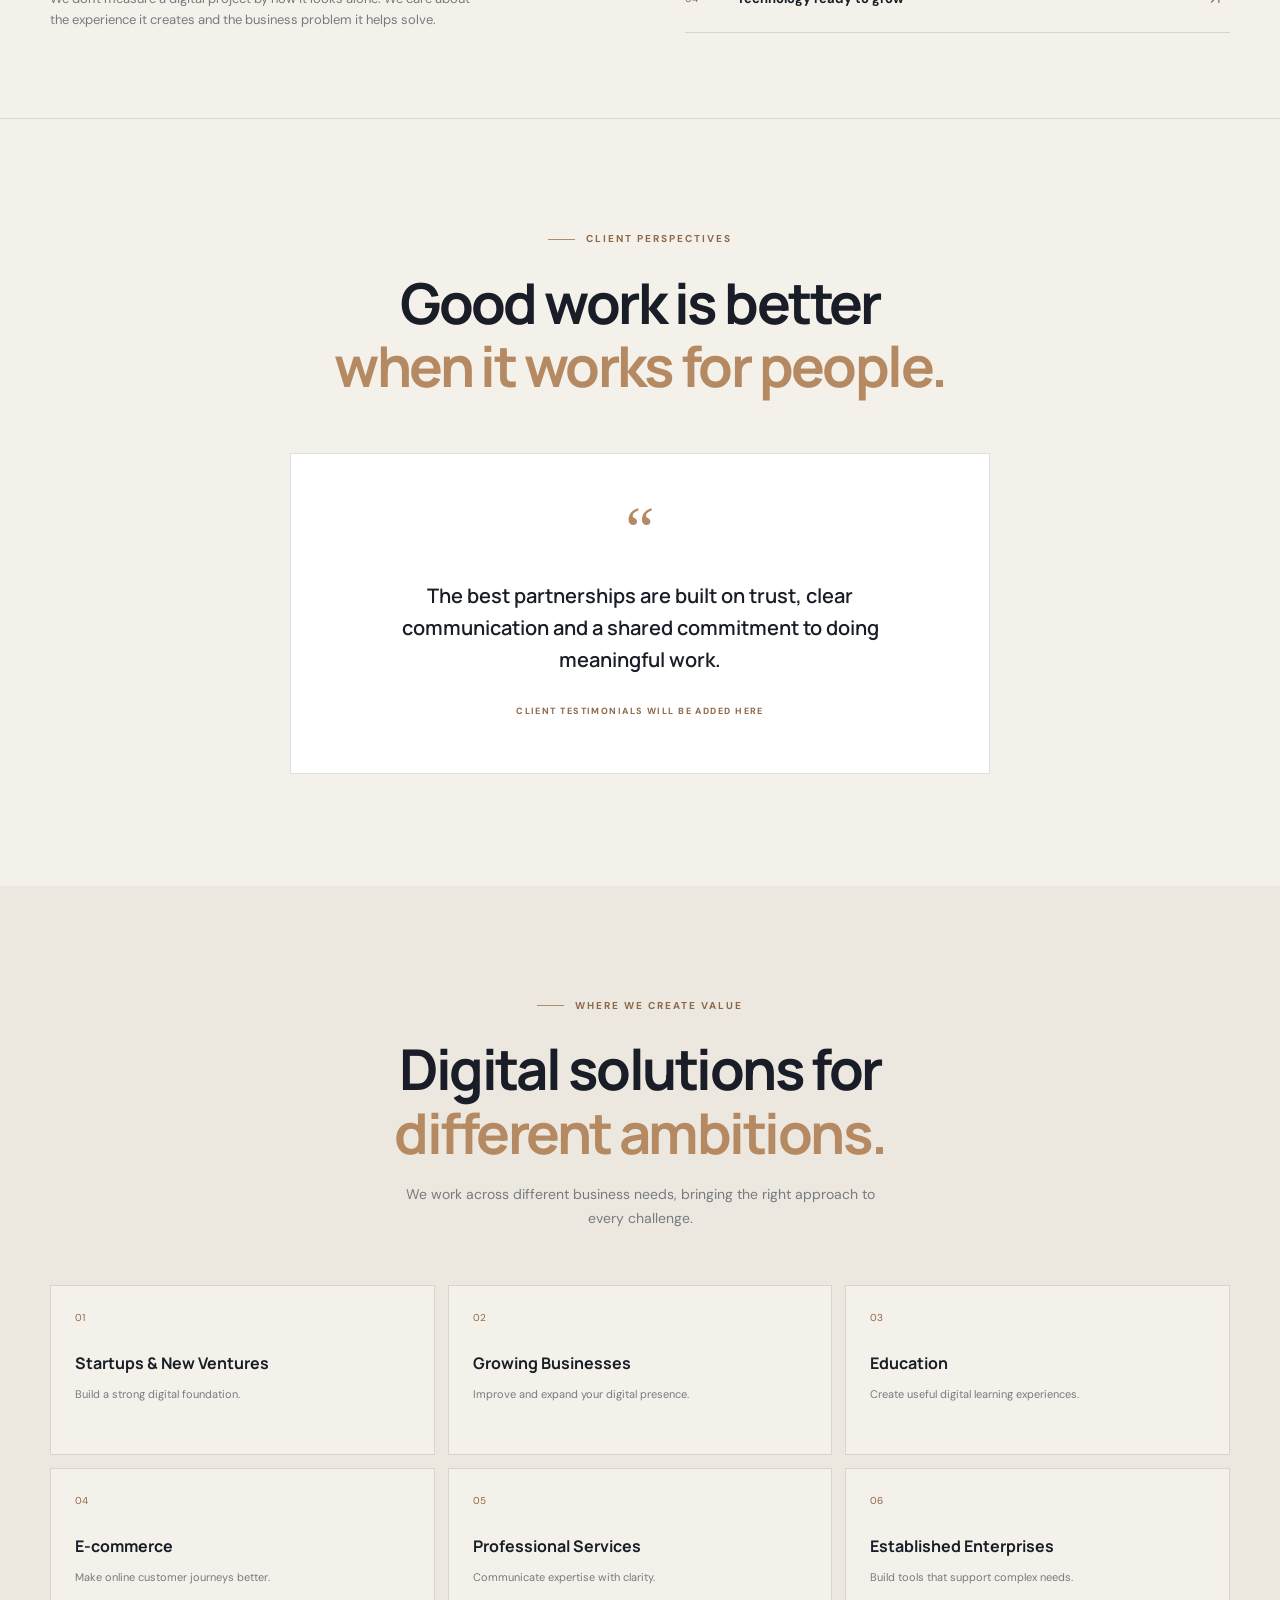
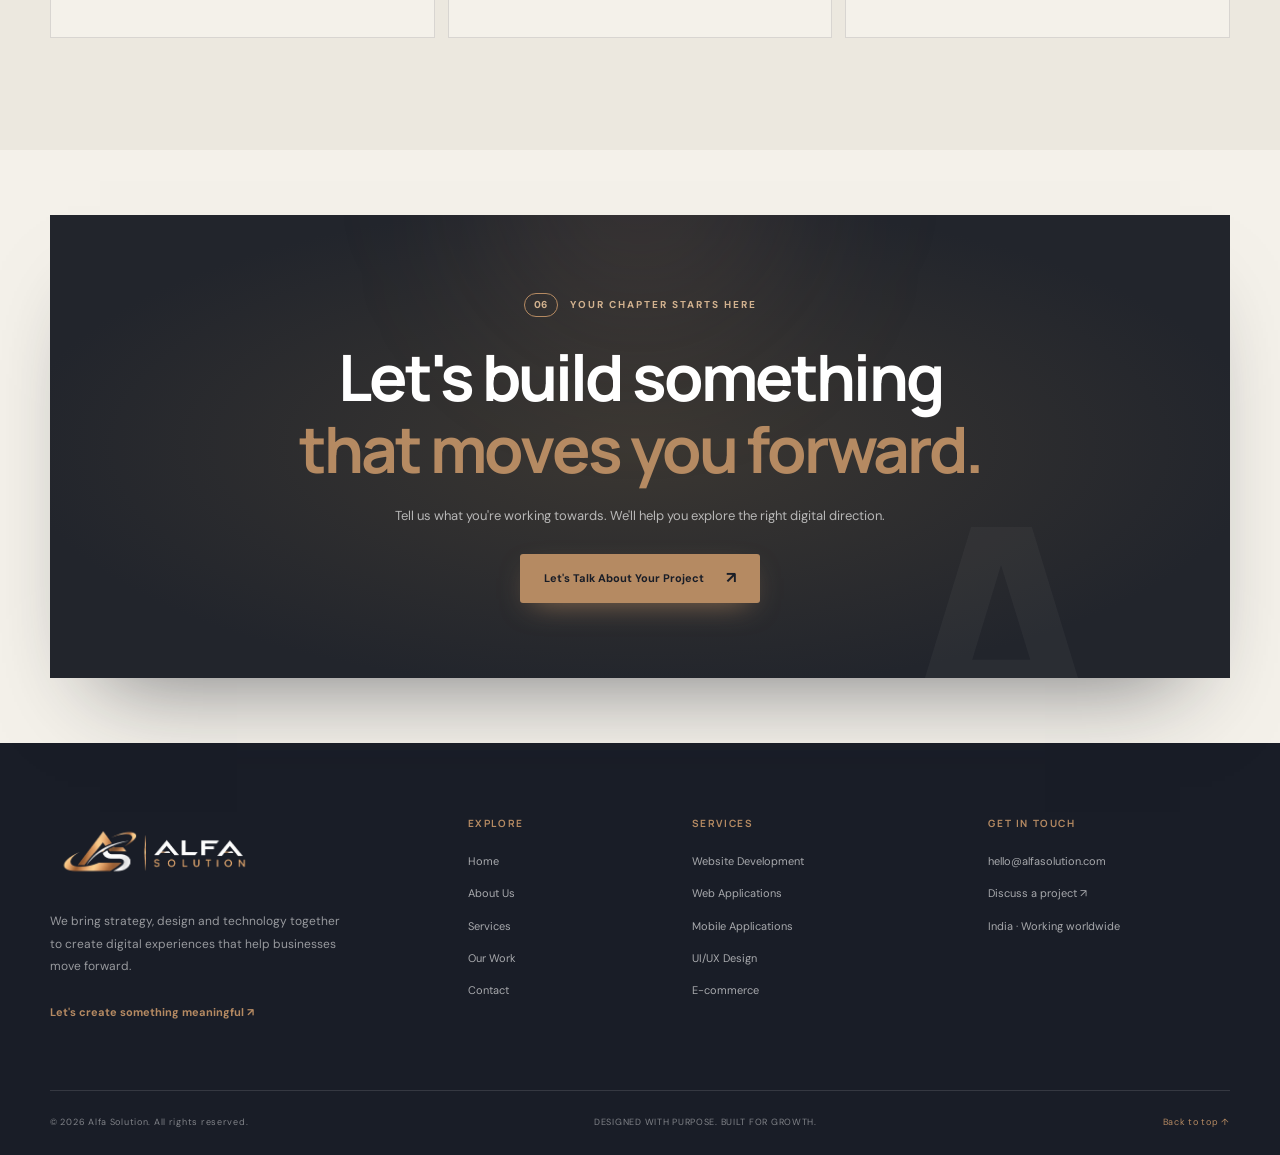
==== commit b9a7e68b: "commit" ====
--- a/index.html
+++ b/index.html
@@ -4,10 +4,10 @@
     <meta charset="UTF-8" />
     <meta name="viewport" content="width=device-width, initial-scale=1.0" />
 
-    <title>Alpha Solution | Digital Experiences That Move Business</title>
+    <title>Alfa Solution | Digital Experiences That Move Business</title>
     <meta
       name="description"
-      content="Alpha Solution helps businesses grow with strategic website development, web applications, mobile apps, UI/UX design and digital solutions."
+      content="Alfa Solution helps businesses grow with strategic website development, web applications, mobile apps, UI/UX design and digital solutions."
     />
 
     <link rel="preconnect" href="https://fonts.googleapis.com" />
@@ -29,11 +29,11 @@
     <!-- NAVBAR -->
     <header class="navbar" id="navbar">
       <div class="container nav-inner">
-        <!-- Alpha Solution Logo -->
+        <!-- Alfa Solution Logo -->
         <a href="index.html" class="brand">
           <img
             src="assets/logo-black.png"
-            alt="Alpha Solution Logo"
+            alt="Alfa Solution Logo"
             class="brand-logo"
           />
         </a>
@@ -214,7 +214,7 @@
                 bringing design and technology together with purpose.
               </p>
               <p>
-                At Alpha Solution, we work alongside businesses to turn
+                At Alfa Solution, we work alongside businesses to turn
                 challenges into clear digital experiences — from the first idea
                 to the final product and beyond.
               </p>
@@ -229,7 +229,7 @@
               </ul>
 
               <a href="about.html" class="text-link"
-                >Discover Alpha Solution <span>↗</span></a
+                >Discover Alfa Solution <span>↗</span></a
               >
             </div>
           </div>
@@ -515,7 +515,7 @@
         <div class="container">
           <div class="section-heading centered">
             <div class="eyebrow">
-              <span class="eyebrow-line"></span> THE ALPHA APPROACH
+              <span class="eyebrow-line"></span> THE Alfa APPROACH
             </div>
             <h2>Why businesses choose<br /><span>to work with us.</span></h2>
             <p>
@@ -811,7 +811,7 @@
             <a href="index.html" class="brand footer-brand">
               <img
                 src="assets/logo-white.png"
-                alt="Alpha Solution Logo"
+                alt="Alfa Solution Logo"
                 class="footer-brand-logo"
               />
             </a>
@@ -846,7 +846,7 @@
 
           <div class="footer-column">
             <h4>GET IN TOUCH</h4>
-            <a href="mailto:hello@alphasolution.com">hello@alphasolution.com</a>
+            <a href="mailto:hello@alfasolution.com">hello@alfasolution.com</a>
             <a href="contact.html">Discuss a project ↗</a>
             <span>India · Working worldwide</span>
           </div>
@@ -854,7 +854,7 @@
 
         <div class="footer-bottom">
           <span
-            >© <span id="year"></span> Alpha Solution. All rights
+            >© <span id="year"></span> Alfa Solution. All rights
             reserved.</span
           >
           <span>DESIGNED WITH PURPOSE. BUILT FOR GROWTH.</span>
